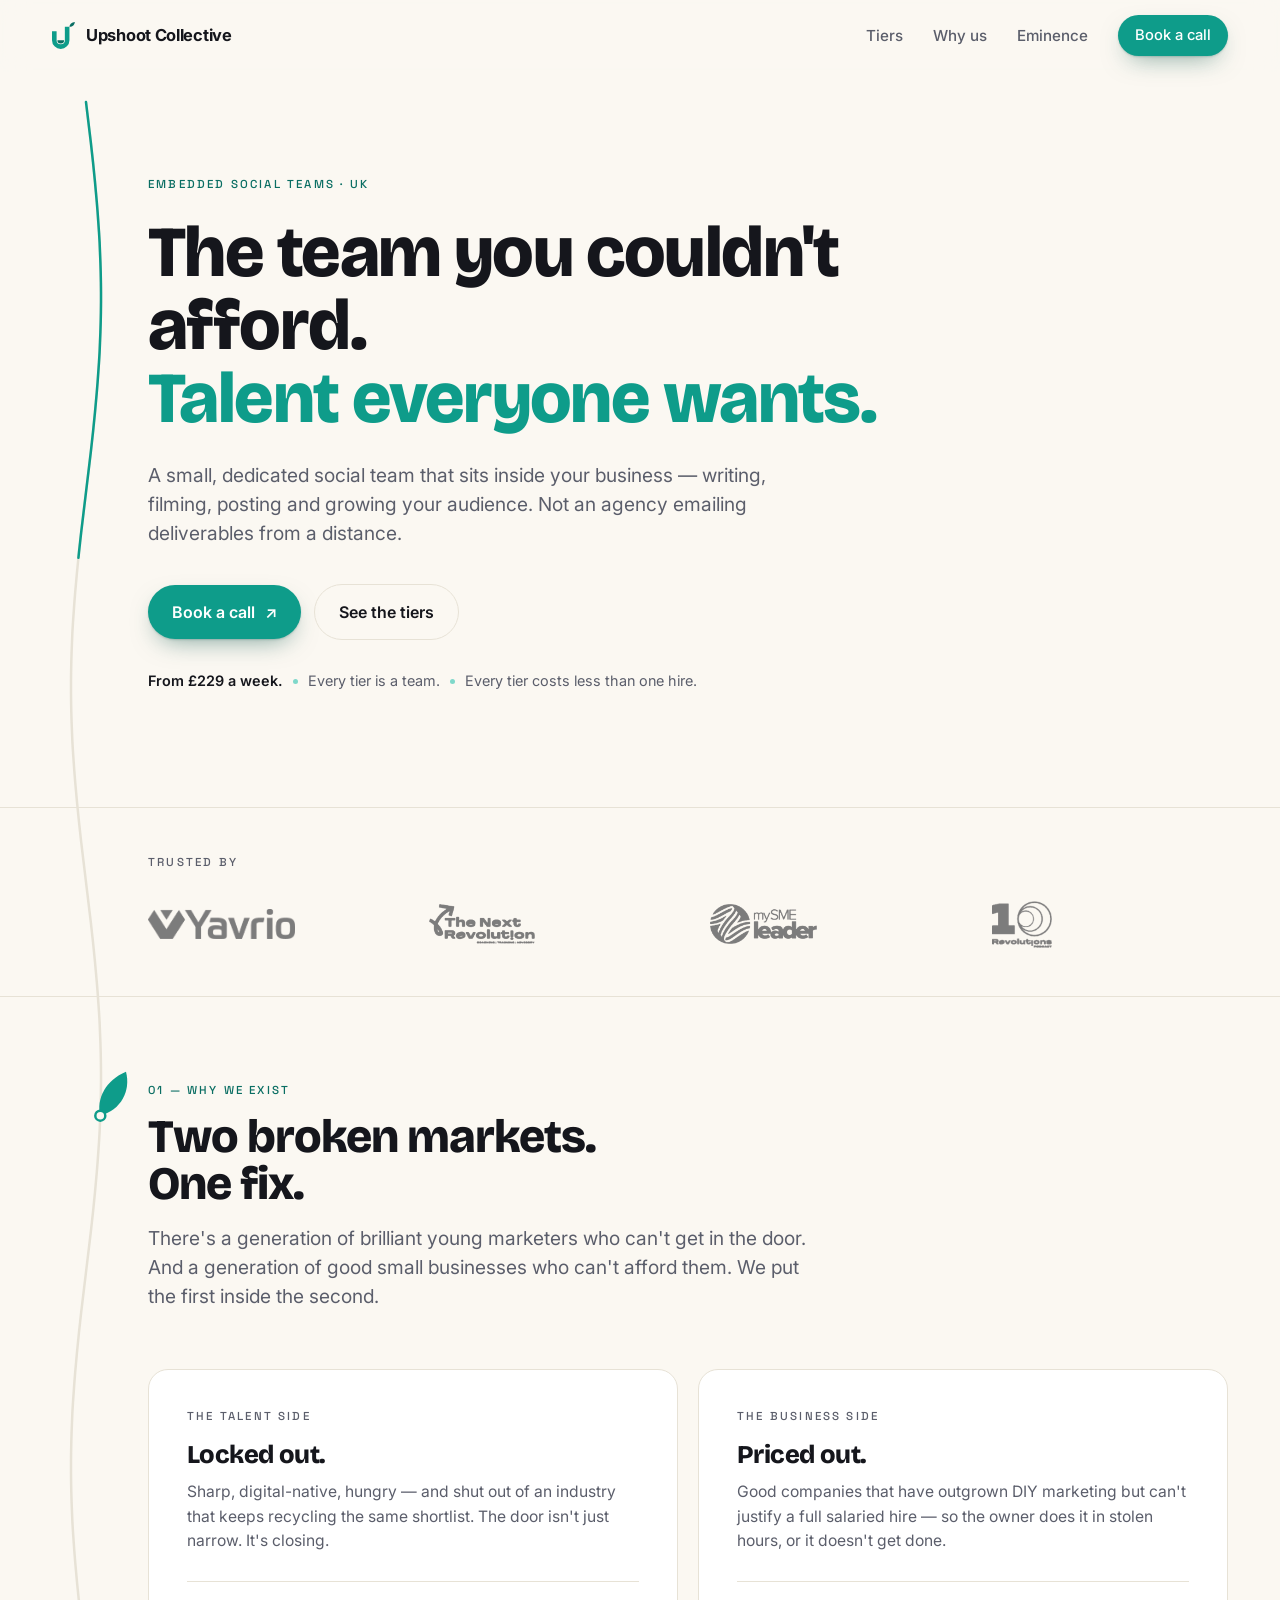
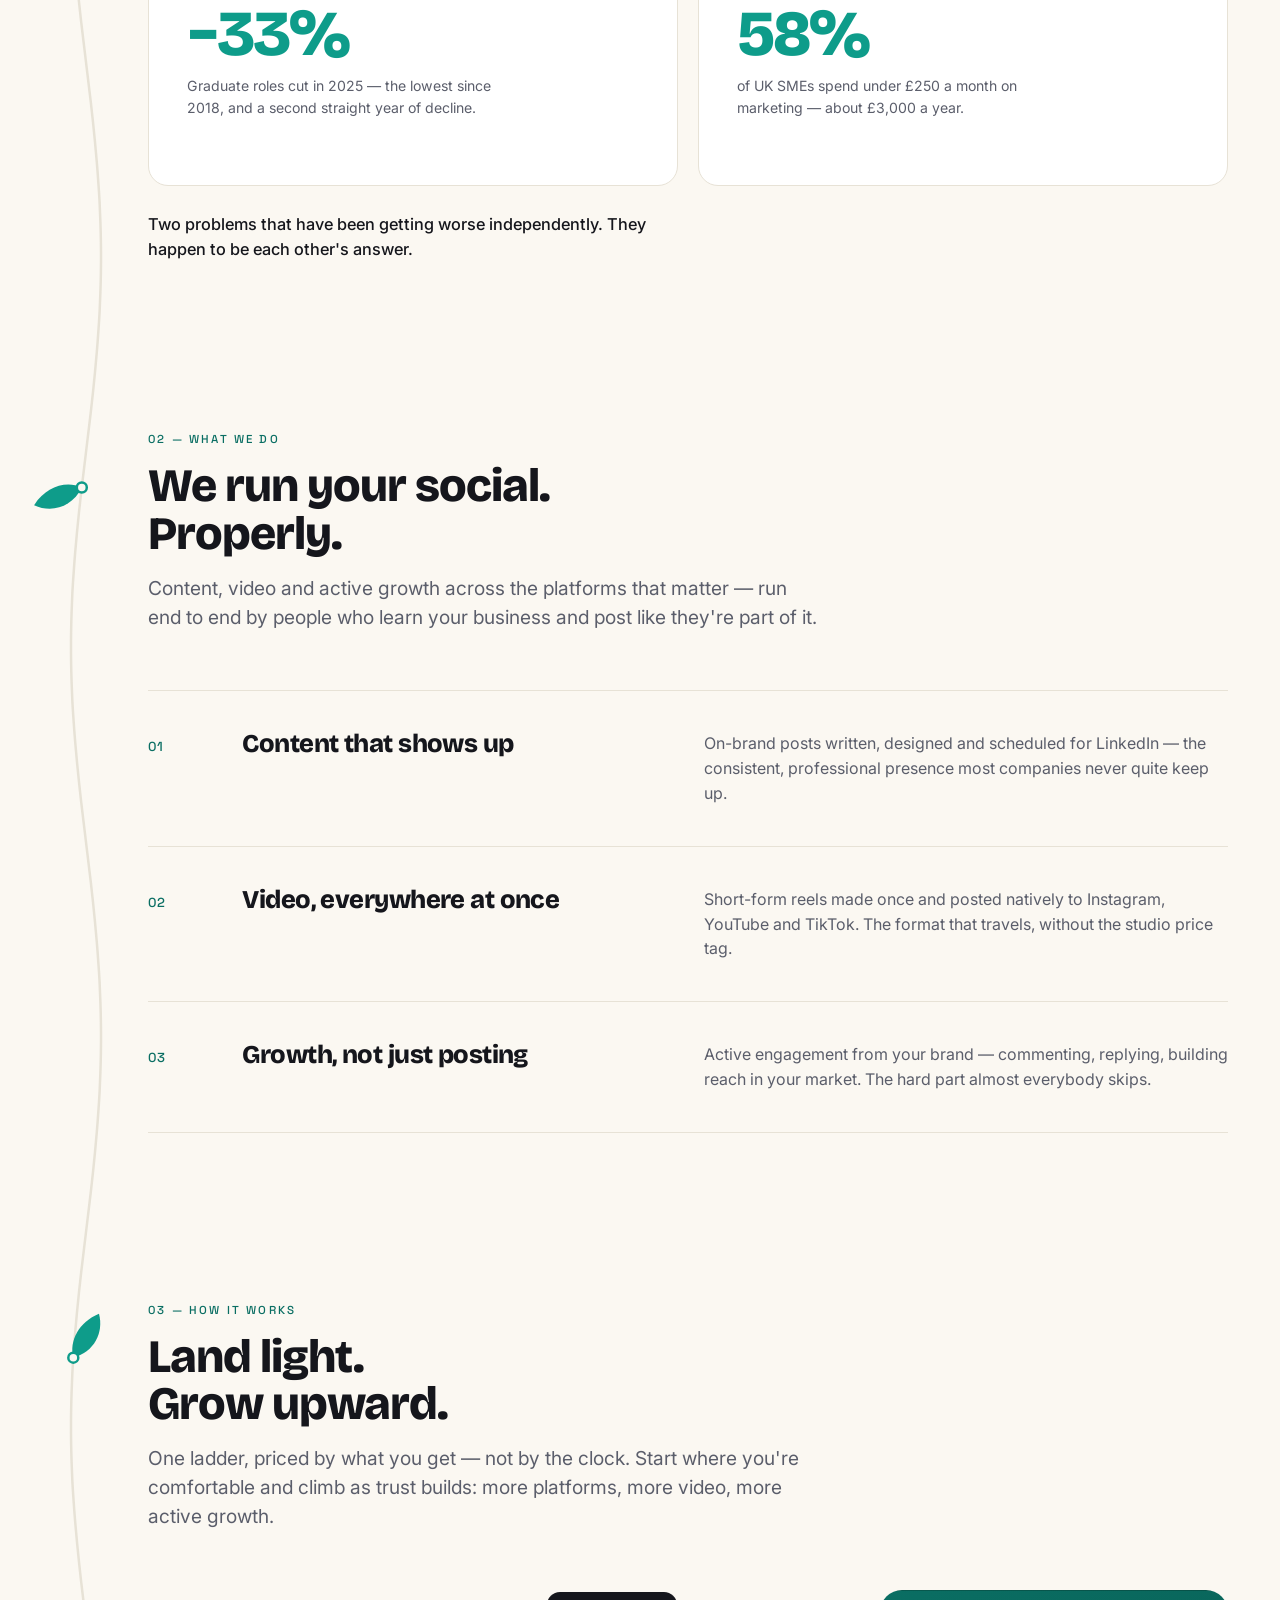
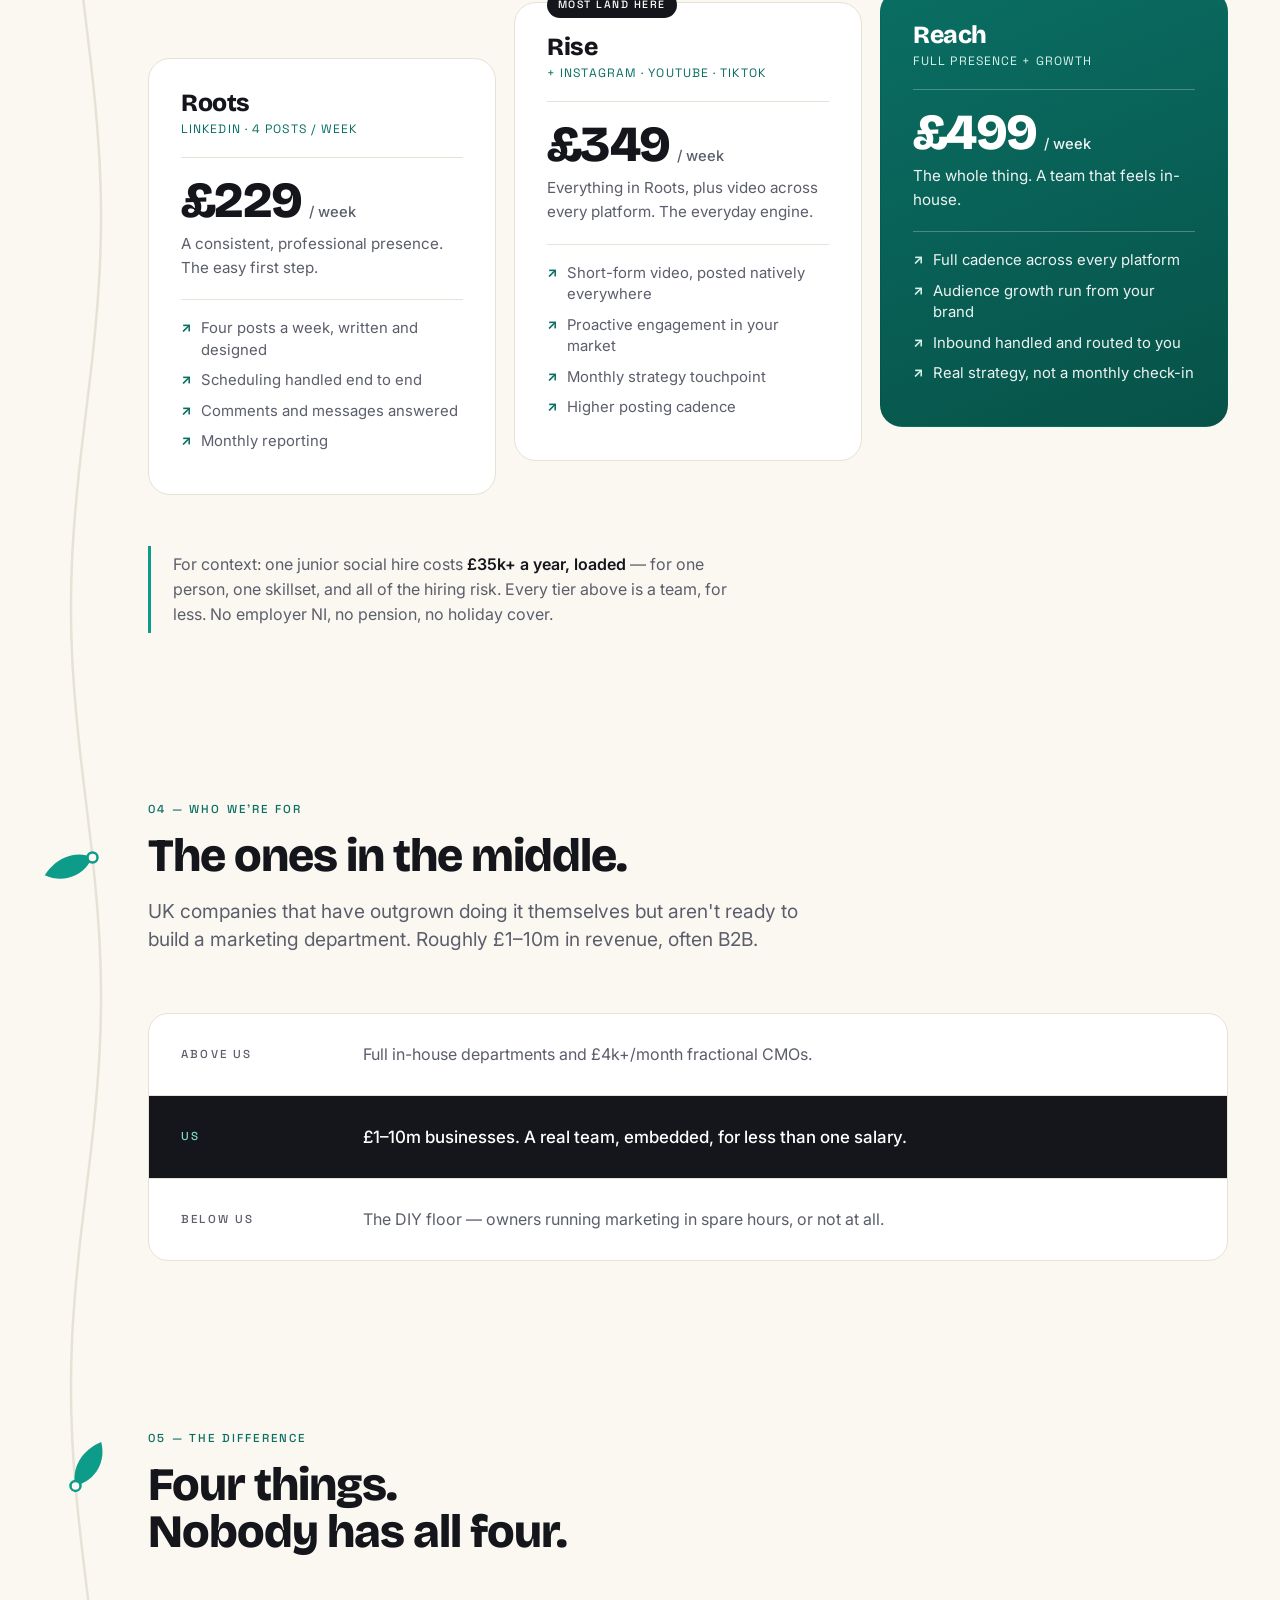
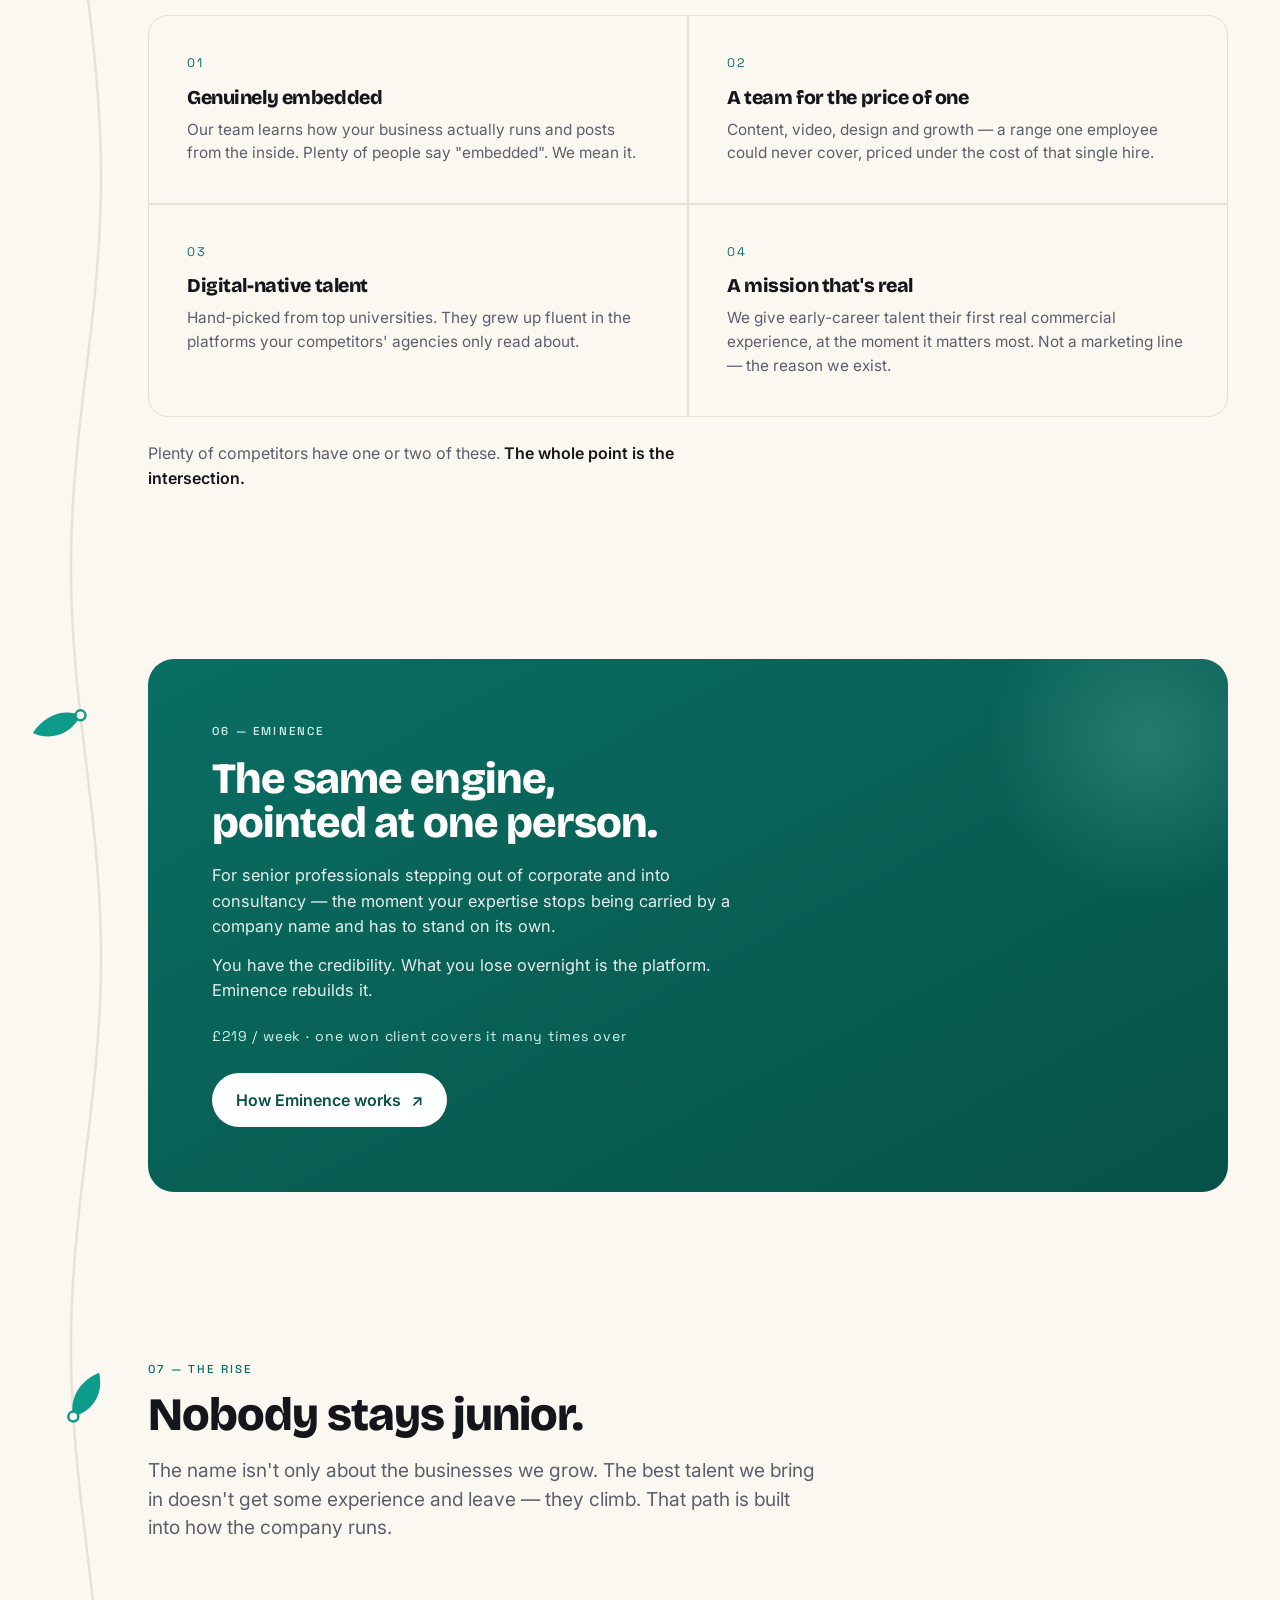
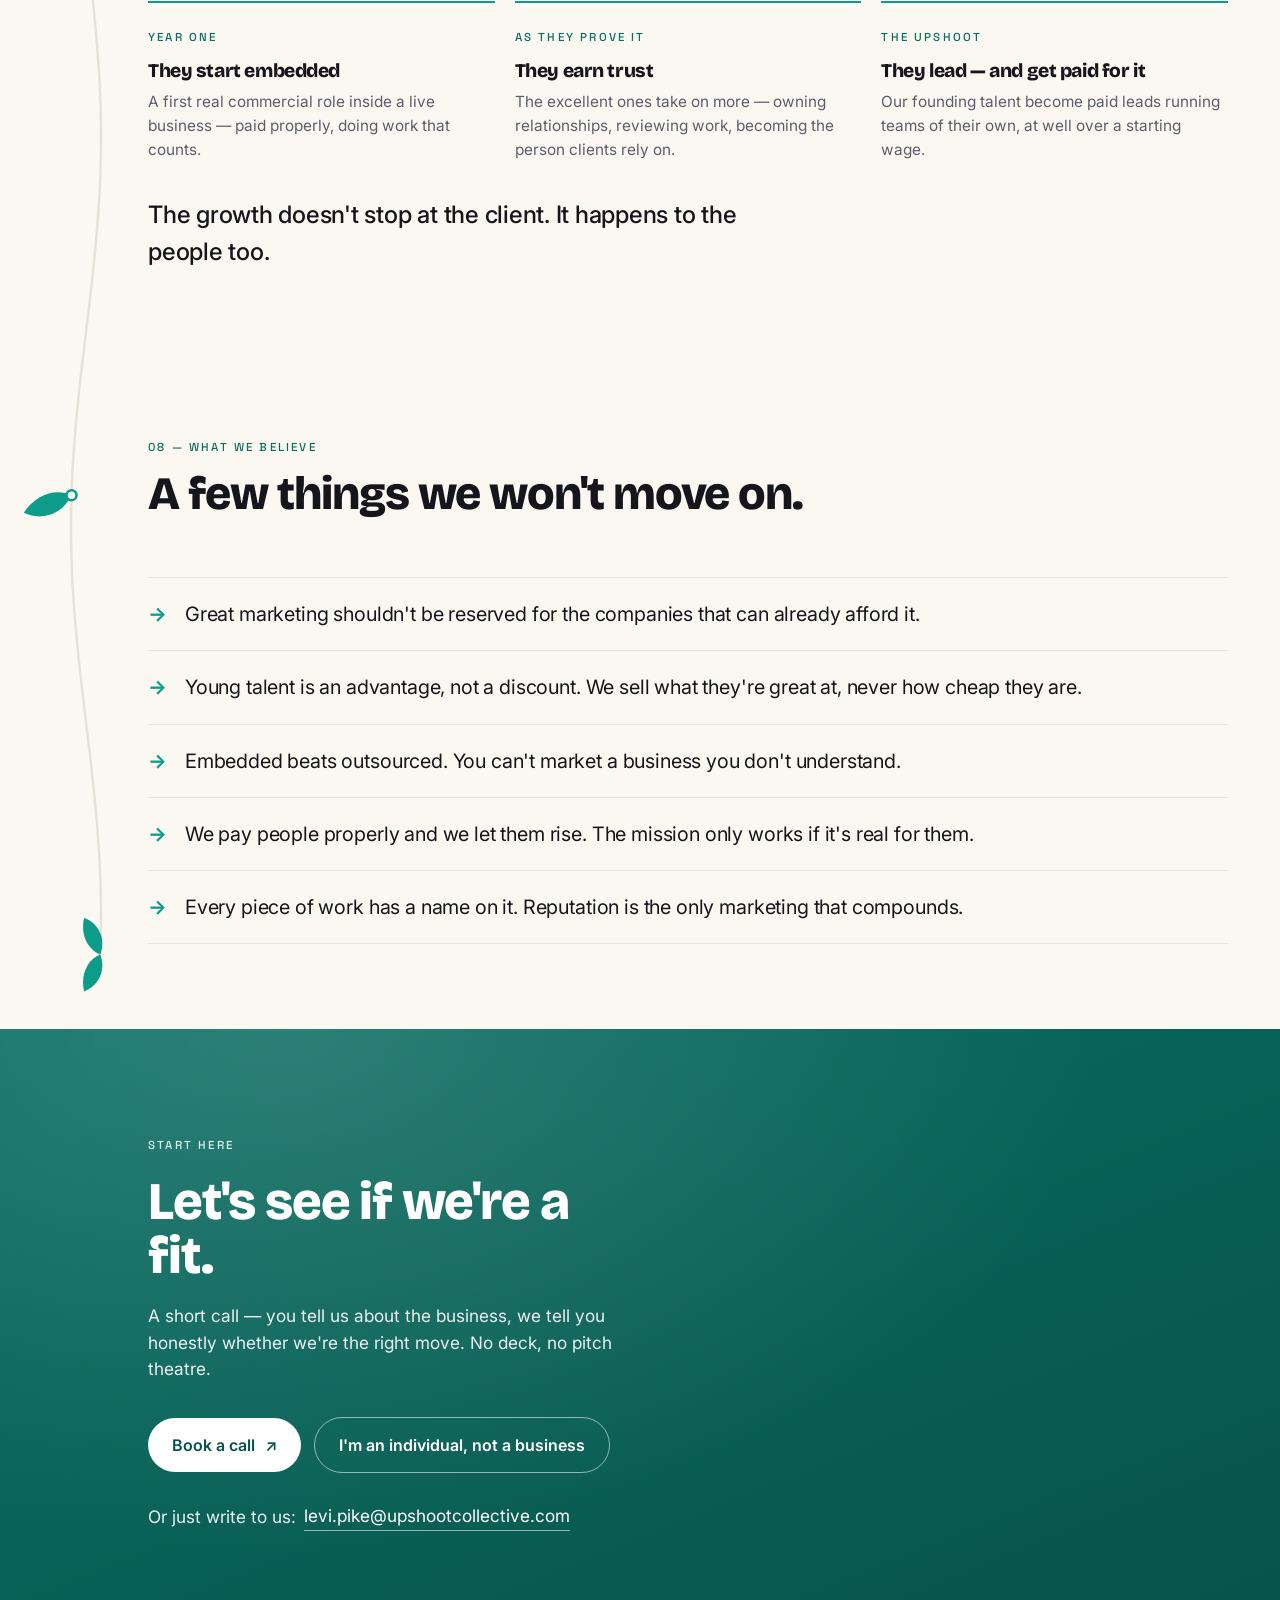
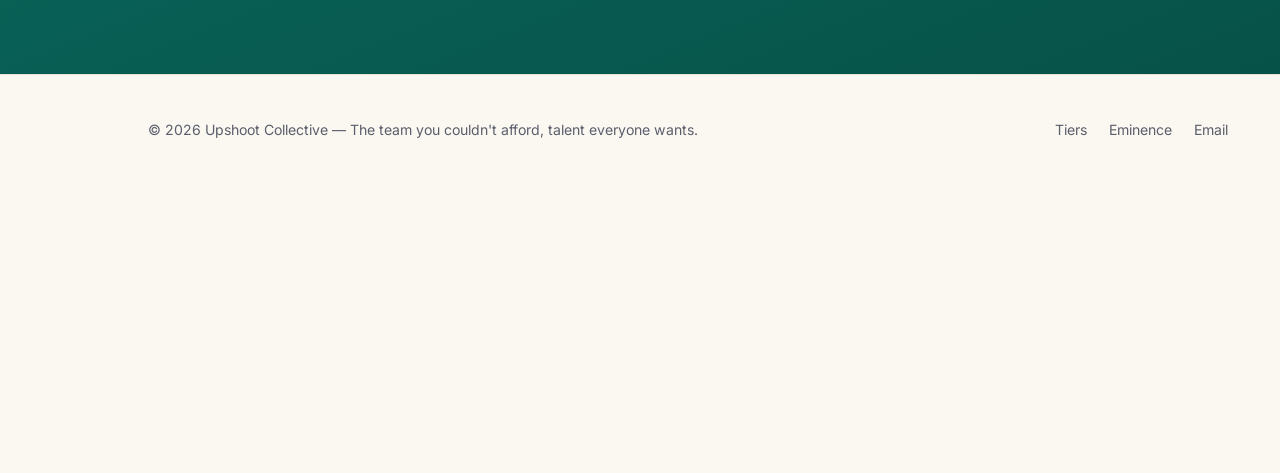
==== index.html @ 31a9d837 "Add files via upload" ====
<!DOCTYPE html>
<html lang="en-GB">
<head>
<meta charset="UTF-8">
<meta name="viewport" content="width=device-width, initial-scale=1">
<title>Upshoot Collective — The team you couldn't afford</title>
<meta name="description" content="We embed a small, dedicated social team inside growing UK businesses — content, video and real growth. From £229 a week. Less than the cost of one hire.">
<link rel="canonical" href="https://upshootcollective.com/">

<!-- Open Graph / social -->
<meta property="og:type" content="website">
<meta property="og:url" content="https://upshootcollective.com/">
<meta property="og:title" content="Upshoot Collective — The team you couldn't afford">
<meta property="og:description" content="A whole social team, embedded in your business, for less than the cost of one hire. From £229 a week.">
<meta property="og:image" content="https://upshootcollective.com/assets/img/og.png">
<meta property="og:site_name" content="Upshoot Collective">
<meta name="twitter:card" content="summary_large_image">
<meta name="theme-color" content="#0E9C8A">

<link rel="icon" href="assets/img/favicon.svg" type="image/svg+xml">
<link rel="apple-touch-icon" href="assets/img/apple-touch-icon.png">

<link rel="preconnect" href="https://fonts.googleapis.com">
<link rel="preconnect" href="https://fonts.gstatic.com" crossorigin>
<link href="https://fonts.googleapis.com/css2?family=Bricolage+Grotesque:opsz,wght@12..96,400;12..96,700;12..96,800&family=Inter:wght@400;500;600&family=Space+Grotesk:wght@500&display=swap" rel="stylesheet">
<link rel="stylesheet" href="assets/css/style.css">

<script type="application/ld+json">
{
  "@context":"https://schema.org",
  "@type":"Organization",
  "name":"Upshoot Collective",
  "url":"https://upshootcollective.com",
  "logo":"https://upshootcollective.com/assets/img/mark.svg",
  "email":"levi.pike@upshootcollective.com",
  "slogan":"The team you couldn't afford, talent everyone wants.",
  "areaServed":"GB",
  "description":"Upshoot Collective embeds small, dedicated social teams inside growing UK businesses — content, video and audience growth — for less than the cost of one hire."
}
</script>
</head>

<!--
  ┌──────────────────────────────────────────────────────────────────┐
  │  BOOKING LINK                                                    │
  │  Every "Book a call" button currently opens an email with the    │
  │  questions pre-filled. When you have a Cal.com / Calendly link,  │
  │  find & replace  BOOK_LINK_START  →  the whole href value.       │
  │  Search this file for: data-book                                 │
  └──────────────────────────────────────────────────────────────────┘
-->

<body>

<!-- The stem: drawn by assets/js/main.js -->
<svg class="stem" aria-hidden="true" focusable="false" xmlns="http://www.w3.org/2000/svg"></svg>

<header class="site-nav">
  <div class="nav-inner">
    <a class="brand" href="/">
      <img src="assets/img/mark.svg" alt="" width="23" height="27">
      <span>Upshoot Collective</span>
    </a>
    <nav class="nav-links">
      <a href="#tiers" class="hide-sm">Tiers</a>
      <a href="#difference" class="hide-sm">Why us</a>
      <a href="eminence.html">Eminence</a>
      <a class="btn btn-primary" data-book
         href="mailto:levi.pike@upshootcollective.com?subject=Upshoot%20—%20I'd%20like%20to%20book%20a%20call&amp;body=Business%3A%0D%0AWhat%20you%20do%3A%0D%0AWhere%20you're%20at%20with%20social%3A%0D%0ABest%20time%20to%20call%3A%0D%0A">Book a call</a>
    </nav>
  </div>
</header>

<main>

  <!-- ══════════════════════════════════════ HERO ═══════════════════════ -->
  <section class="band hero" data-stem-start>
    <div class="shell">
      <div data-stem-probe>
        <span class="label reveal">Embedded social teams · UK</span>
        <h1 class="reveal d1">The team you couldn't afford.<span class="rise">Talent everyone wants.</span></h1>
        <p class="lede reveal d2">A small, dedicated social team that sits inside your business — writing, filming, posting and growing your audience. Not an agency emailing deliverables from a distance.</p>
        <div class="hero-cta reveal d3">
          <a class="btn btn-primary" data-book
             href="mailto:levi.pike@upshootcollective.com?subject=Upshoot%20—%20I'd%20like%20to%20book%20a%20call&amp;body=Business%3A%0D%0AWhat%20you%20do%3A%0D%0AWhere%20you're%20at%20with%20social%3A%0D%0ABest%20time%20to%20call%3A%0D%0A">Book a call <span class="arr">↗</span></a>
          <a class="btn btn-ghost" href="#tiers">See the tiers</a>
        </div>
        <p class="hero-note reveal d3">
          <b>From £229 a week.</b> <span class="dot"></span> Every tier is a team.
          <span class="dot"></span> Every tier costs less than one hire.
        </p>
      </div>
    </div>
  </section>

  <!-- ══════════════════════════════════════ TRUSTED BY ═════════════════ -->
  <!--
    Client logos have been redrawn as single-colour Upshoot ink silhouettes so
    the row reads as one system instead of four clashing brand palettes.
    Sources live in assets/img/clients/. To add or swap one:
      1. Drop the file in assets/img/clients/
      2. Copy an <li> below, point the src at it, set alt + fallback name
      3. Set --h to optically balance it against the others (see the CSS note)
    If an image ever fails to load, the company name shows in type instead.
  -->
  <section class="clients">
    <div class="shell">
      <div class="reveal">
        <span class="label">Trusted by</span>
        <ul class="client-row">
          <li class="client" style="--h:30px">
            <img src="assets/img/clients/yavrio.png" alt="Yavrio" width="685" height="140" loading="lazy">
            <span class="name">Yavrio</span>
          </li>
          <li class="client" style="--h:40px">
            <img src="assets/img/clients/the-next-revolution.png" alt="The Next Revolution" width="370" height="140" loading="lazy">
            <span class="name">The Next Revolution</span>
          </li>
          <li class="client" style="--h:40px">
            <img src="assets/img/clients/mysme-leader.png" alt="mySME Leader" width="372" height="140" loading="lazy">
            <span class="name">mySME Leader</span>
          </li>
          <li class="client" style="--h:47px">
            <img src="assets/img/clients/10-revolutions.png" alt="10 Revolutions Podcast" width="180" height="140" loading="lazy">
            <span class="name">10 Revolutions</span>
          </li>
        </ul>
      </div>
    </div>
  </section>

  <!-- ══════════════════════════════════════ 01 THE GAP ═════════════════ -->
  <section class="band" id="gap">
    <div class="shell">
      <div class="sec-head reveal" data-stem>
        <span class="label">01 — Why we exist</span>
        <h2>Two broken markets.<br>One fix.</h2>
        <p class="lede">There's a generation of brilliant young marketers who can't get in the door. And a generation of good small businesses who can't afford them. We put the first inside the second.</p>
      </div>

      <div class="gap-grid">
        <article class="gapcard reveal">
          <span class="label">The talent side</span>
          <h3>Locked out.</h3>
          <p>Sharp, digital-native, hungry — and shut out of an industry that keeps recycling the same shortlist. The door isn't just narrow. It's closing.</p>
          <div class="stat">
            <div class="num" data-count="33" data-pre="−" data-post="%">−0%</div>
            <p class="cap">Graduate roles cut in 2025 — the lowest since 2018, and a second straight year of decline.</p>
          </div>
        </article>

        <article class="gapcard reveal d1">
          <span class="label">The business side</span>
          <h3>Priced out.</h3>
          <p>Good companies that have outgrown DIY marketing but can't justify a full salaried hire — so the owner does it in stolen hours, or it doesn't get done.</p>
          <div class="stat">
            <div class="num" data-count="58" data-post="%">0%</div>
            <p class="cap">of UK SMEs spend under £250 a month on marketing — about £3,000 a year.</p>
          </div>
        </article>
      </div>

      <p class="gap-close reveal">Two problems that have been getting worse independently. They happen to be each other's answer.</p>
    </div>
  </section>

  <!-- ══════════════════════════════════════ 02 WHAT WE DO ══════════════ -->
  <section class="band" id="what">
    <div class="shell">
      <div class="sec-head reveal" data-stem>
        <span class="label">02 — What we do</span>
        <h2>We run your social.<br>Properly.</h2>
        <p class="lede">Content, video and active growth across the platforms that matter — run end to end by people who learn your business and post like they're part of it.</p>
      </div>

      <div class="do-list">
        <div class="do-row reveal">
          <span class="n">01</span>
          <h3>Content that shows up</h3>
          <p>On-brand posts written, designed and scheduled for LinkedIn — the consistent, professional presence most companies never quite keep up.</p>
        </div>
        <div class="do-row reveal">
          <span class="n">02</span>
          <h3>Video, everywhere at once</h3>
          <p>Short-form reels made once and posted natively to Instagram, YouTube and TikTok. The format that travels, without the studio price tag.</p>
        </div>
        <div class="do-row reveal">
          <span class="n">03</span>
          <h3>Growth, not just posting</h3>
          <p>Active engagement from your brand — commenting, replying, building reach in your market. The hard part almost everybody skips.</p>
        </div>
      </div>
    </div>
  </section>

  <!-- ══════════════════════════════════════ 03 TIERS ═══════════════════ -->
  <section class="band" id="tiers">
    <div class="shell">
      <div class="sec-head reveal" data-stem>
        <span class="label">03 — How it works</span>
        <h2>Land light.<br>Grow upward.</h2>
        <p class="lede">One ladder, priced by what you get — not by the clock. Start where you're comfortable and climb as trust builds: more platforms, more video, more active growth.</p>
      </div>

      <div class="ladder">
        <article class="tier tier--1 reveal">
          <h3 class="tier-name">Roots</h3>
          <p class="tier-plats">LinkedIn · 4 posts / week</p>
          <p class="price"><span class="amt">£229</span><span class="per">/ week</span></p>
          <p class="tier-what">A consistent, professional presence. The easy first step.</p>
          <ul>
            <li>Four posts a week, written and designed</li>
            <li>Scheduling handled end to end</li>
            <li>Comments and messages answered</li>
            <li>Monthly reporting</li>
          </ul>
        </article>

        <article class="tier tier--2 reveal d1">
          <span class="tier-flag">Most land here</span>
          <h3 class="tier-name">Rise</h3>
          <p class="tier-plats">+ Instagram · YouTube · TikTok</p>
          <p class="price"><span class="amt">£349</span><span class="per">/ week</span></p>
          <p class="tier-what">Everything in Roots, plus video across every platform. The everyday engine.</p>
          <ul>
            <li>Short-form video, posted natively everywhere</li>
            <li>Proactive engagement in your market</li>
            <li>Monthly strategy touchpoint</li>
            <li>Higher posting cadence</li>
          </ul>
        </article>

        <article class="tier tier--3 reveal d2">
          <h3 class="tier-name">Reach</h3>
          <p class="tier-plats">Full presence + growth</p>
          <p class="price"><span class="amt">£499</span><span class="per">/ week</span></p>
          <p class="tier-what">The whole thing. A team that feels in-house.</p>
          <ul>
            <li>Full cadence across every platform</li>
            <li>Audience growth run from your brand</li>
            <li>Inbound handled and routed to you</li>
            <li>Real strategy, not a monthly check-in</li>
          </ul>
        </article>
      </div>

      <p class="price-note reveal">
        For context: one junior social hire costs <b>£35k+ a year, loaded</b> — for one person,
        one skillset, and all of the hiring risk. Every tier above is a team, for less.
        No employer NI, no pension, no holiday cover.
      </p>
    </div>
  </section>

  <!-- ══════════════════════════════════════ 04 WHERE WE SIT ════════════ -->
  <section class="band" id="fit">
    <div class="shell">
      <div class="sec-head reveal" data-stem>
        <span class="label">04 — Who we're for</span>
        <h2>The ones in the middle.</h2>
        <p class="lede">UK companies that have outgrown doing it themselves but aren't ready to build a marketing department. Roughly £1–10m in revenue, often B2B.</p>
      </div>

      <div class="sit reveal">
        <div class="sit-row">
          <span class="label">Above us</span>
          <p>Full in-house departments and £4k+/month fractional CMOs.</p>
        </div>
        <div class="sit-row is-us">
          <span class="label">Us</span>
          <p>£1–10m businesses. A real team, embedded, for less than one salary.</p>
        </div>
        <div class="sit-row">
          <span class="label">Below us</span>
          <p>The DIY floor — owners running marketing in spare hours, or not at all.</p>
        </div>
      </div>
    </div>
  </section>

  <!-- ══════════════════════════════════════ 05 THE DIFFERENCE ══════════ -->
  <section class="band" id="difference">
    <div class="shell">
      <div class="sec-head reveal" data-stem>
        <span class="label">05 — The difference</span>
        <h2>Four things.<br>Nobody has all four.</h2>
      </div>

      <div class="diff-grid reveal">
        <article class="diff">
          <span class="n">01</span>
          <h3>Genuinely embedded</h3>
          <p>Our team learns how your business actually runs and posts from the inside. Plenty of people say "embedded". We mean it.</p>
        </article>
        <article class="diff">
          <span class="n">02</span>
          <h3>A team for the price of one</h3>
          <p>Content, video, design and growth — a range one employee could never cover, priced under the cost of that single hire.</p>
        </article>
        <article class="diff">
          <span class="n">03</span>
          <h3>Digital-native talent</h3>
          <p>Hand-picked from top universities. They grew up fluent in the platforms your competitors' agencies only read about.</p>
        </article>
        <article class="diff">
          <span class="n">04</span>
          <h3>A mission that's real</h3>
          <p>We give early-career talent their first real commercial experience, at the moment it matters most. Not a marketing line — the reason we exist.</p>
        </article>
      </div>

      <p class="diff-close reveal">Plenty of competitors have one or two of these. <b>The whole point is the intersection.</b></p>
    </div>
  </section>

  <!-- ══════════════════════════════════════ 06 EMINENCE ════════════════ -->
  <section class="band" id="eminence">
    <div class="shell">
      <div class="emin reveal" data-stem>
        <span class="label">06 — Eminence</span>
        <h2>The same engine, pointed at one person.</h2>
        <p>For senior professionals stepping out of corporate and into consultancy — the moment your expertise stops being carried by a company name and has to stand on its own.</p>
        <p>You have the credibility. What you lose overnight is the platform. Eminence rebuilds it.</p>
        <p class="emin-price">£219 / week · one won client covers it many times over</p>
        <a class="btn btn-light" href="eminence.html">How Eminence works <span class="arr">↗</span></a>
      </div>
    </div>
  </section>

  <!-- ══════════════════════════════════════ 07 THE RISE ════════════════ -->
  <section class="band" id="rise">
    <div class="shell">
      <div class="sec-head reveal" data-stem>
        <span class="label">07 — The rise</span>
        <h2>Nobody stays junior.</h2>
        <p class="lede">The name isn't only about the businesses we grow. The best talent we bring in doesn't get some experience and leave — they climb. That path is built into how the company runs.</p>
      </div>

      <div class="rise-grid">
        <div class="rise-step reveal">
          <span class="label">Year one</span>
          <h3>They start embedded</h3>
          <p>A first real commercial role inside a live business — paid properly, doing work that counts.</p>
        </div>
        <div class="rise-step reveal d1">
          <span class="label">As they prove it</span>
          <h3>They earn trust</h3>
          <p>The excellent ones take on more — owning relationships, reviewing work, becoming the person clients rely on.</p>
        </div>
        <div class="rise-step reveal d2">
          <span class="label">The upshoot</span>
          <h3>They lead — and get paid for it</h3>
          <p>Our founding talent become paid leads running teams of their own, at well over a starting wage.</p>
        </div>
      </div>

      <p class="rise-close reveal">The growth doesn't stop at the client. It happens to the people too.</p>
    </div>
  </section>

  <!-- ══════════════════════════════════════ 08 BELIEFS ═════════════════ -->
  <section class="band" id="beliefs">
    <div class="shell">
      <div class="sec-head reveal" data-stem>
        <span class="label">08 — What we believe</span>
        <h2>A few things we won't move on.</h2>
      </div>

      <ul class="beliefs">
        <li class="reveal"><span class="mk">→</span><span>Great marketing shouldn't be reserved for the companies that can already afford it.</span></li>
        <li class="reveal"><span class="mk">→</span><span>Young talent is an advantage, not a discount. We sell what they're great at, never how cheap they are.</span></li>
        <li class="reveal"><span class="mk">→</span><span>Embedded beats outsourced. You can't market a business you don't understand.</span></li>
        <li class="reveal"><span class="mk">→</span><span>We pay people properly and we let them rise. The mission only works if it's real for them.</span></li>
        <li class="reveal"><span class="mk">→</span><span>Every piece of work has a name on it. Reputation is the only marketing that compounds.</span></li>
      </ul>
    </div>
  </section>

  <!-- ══════════════════════════════════════ CTA ════════════════════════ -->
  <section class="cta" id="contact" data-stem-end>
    <div class="shell">
      <div>
        <span class="label">Start here</span>
        <h2>Let's see if we're a fit.</h2>
        <p>A short call — you tell us about the business, we tell you honestly whether we're the right move. No deck, no pitch theatre.</p>
        <div class="cta-actions">
          <a class="btn btn-light" data-book
             href="mailto:levi.pike@upshootcollective.com?subject=Upshoot%20—%20I'd%20like%20to%20book%20a%20call&amp;body=Business%3A%0D%0AWhat%20you%20do%3A%0D%0AWhere%20you're%20at%20with%20social%3A%0D%0ABest%20time%20to%20call%3A%0D%0A">Book a call <span class="arr">↗</span></a>
          <a class="btn btn-outline-light" href="eminence.html">I'm an individual, not a business</a>
        </div>
        <p class="cta-mail">
          Or just write to us:
          <a href="mailto:levi.pike@upshootcollective.com">levi.pike@upshootcollective.com</a>
        </p>
      </div>
    </div>
  </section>

</main>

<footer class="site-footer">
  <div class="shell">
    <div class="foot-inner">
      <span>© <span id="yr">2026</span> Upshoot Collective — The team you couldn't afford, talent everyone wants.</span>
      <span class="foot-links">
        <a href="#tiers">Tiers</a>
        <a href="eminence.html">Eminence</a>
        <a href="mailto:levi.pike@upshootcollective.com">Email</a>
      </span>
    </div>
  </div>
</footer>

<script>document.getElementById('yr').textContent = new Date().getFullYear();</script>
<script src="assets/js/main.js" defer></script>
</body>
</html>
---- assets/css/style.css ----
/* ==========================================================================
   Upshoot Collective
   Concept: "The Stem" — a single line of growth runs the length of the page,
   sprouting a leaf at every section. Content climbs as you scroll.
   ========================================================================== */

:root{
  /* Brand palette — from the brand pack. Change here, changes everywhere. */
  --mint:        #0E9C8A;
  --shadow:      #0A6E63;
  --deepshadow:  #075248;
  --lightmint:   #7FD8CA;
  --tint:        #D5F2EC;
  --tintbg:      #EAF7F4;
  --ink:         #15161C;
  --slate:       #5B5E6B;
  --paper:       #FBF8F2;
  --line:        #E7E2D6;

  /* Layout */
  --col:      1080px;   /* content column */
  --gutter:   28px;
  --rail:     96px;     /* space reserved for the stem on desktop */

  /* Type scale */
  --display:  clamp(2.6rem, 5.6vw, 4.5rem);
  --h2:       clamp(1.85rem, 3.7vw, 2.9rem);
  --h3:       clamp(1.28rem, 2vw, 1.6rem);
  --body:     clamp(1.02rem, 1.15vw, 1.14rem);

  --ease:     cubic-bezier(.22,.68,.2,1);
}

/* ---------- Reset ---------- */
*,*::before,*::after{ margin:0; padding:0; box-sizing:border-box; }
html{ -webkit-text-size-adjust:100%; scroll-behavior:smooth; }
body{
  font-family:'Inter',system-ui,-apple-system,sans-serif;
  font-size:var(--body);
  line-height:1.55;
  color:var(--ink);
  background:var(--paper);
  -webkit-font-smoothing:antialiased;
  overflow-x:hidden;
}
img,svg{ display:block; max-width:100%; }
a{ color:inherit; }
button{ font:inherit; cursor:pointer; border:0; background:none; color:inherit; }

h1,h2,h3,.display{
  font-family:'Bricolage Grotesque','Archivo','Helvetica Neue',Arial,sans-serif;
  font-weight:800;
  line-height:1.02;
  letter-spacing:-0.022em;
}

::selection{ background:var(--mint); color:#fff; }

/* Focus — visible, on brand, never removed */
:focus-visible{ outline:2.5px solid var(--mint); outline-offset:3px; border-radius:3px; }

/* ---------- Shared bits ---------- */
.label{
  font-family:'Space Grotesk','Inter',sans-serif;
  font-weight:500;
  text-transform:uppercase;
  letter-spacing:.19em;
  font-size:.72rem;
  color:var(--shadow);
}
.lede{
  font-size:clamp(1.06rem,1.5vw,1.28rem);
  color:var(--slate);
  max-width:56ch;
  line-height:1.5;
}
.mono{ font-family:'Space Grotesk','Inter',sans-serif; }

.shell{
  max-width:calc(var(--col) + var(--rail) + var(--gutter) * 2);
  margin-inline:auto;
  padding-inline:var(--gutter);
}
.shell > *{ max-width:var(--col); margin-left:var(--rail); }
@media (max-width:900px){
  :root{ --rail:34px; --gutter:20px; }
}
@media (max-width:560px){
  :root{ --rail:26px; --gutter:16px; }
}

section{ position:relative; }
section[id]{ scroll-margin-top:86px; }
.band{ padding-block:clamp(58px,6.6vw,94px); }

/* ==========================================================================
   TRUSTED BY — client logo row
   ==========================================================================
   Logos are pre-rendered as single-colour Upshoot-ink silhouettes on
   transparency, so the row reads as one system rather than four brand
   palettes fighting each other.

   Each <li> carries an inline --h (its display height). Logos are NOT all
   the same height on purpose: a wide wordmark set to the same height as a
   square mark looks twice as heavy. --h optically balances them. Wide
   wordmark ≈ 30px, standard lockup ≈ 40px, near-square mark ≈ 47px.
   ========================================================================== */
.clients{
  padding-block:clamp(30px,4vw,46px);
  border-top:1px solid var(--line);
  border-bottom:1px solid var(--line);
}
.clients .label{ display:block; margin-bottom:26px; color:var(--slate); }
.client-row{
  list-style:none;
  display:grid;
  grid-template-columns:repeat(4,1fr);
  gap:clamp(18px,3.5vw,52px);
  align-items:center;
}
.client{
  --h:38px;
  display:flex; align-items:center; justify-content:flex-start;
  min-height:52px;
  opacity:.55;
  transition:opacity .3s var(--ease);
}
.client:hover{ opacity:.9; }
.client img{
  height:var(--h); width:auto; max-width:100%;
  object-fit:contain; object-position:left center;
}
.client .name{
  font-family:'Bricolage Grotesque','Archivo',sans-serif;
  font-weight:700; font-size:clamp(1rem,1.6vw,1.2rem);
  letter-spacing:-.018em; color:var(--ink);
  line-height:1.15;
}
.client .what{
  display:block;
  font-family:'Space Grotesk',sans-serif; font-weight:500;
  font-size:.68rem; letter-spacing:.12em; text-transform:uppercase;
  color:var(--slate); margin-top:5px;
}
@media (max-width:720px){
  .client-row{ grid-template-columns:1fr 1fr; gap:26px 20px; }
}

.sec-head{ margin-bottom:clamp(34px,4.6vw,60px); }
.sec-head .label{ display:block; margin-bottom:14px; }
.sec-head h2{ font-size:var(--h2); margin-bottom:16px; }

/* ---------- Buttons ---------- */
.btn{
  display:inline-flex; align-items:center; gap:.6em;
  font-weight:600; font-size:1rem;
  padding:.92em 1.5em;
  border-radius:100px;
  text-decoration:none;
  transition:transform .25s var(--ease), background .25s var(--ease),
             box-shadow .25s var(--ease), color .25s var(--ease);
  will-change:transform;
}
.btn .arr{ transition:transform .3s var(--ease); }
.btn:hover .arr{ transform:translate(2px,-3px); }

.btn-primary{
  background:var(--mint); color:#fff;
  box-shadow:0 1px 2px rgba(7,82,72,.2), 0 10px 26px -10px rgba(7,82,72,.55);
}
.btn-primary:hover{ background:var(--shadow); transform:translateY(-2px);
  box-shadow:0 2px 4px rgba(7,82,72,.22), 0 18px 34px -12px rgba(7,82,72,.6); }

.btn-ghost{ border:1.5px solid var(--line); color:var(--ink); background:transparent; }
.btn-ghost:hover{ border-color:var(--mint); color:var(--shadow); transform:translateY(-2px); }

.btn-light{ background:#fff; color:var(--deepshadow); }
.btn-light:hover{ transform:translateY(-2px); box-shadow:0 16px 30px -14px rgba(0,0,0,.5); }

.btn-outline-light{ border:1.5px solid rgba(255,255,255,.55); color:#fff; }
.btn-outline-light:hover{ border-color:#fff; background:rgba(255,255,255,.09); transform:translateY(-2px); }

.textlink{
  display:inline-flex; align-items:center; gap:.45em;
  font-weight:600; text-decoration:none; color:var(--shadow);
  border-bottom:1.5px solid var(--tint);
  padding-bottom:2px;
  transition:border-color .25s var(--ease), color .25s var(--ease);
}
.textlink:hover{ border-color:var(--mint); color:var(--mint); }
.textlink .arr{ transition:transform .3s var(--ease); }
.textlink:hover .arr{ transform:translate(2px,-3px); }

/* ==========================================================================
   THE STEM
   ========================================================================== */
.stem{
  position:absolute;
  top:0; left:0;
  width:100%; height:100%;
  pointer-events:none;
  z-index:0;
  overflow:visible;
}
.stem-line{
  fill:none;
  stroke:var(--mint);
  stroke-width:2.5;
  stroke-linecap:round;
}
.stem-ghost{
  fill:none;
  stroke:var(--line);
  stroke-width:2.5;
  stroke-linecap:round;
}
.stem-node{
  fill:var(--paper);
  stroke:var(--mint);
  stroke-width:2.5;
  opacity:0;
  transform-box:fill-box;
  transform-origin:center;
  transform:scale(0);
  transition:opacity .45s var(--ease), transform .55s var(--ease);
}
.stem-node.sprouted{ opacity:1; transform:scale(1); }

.stem-leaf{
  fill:var(--mint);
  opacity:0;
  transform-box:fill-box;
  transform-origin:0% 100%;
  transition:opacity .5s var(--ease), transform .75s var(--ease);
}
.stem-leaf.sprouted{ opacity:1; }

.stem-tip{
  fill:var(--mint);
  opacity:0;
  transition:opacity .4s var(--ease);
}
.stem-tip.lit{ opacity:1; }

/* Everything above the stem */
main, .site-nav, .site-footer{ position:relative; z-index:1; }

/* ==========================================================================
   NAV
   ========================================================================== */
.site-nav{
  position:sticky; top:0; z-index:60;
  background:rgba(251,248,242,.82);
  backdrop-filter:blur(14px) saturate(1.4);
  -webkit-backdrop-filter:blur(14px) saturate(1.4);
  border-bottom:1px solid transparent;
  transition:border-color .3s var(--ease), background .3s var(--ease);
}
.site-nav.stuck{ border-bottom-color:var(--line); }
.nav-inner{
  max-width:calc(var(--col) + var(--rail) + var(--gutter) * 2);
  margin-inline:auto;
  padding:15px var(--gutter);
  display:flex; align-items:center; justify-content:space-between; gap:20px;
}
.brand{
  display:inline-flex; align-items:center; gap:11px;
  text-decoration:none; font-weight:700; letter-spacing:-.018em;
  font-size:1.03rem;
}
.brand img{ width:23px; height:auto; }
.brand span{ white-space:nowrap; }
.nav-links{ display:flex; align-items:center; gap:clamp(16px,2.4vw,30px); }
.nav-links a{
  text-decoration:none; font-size:.95rem; font-weight:500; color:var(--slate);
  transition:color .2s var(--ease);
}
.nav-links a:hover{ color:var(--ink); }
.nav-links .btn{ padding:.62em 1.15em; font-size:.92rem; color:#fff; }
.nav-links .btn:hover{ color:#fff; }
@media (max-width:680px){
  .nav-links a.hide-sm{ display:none; }
  .brand span{ display:none; }
}

/* ==========================================================================
   HERO
   ========================================================================== */
.hero{ padding-top:clamp(58px,9vw,104px); padding-bottom:clamp(64px,9vw,116px); }
.hero .label{ display:block; margin-bottom:22px; }
.hero h1{
  font-size:var(--display);
  max-width:17ch;
  margin-bottom:26px;
}
.hero h1 .rise{
  display:block;
  color:var(--mint);
}
.hero .lede{ margin-bottom:36px; }
.hero-cta{ display:flex; flex-wrap:wrap; gap:13px; align-items:center; }
.hero-note{
  margin-top:30px;
  font-size:.9rem; color:var(--slate);
  display:flex; align-items:center; gap:10px; flex-wrap:wrap;
}
.hero-note b{ color:var(--ink); font-weight:600; }
.dot{ width:5px; height:5px; border-radius:50%; background:var(--lightmint); flex:none; }

/* ==========================================================================
   THE GAP — two stat cards
   ========================================================================== */
.gap-grid{ display:grid; grid-template-columns:1fr 1fr; gap:20px; }
@media (max-width:760px){ .gap-grid{ grid-template-columns:1fr; } }

.gapcard{
  border:1px solid var(--line);
  border-radius:20px;
  padding:clamp(26px,3.2vw,38px);
  background:#fff;
  position:relative;
  overflow:hidden;
  transition:border-color .35s var(--ease), transform .45s var(--ease);
}
.gapcard:hover{ border-color:var(--tint); transform:translateY(-3px); }
.gapcard .label{ display:block; margin-bottom:16px; color:var(--slate); }
.gapcard h3{ font-size:var(--h3); margin-bottom:12px; }
.gapcard p{ color:var(--slate); font-size:.98rem; margin-bottom:28px; }
.gapcard{ display:flex; flex-direction:column; }
.stat{
  border-top:1px solid var(--line);
  padding-top:20px;
  margin-top:auto;
}
.stat .num{
  font-family:'Bricolage Grotesque',sans-serif; font-weight:800;
  font-size:clamp(2.9rem,6vw,4rem);
  line-height:1; color:var(--mint);
  letter-spacing:-.03em;
  font-variant-numeric:tabular-nums;
}
.stat .cap{ font-size:.88rem; color:var(--slate); margin-top:9px; max-width:34ch; }

.gap-close{
  margin-top:26px;
  font-size:1.02rem;
  color:var(--ink);
  font-weight:500;
  max-width:52ch;
}

/* ==========================================================================
   WHAT WE DO
   ========================================================================== */
.do-list{ border-top:1px solid var(--line); }
.do-row{
  display:grid;
  grid-template-columns:56px 1.05fr 1.3fr;
  gap:clamp(16px,3vw,44px);
  align-items:start;
  padding:clamp(26px,3.4vw,40px) 0;
  border-bottom:1px solid var(--line);
  transition:background .3s var(--ease);
}
.do-row .n{
  font-family:'Space Grotesk',sans-serif; font-weight:500;
  font-size:.82rem; color:var(--shadow); padding-top:.45em;
  letter-spacing:.06em;
}
.do-row h3{ font-size:var(--h3); }
.do-row p{ color:var(--slate); font-size:1rem; }
@media (max-width:720px){
  .do-row{ grid-template-columns:1fr; gap:10px; }
  .do-row .n{ padding-top:0; }
}

/* ==========================================================================
   PRICING — the ladder that climbs
   ========================================================================== */
.ladder{
  display:grid;
  grid-template-columns:repeat(3,1fr);
  gap:18px;
  align-items:end;
}
.tier{
  border:1px solid var(--line);
  border-radius:22px;
  background:#fff;
  padding:clamp(24px,2.6vw,32px);
  display:flex; flex-direction:column;
  position:relative;
  transition:transform .45s var(--ease), box-shadow .45s var(--ease), border-color .3s var(--ease);
}
/* the climb */
.tier--1{ margin-bottom:0; }
.tier--2{ margin-bottom:34px; }
.tier--3{ margin-bottom:68px; }
.tier:hover{ transform:translateY(-6px); box-shadow:0 22px 44px -26px rgba(7,82,72,.42); border-color:var(--tint); }

.tier-flag{
  position:absolute; top:-11px; left:clamp(24px,2.6vw,32px);
  background:var(--ink); color:#fff;
  font-family:'Space Grotesk',sans-serif; font-weight:500;
  font-size:.66rem; letter-spacing:.14em; text-transform:uppercase;
  padding:5px 11px; border-radius:100px;
}
.tier-name{ font-family:'Bricolage Grotesque',sans-serif; font-weight:800;
  font-size:1.55rem; letter-spacing:-.02em; margin-bottom:4px; }
.tier-plats{
  font-family:'Space Grotesk',sans-serif; font-size:.76rem; letter-spacing:.09em;
  text-transform:uppercase; color:var(--shadow);
  padding-bottom:18px; margin-bottom:18px; border-bottom:1px solid var(--line);
}
.price{ display:flex; align-items:baseline; gap:7px; margin-bottom:6px; }
.price .amt{
  font-family:'Bricolage Grotesque',sans-serif; font-weight:800;
  font-size:clamp(2.5rem,4.4vw,3.15rem); line-height:1;
  letter-spacing:-.03em; color:var(--ink);
}
.price .per{ font-size:.92rem; color:var(--slate); font-weight:500; }
.tier-what{ font-size:.95rem; color:var(--slate); margin-bottom:20px; }
.tier ul{ list-style:none; margin-top:auto; padding-top:18px; border-top:1px solid var(--line); }
.tier li{
  font-size:.93rem; color:var(--slate); padding-left:20px; position:relative;
  margin-bottom:9px; line-height:1.45;
}
.tier li::before{
  content:"↗"; position:absolute; left:0; top:0;
  color:var(--shadow); font-weight:700; font-size:.85rem;
}

/* Reach — the dark card. These come AFTER the base .tier rules on purpose:
   .tier--3 li and .tier li have equal specificity, so source order decides.
   Move this block above them and the list text goes grey-on-green. */
.tier.tier--3{
  background:linear-gradient(158deg,var(--shadow),var(--deepshadow));
  border-color:transparent; color:#fff;
}
.tier.tier--3:hover{ border-color:transparent;
  box-shadow:0 26px 50px -26px rgba(7,82,72,.6); }
.tier.tier--3 .tier-name,
.tier.tier--3 .price .amt{ color:#fff; }
.tier.tier--3 .tier-what,
.tier.tier--3 .price .per,
.tier.tier--3 li{ color:rgba(255,255,255,.93); }
.tier.tier--3 .tier-plats{ color:var(--tint); border-bottom-color:rgba(255,255,255,.26); }
.tier.tier--3 ul{ border-top-color:rgba(255,255,255,.26); }
.tier.tier--3 li::before{ color:var(--tint); }
@media (max-width:860px){
  .ladder{ grid-template-columns:1fr; }
  .tier--1,.tier--2,.tier--3{ margin-bottom:0; }
}

.price-note{
  margin-top:clamp(34px,4vw,52px);
  border-left:3px solid var(--mint);
  padding:6px 0 6px 22px;
  max-width:60ch;
  color:var(--slate);
  font-size:1rem;
}
.price-note b{ color:var(--ink); font-weight:600; }

/* ==========================================================================
   WHERE WE SIT
   ========================================================================== */
.sit{ border:1px solid var(--line); border-radius:20px; overflow:hidden; background:#fff; }
.sit-row{
  display:grid; grid-template-columns:150px 1fr; gap:clamp(14px,3vw,32px);
  padding:clamp(20px,2.4vw,28px) clamp(22px,2.6vw,32px);
  border-bottom:1px solid var(--line);
  align-items:center;
}
.sit-row:last-child{ border-bottom:0; }
.sit-row .label{ color:var(--slate); }
.sit-row p{ color:var(--slate); font-size:1rem; }
.sit-row.is-us{ background:var(--ink); color:#fff; }
.sit-row.is-us .label{ color:var(--lightmint); }
.sit-row.is-us p{ color:#fff; font-weight:500; font-size:1.06rem; }
@media (max-width:640px){
  .sit-row{ grid-template-columns:1fr; gap:8px; }
}

/* ==========================================================================
   THE DIFFERENCE
   ========================================================================== */
.diff-grid{ display:grid; grid-template-columns:1fr 1fr; gap:2px; background:var(--line);
  border:1px solid var(--line); border-radius:20px; overflow:hidden; }
.diff{ background:var(--paper); padding:clamp(26px,3vw,38px); transition:background .3s var(--ease); }
.diff:hover{ background:#fff; }
.diff .n{ font-family:'Space Grotesk',sans-serif; font-size:.78rem; color:var(--shadow);
  letter-spacing:.14em; display:block; margin-bottom:14px; }
.diff h3{ font-size:1.22rem; margin-bottom:10px; }
.diff p{ color:var(--slate); font-size:.96rem; }
@media (max-width:720px){ .diff-grid{ grid-template-columns:1fr; } }
.diff-close{ margin-top:24px; color:var(--slate); font-size:1rem; max-width:54ch; }
.diff-close b{ color:var(--ink); font-weight:600; }

/* ==========================================================================
   EMINENCE teaser
   ========================================================================== */
.emin{
  background:linear-gradient(152deg,var(--shadow),var(--deepshadow));
  border-radius:26px;
  padding:clamp(34px,5vw,66px);
  color:#fff;
  position:relative;
  overflow:hidden;
}
.emin::after{
  content:""; position:absolute; right:-90px; top:-90px;
  width:340px; height:340px; border-radius:50%;
  background:radial-gradient(circle,rgba(127,216,202,.24),transparent 68%);
  pointer-events:none;
}
.emin .label{ color:var(--tint); display:block; margin-bottom:16px; }
.emin h2{ font-size:clamp(1.9rem,3.6vw,2.7rem); margin-bottom:18px; max-width:17ch; }
.emin p{ color:rgba(255,255,255,.9); max-width:52ch; margin-bottom:14px; }
.emin .emin-price{
  font-family:'Space Grotesk',sans-serif; color:var(--tint);
  font-size:.88rem; letter-spacing:.06em; margin:22px 0 26px;
}
.emin .btn-light{ position:relative; z-index:1; }

/* ==========================================================================
   THE RISE
   ========================================================================== */
.rise-grid{ display:grid; grid-template-columns:repeat(3,1fr); gap:20px; align-items:start; }
.rise-step{ padding-top:26px; border-top:2px solid var(--line); transition:border-color .4s var(--ease); }
.rise-step.in{ border-top-color:var(--mint); }
.rise-step .label{ display:block; margin-bottom:14px; }
.rise-step h3{ font-size:1.2rem; margin-bottom:10px; }
.rise-step p{ color:var(--slate); font-size:.96rem; }
@media (max-width:760px){ .rise-grid{ grid-template-columns:1fr; gap:26px; } }
.rise-close{ margin-top:34px; font-size:clamp(1.15rem,2.1vw,1.5rem); font-weight:500;
  max-width:40ch; letter-spacing:-.01em; }

/* ==========================================================================
   BELIEFS
   ========================================================================== */
.beliefs{ list-style:none; }
.beliefs li{
  display:grid; grid-template-columns:auto 1fr; gap:18px;
  padding:22px 0; border-bottom:1px solid var(--line);
  font-size:clamp(1.04rem,1.7vw,1.24rem);
  line-height:1.42; letter-spacing:-.008em;
}
.beliefs li:first-child{ border-top:1px solid var(--line); }
.beliefs .mk{ color:var(--mint); font-weight:700; }

/* ==========================================================================
   CTA + FOOTER
   ========================================================================== */
.cta{
  background:linear-gradient(158deg,var(--shadow) 0%,var(--deepshadow) 100%);
  color:#fff;
  padding-block:clamp(70px,8.5vw,112px);
  position:relative; overflow:hidden;
}
.cta::before{
  content:""; position:absolute; inset:0;
  background:radial-gradient(ellipse at 22% 0%,rgba(255,255,255,.14),transparent 58%);
  pointer-events:none;
}
.cta .label{ color:var(--tint); display:block; margin-bottom:20px; }
.cta h2{ font-size:clamp(2.1rem,4.4vw,3.3rem); max-width:13ch; margin-bottom:20px; }
.cta p{ color:rgba(255,255,255,.92); max-width:48ch; margin-bottom:34px; font-size:1.08rem; }
.cta-actions{ display:flex; flex-wrap:wrap; gap:13px; align-items:center; }
.cta-mail{
  margin-top:30px; font-size:.95rem; color:rgba(255,255,255,.85);
  display:flex; flex-wrap:wrap; gap:8px; align-items:center;
}
.cta-mail a{ color:#fff; text-decoration:none; border-bottom:1px solid rgba(255,255,255,.55); }
.cta-mail a:hover{ border-color:#fff; }

.site-footer{ padding-block:44px; border-top:1px solid var(--line); }
.foot-inner{
  display:flex; flex-wrap:wrap; gap:18px 30px;
  align-items:center; justify-content:space-between;
  font-size:.88rem; color:var(--slate);
}
.foot-inner a{ color:var(--slate); text-decoration:none; }
.foot-inner a:hover{ color:var(--ink); }
.foot-links{ display:flex; gap:22px; flex-wrap:wrap; }

/* ==========================================================================
   EMINENCE PAGE
   ========================================================================== */
.emin-hero{ padding-top:clamp(52px,7vw,88px); padding-bottom:clamp(52px,7vw,88px); }
.emin-hero h1{ font-size:clamp(2.3rem,4.9vw,3.9rem); max-width:16ch; margin-bottom:24px; }
.emin-hero .label{ display:block; margin-bottom:20px; }
.back-link{
  display:inline-flex; align-items:center; gap:.5em; text-decoration:none;
  color:var(--slate); font-size:.92rem; font-weight:500; margin-bottom:28px;
}
.back-link:hover{ color:var(--ink); }

.split{ display:grid; grid-template-columns:1fr 1fr; gap:clamp(24px,4vw,56px); align-items:start; }
@media (max-width:800px){ .split{ grid-template-columns:1fr; } }
.split h3{ font-size:var(--h3); margin-bottom:12px; }
.split p{ color:var(--slate); margin-bottom:14px; }

.pricecard{
  border:1px solid var(--line); border-radius:22px; background:#fff;
  padding:clamp(28px,3.4vw,42px);
}
.pricecard .price{ margin-bottom:10px; }
.pricecard ul{ list-style:none; margin-top:22px; padding-top:22px; border-top:1px solid var(--line); }
.pricecard li{ font-size:.96rem; color:var(--slate); padding-left:22px; position:relative; margin-bottom:11px; }
.pricecard li::before{ content:"↗"; position:absolute; left:0; color:var(--shadow); font-weight:700; font-size:.85rem; }
.pricecard .btn{ margin-top:26px; width:100%; justify-content:center; }

.forwho{ list-style:none; }
.forwho li{
  padding:18px 0; border-bottom:1px solid var(--line);
  display:grid; grid-template-columns:auto 1fr; gap:16px;
  color:var(--slate); font-size:1.02rem;
}
.forwho li:first-child{ border-top:1px solid var(--line); }
.forwho .mk{ color:var(--mint); font-weight:700; }
.forwho b{ color:var(--ink); font-weight:600; }

/* ==========================================================================
   REVEAL ANIMATION
   ========================================================================== */
.reveal{ opacity:0; transform:translateY(22px); }
.reveal.in{
  opacity:1; transform:none;
  transition:opacity .75s var(--ease), transform .85s var(--ease);
}
.reveal.d1.in{ transition-delay:.07s; }
.reveal.d2.in{ transition-delay:.14s; }
.reveal.d3.in{ transition-delay:.21s; }

/* ==========================================================================
   MOTION / PRINT
   ========================================================================== */
@media (prefers-reduced-motion:reduce){
  html{ scroll-behavior:auto; }
  *,*::before,*::after{
    animation-duration:.01ms !important;
    transition-duration:.01ms !important;
  }
  .reveal{ opacity:1; transform:none; }
  .stem-leaf,.stem-node,.stem-tip{ opacity:1; transform:none; }
}

@media print{
  .stem,.site-nav{ display:none; }
  body{ background:#fff; }
}
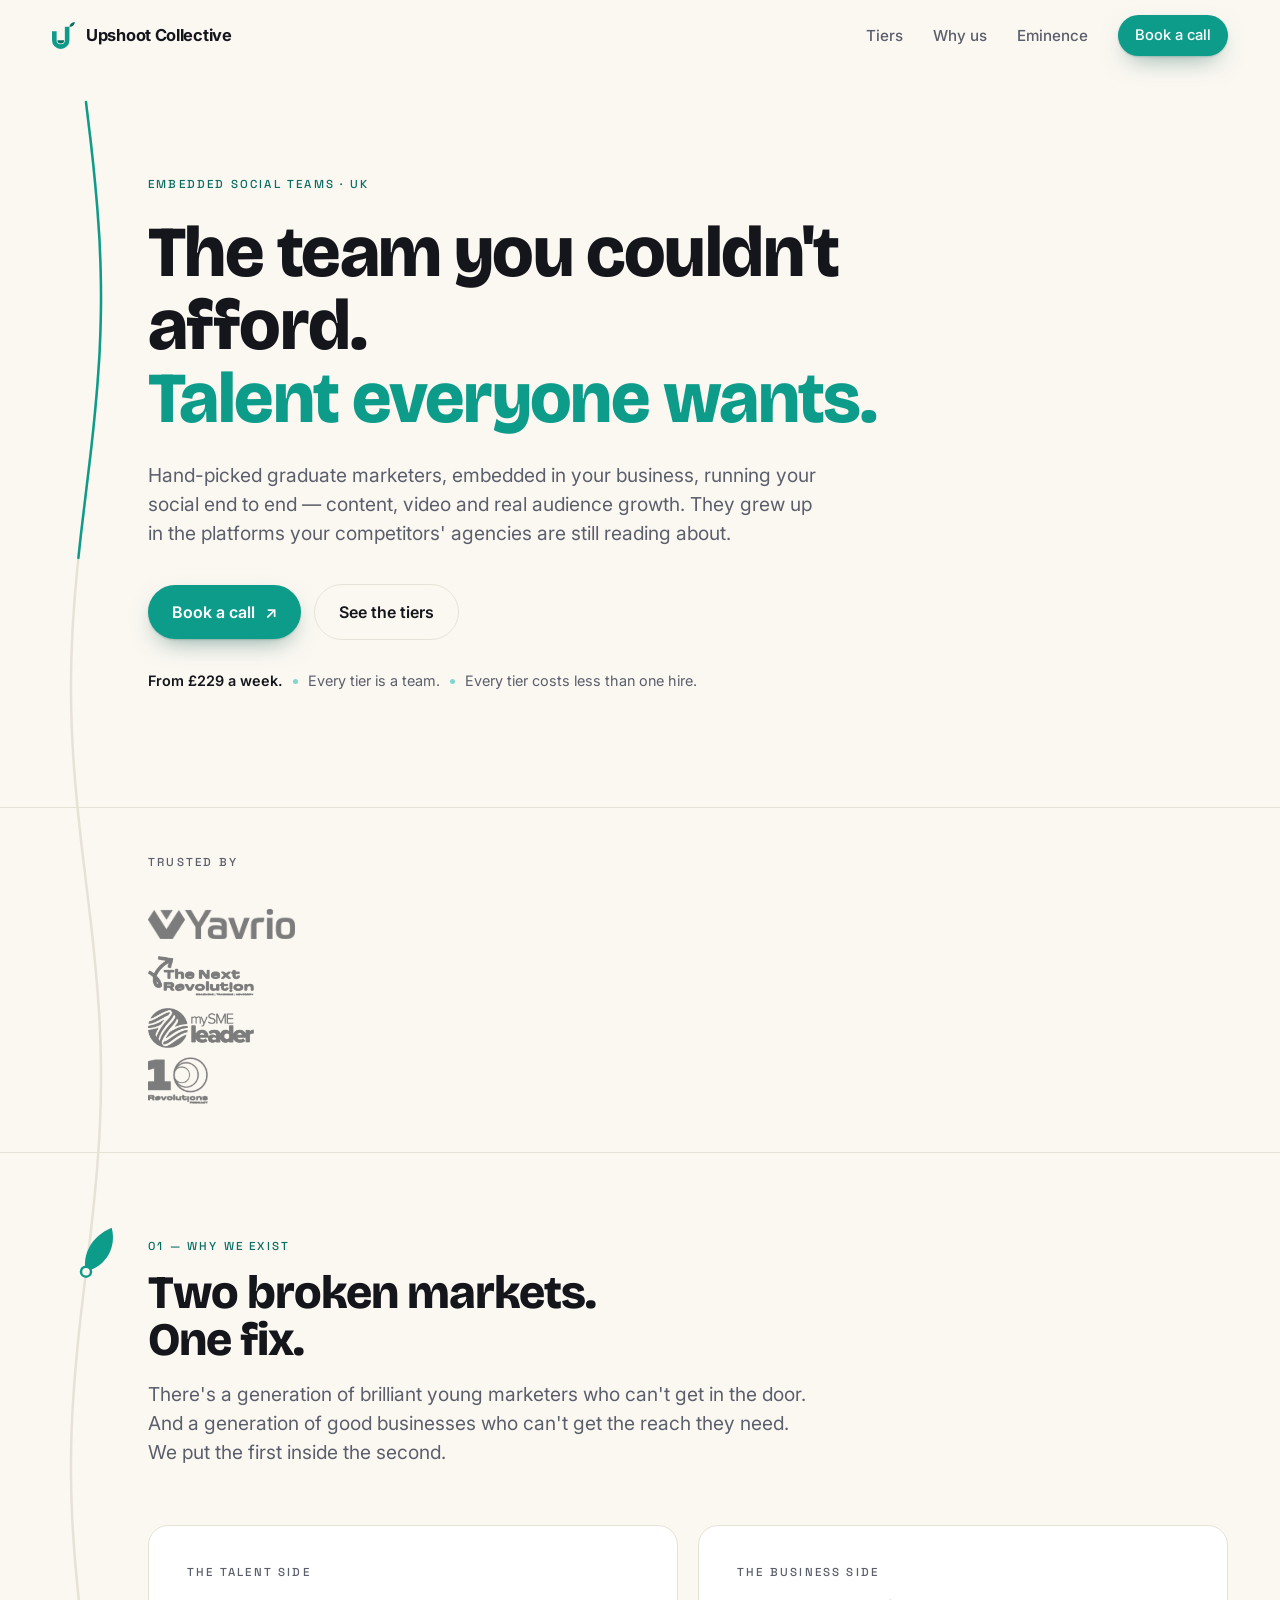
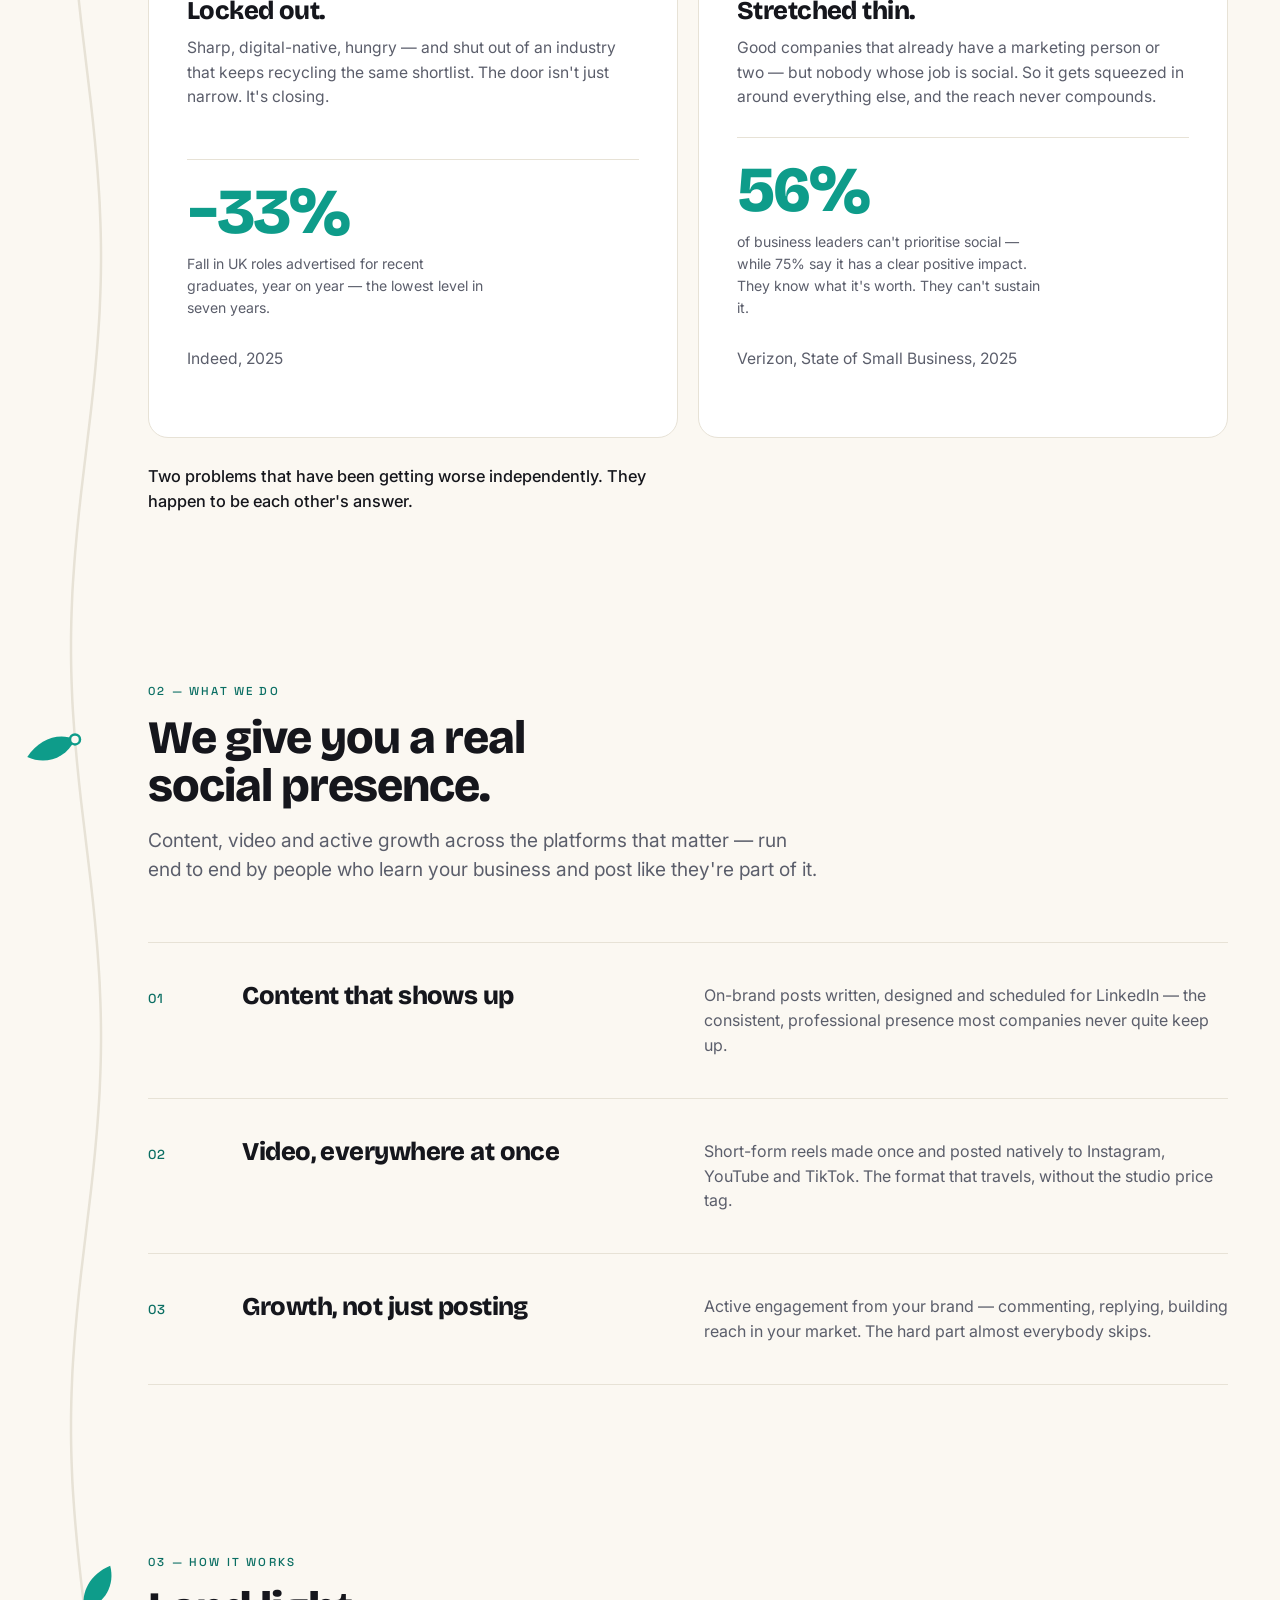
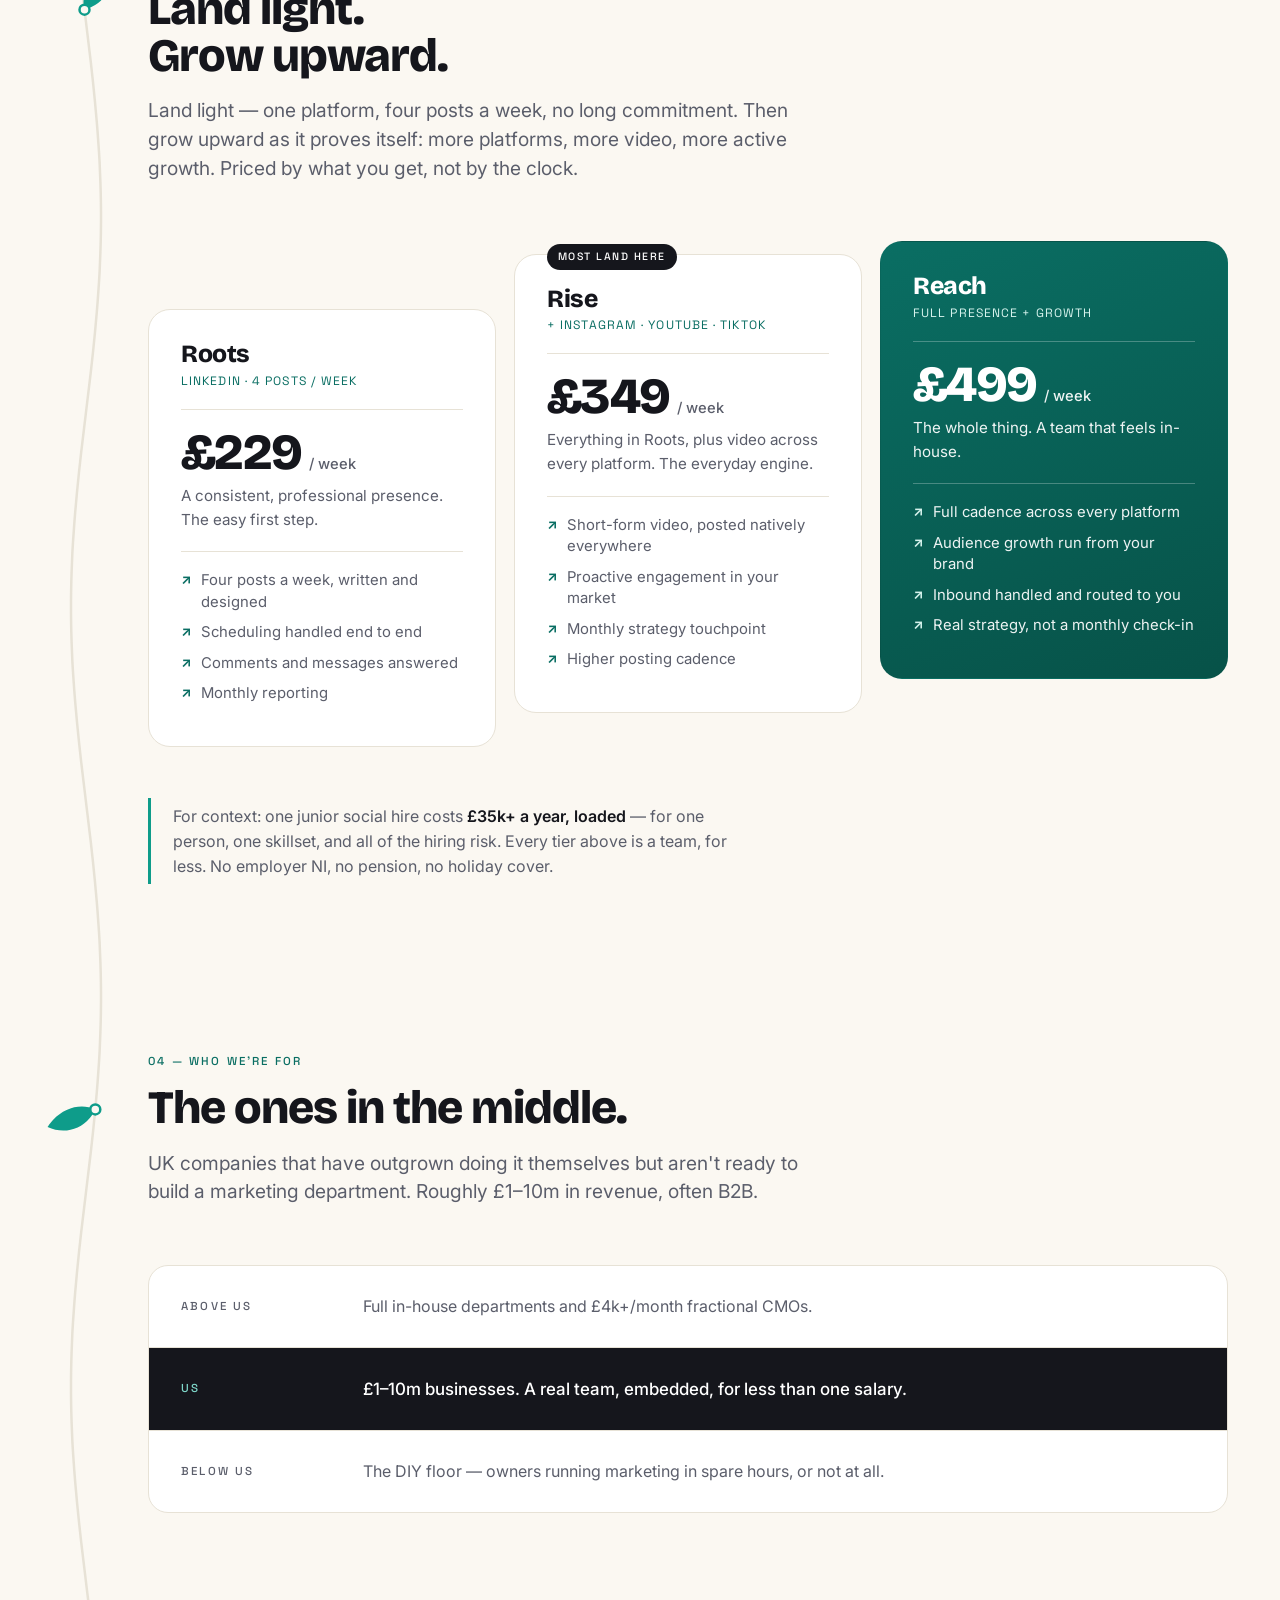
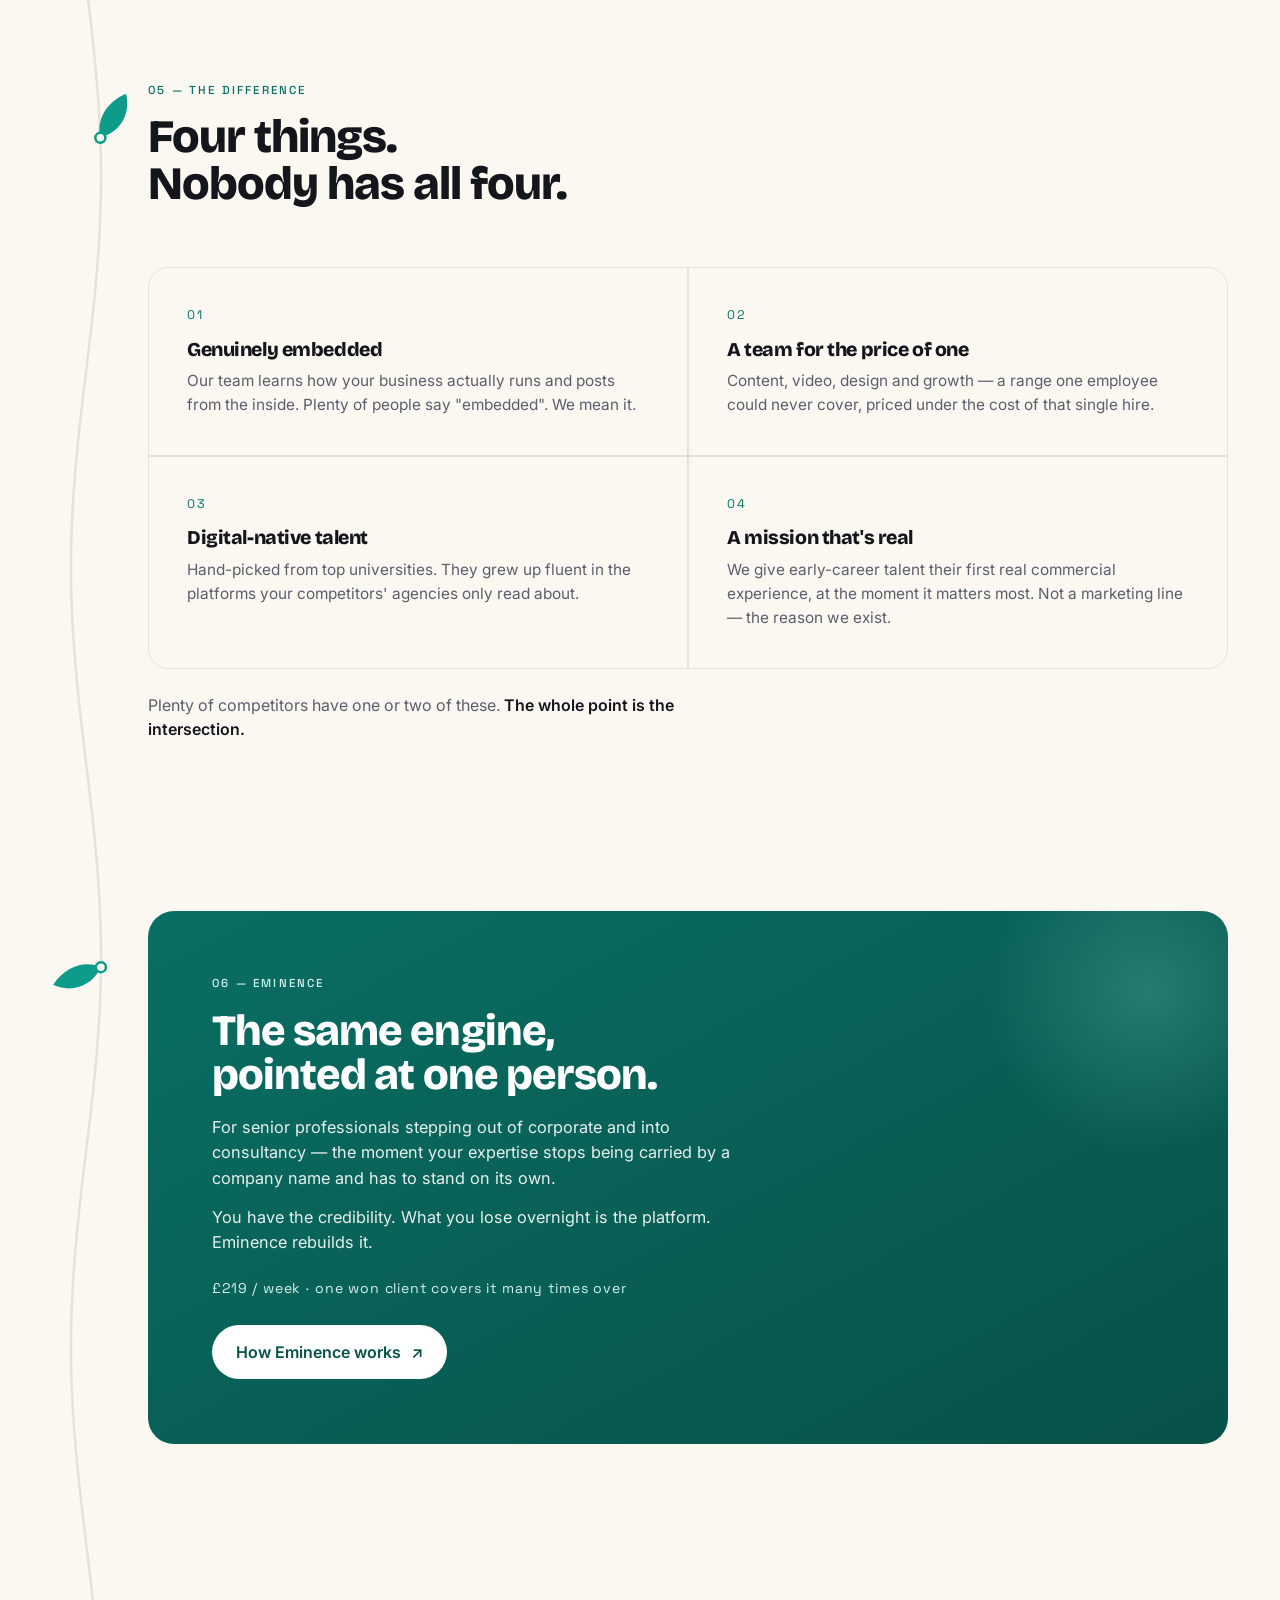
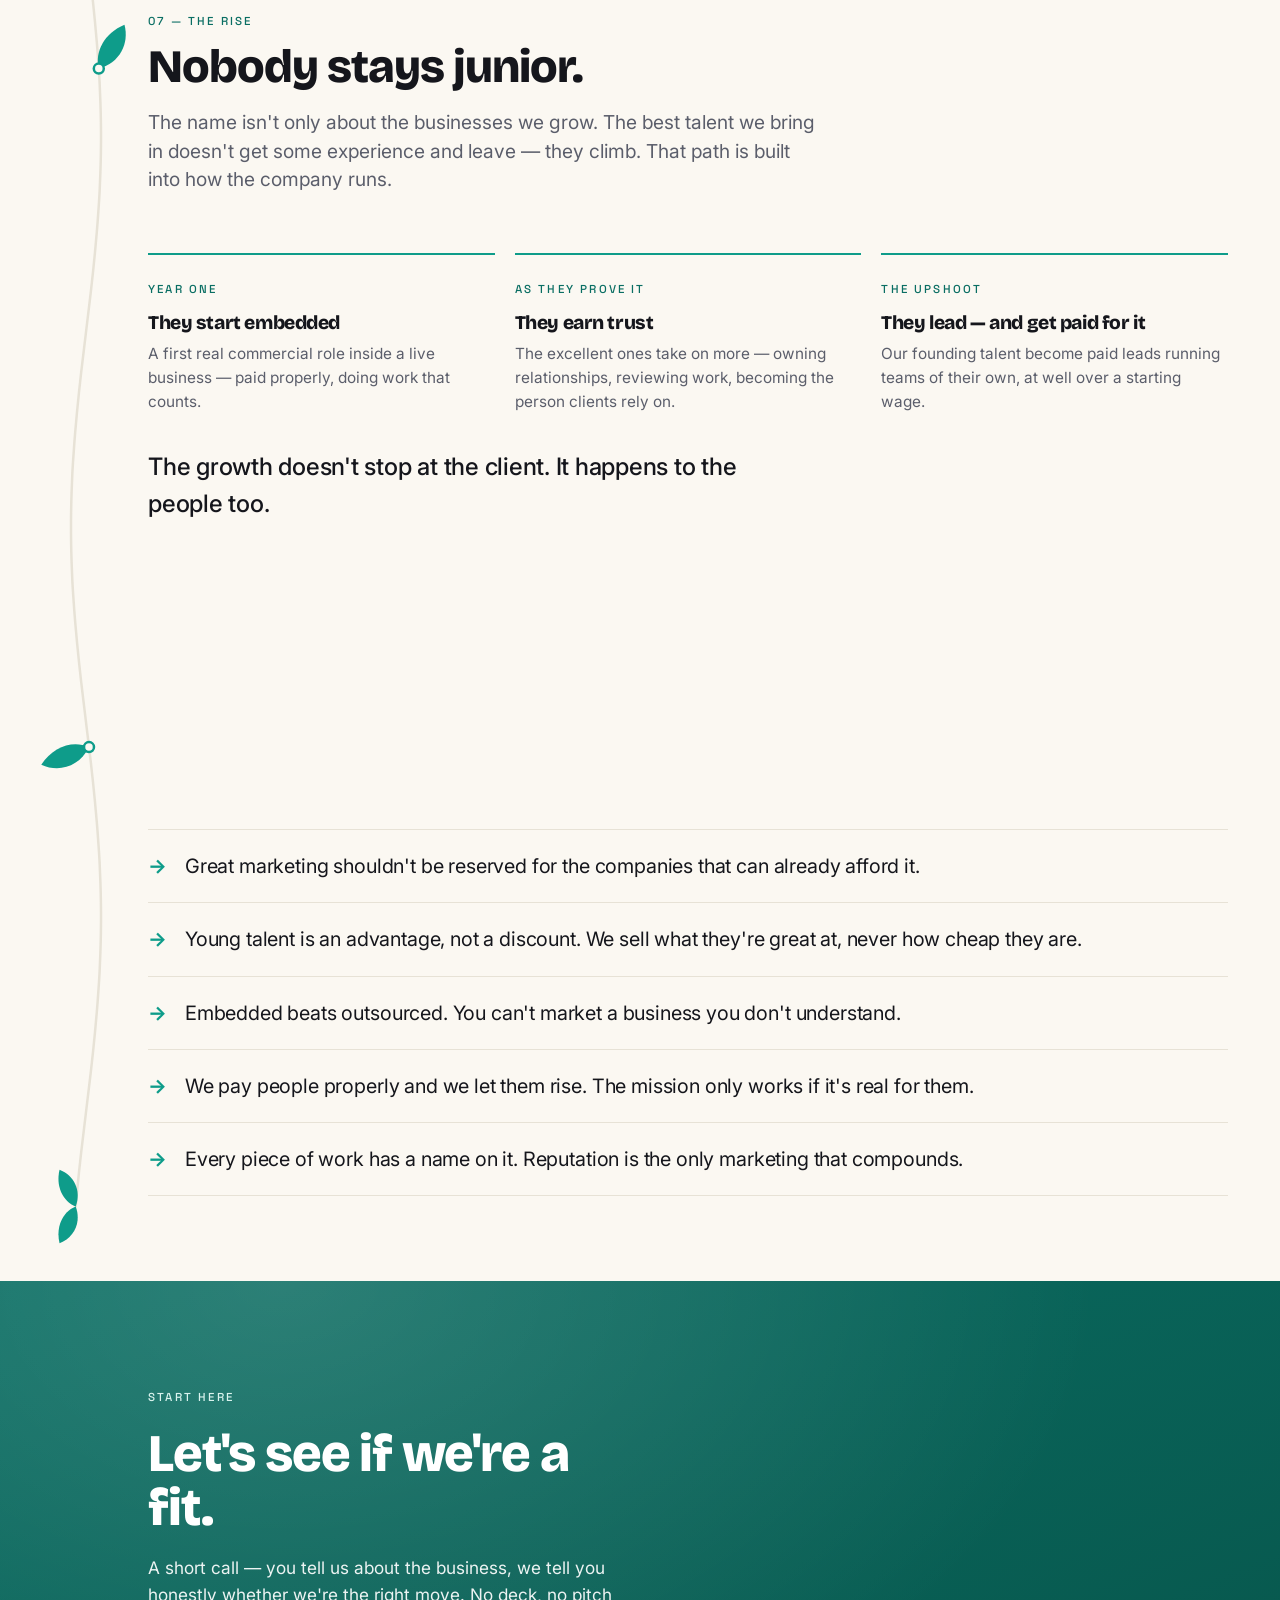
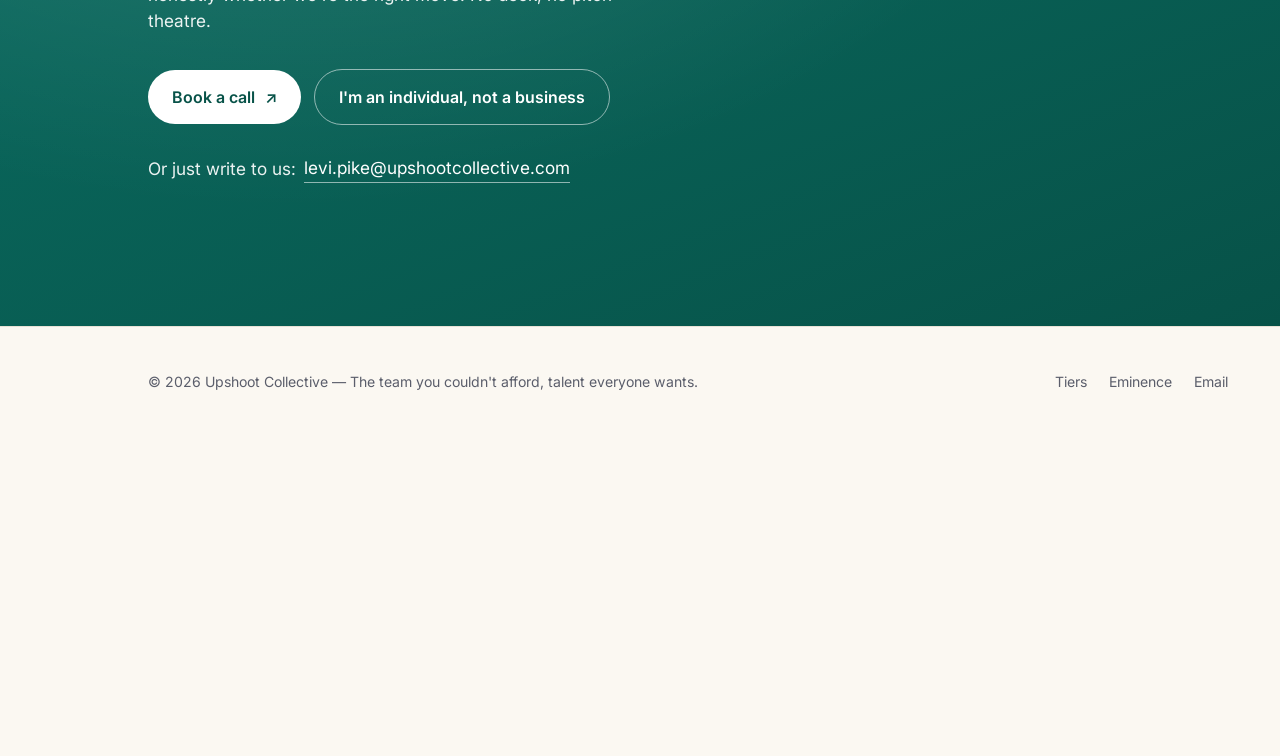
==== commit 32a3e26f: "Add files via upload" ====
--- a/index.html
+++ b/index.html
@@ -79,7 +79,7 @@
       <div data-stem-probe>
         <span class="label reveal">Embedded social teams · UK</span>
         <h1 class="reveal d1">The team you couldn't afford.<span class="rise">Talent everyone wants.</span></h1>
-        <p class="lede reveal d2">A small, dedicated social team that sits inside your business — writing, filming, posting and growing your audience. Not an agency emailing deliverables from a distance.</p>
+        <p class="lede reveal d2">Hand-picked graduate marketers, embedded in your business, running your social end to end — content, video and real audience growth. They grew up in the platforms your competitors' agencies are still reading about.</p>
         <div class="hero-cta reveal d3">
           <a class="btn btn-primary" data-book
              href="mailto:levi.pike@upshootcollective.com?subject=Upshoot%20—%20I'd%20like%20to%20book%20a%20call&amp;body=Business%3A%0D%0AWhat%20you%20do%3A%0D%0AWhere%20you're%20at%20with%20social%3A%0D%0ABest%20time%20to%20call%3A%0D%0A">Book a call <span class="arr">↗</span></a>
@@ -95,36 +95,41 @@
 
   <!-- ══════════════════════════════════════ TRUSTED BY ═════════════════ -->
   <!--
-    Client logos have been redrawn as single-colour Upshoot ink silhouettes so
-    the row reads as one system instead of four clashing brand palettes.
-    Sources live in assets/img/clients/. To add or swap one:
-      1. Drop the file in assets/img/clients/
-      2. Copy an <li> below, point the src at it, set alt + fallback name
-      3. Set --h to optically balance it against the others (see the CSS note)
-    If an image ever fails to load, the company name shows in type instead.
+    Client logos are redrawn as single-colour Upshoot ink silhouettes so the row
+    reads as one system instead of four clashing brand palettes.
+
+    THE ROW IS A MARQUEE. List each client ONCE below. main.js measures the row,
+    works out how many copies are needed to fill the screen, clones them
+    (marked aria-hidden so screen readers don't repeat them) and sets the scroll
+    distance so the loop is seamless at any window size.
+
+    TO ADD A CLIENT: add one <li> here. Nothing else. Set --h to optically
+    balance it against the others (see the note in style.css).
   -->
   <section class="clients">
     <div class="shell">
       <div class="reveal">
         <span class="label">Trusted by</span>
-        <ul class="client-row">
-          <li class="client" style="--h:30px">
-            <img src="assets/img/clients/yavrio.png" alt="Yavrio" width="685" height="140" loading="lazy">
-            <span class="name">Yavrio</span>
-          </li>
-          <li class="client" style="--h:40px">
-            <img src="assets/img/clients/the-next-revolution.png" alt="The Next Revolution" width="370" height="140" loading="lazy">
-            <span class="name">The Next Revolution</span>
-          </li>
-          <li class="client" style="--h:40px">
-            <img src="assets/img/clients/mysme-leader.png" alt="mySME Leader" width="372" height="140" loading="lazy">
-            <span class="name">mySME Leader</span>
-          </li>
-          <li class="client" style="--h:47px">
-            <img src="assets/img/clients/10-revolutions.png" alt="10 Revolutions Podcast" width="180" height="140" loading="lazy">
-            <span class="name">10 Revolutions</span>
-          </li>
-        </ul>
+        <div class="marquee">
+          <ul class="marquee-track">
+            <li class="client" style="--h:30px">
+              <img src="assets/img/clients/yavrio.png" alt="Yavrio" width="685" height="140">
+              <span class="name">Yavrio</span>
+            </li>
+            <li class="client" style="--h:40px">
+              <img src="assets/img/clients/the-next-revolution.png" alt="The Next Revolution" width="370" height="140">
+              <span class="name">The Next Revolution</span>
+            </li>
+            <li class="client" style="--h:40px">
+              <img src="assets/img/clients/mysme-leader.png" alt="mySME Leader" width="372" height="140">
+              <span class="name">mySME Leader</span>
+            </li>
+            <li class="client" style="--h:47px">
+              <img src="assets/img/clients/10-revolutions.png" alt="10 Revolutions Podcast" width="180" height="140">
+              <span class="name">10 Revolutions</span>
+            </li>
+          </ul>
+        </div>
       </div>
     </div>
   </section>
@@ -135,7 +140,7 @@
       <div class="sec-head reveal" data-stem>
         <span class="label">01 — Why we exist</span>
         <h2>Two broken markets.<br>One fix.</h2>
-        <p class="lede">There's a generation of brilliant young marketers who can't get in the door. And a generation of good small businesses who can't afford them. We put the first inside the second.</p>
+        <p class="lede">There's a generation of brilliant young marketers who can't get in the door. And a generation of good businesses who can't get the reach they need. We put the first inside the second.</p>
       </div>
 
       <div class="gap-grid">
@@ -145,17 +150,19 @@
           <p>Sharp, digital-native, hungry — and shut out of an industry that keeps recycling the same shortlist. The door isn't just narrow. It's closing.</p>
           <div class="stat">
             <div class="num" data-count="33" data-pre="−" data-post="%">−0%</div>
-            <p class="cap">Graduate roles cut in 2025 — the lowest since 2018, and a second straight year of decline.</p>
+            <p class="cap">Fall in UK roles advertised for recent graduates, year on year — the lowest level in seven years.</p>
+            <p class="src">Indeed, 2025</p>
           </div>
         </article>
 
         <article class="gapcard reveal d1">
           <span class="label">The business side</span>
-          <h3>Priced out.</h3>
-          <p>Good companies that have outgrown DIY marketing but can't justify a full salaried hire — so the owner does it in stolen hours, or it doesn't get done.</p>
+          <h3>Stretched thin.</h3>
+          <p>Good companies that already have a marketing person or two — but nobody whose job is social. So it gets squeezed in around everything else, and the reach never compounds.</p>
           <div class="stat">
-            <div class="num" data-count="58" data-post="%">0%</div>
-            <p class="cap">of UK SMEs spend under £250 a month on marketing — about £3,000 a year.</p>
+            <div class="num" data-count="56" data-post="%">0%</div>
+            <p class="cap">of business leaders can't prioritise social — while 75% say it has a clear positive impact. They know what it's worth. They can't sustain it.</p>
+            <p class="src">Verizon, State of Small Business, 2025</p>
           </div>
         </article>
       </div>
@@ -169,7 +176,7 @@
     <div class="shell">
       <div class="sec-head reveal" data-stem>
         <span class="label">02 — What we do</span>
-        <h2>We run your social.<br>Properly.</h2>
+        <h2>We give you a real<br>social presence.</h2>
         <p class="lede">Content, video and active growth across the platforms that matter — run end to end by people who learn your business and post like they're part of it.</p>
       </div>
 
@@ -199,7 +206,7 @@
       <div class="sec-head reveal" data-stem>
         <span class="label">03 — How it works</span>
         <h2>Land light.<br>Grow upward.</h2>
-        <p class="lede">One ladder, priced by what you get — not by the clock. Start where you're comfortable and climb as trust builds: more platforms, more video, more active growth.</p>
+        <p class="lede">Land light — one platform, four posts a week, no long commitment. Then grow upward as it proves itself: more platforms, more video, more active growth. Priced by what you get, not by the clock.</p>
       </div>
 
       <div class="ladder">
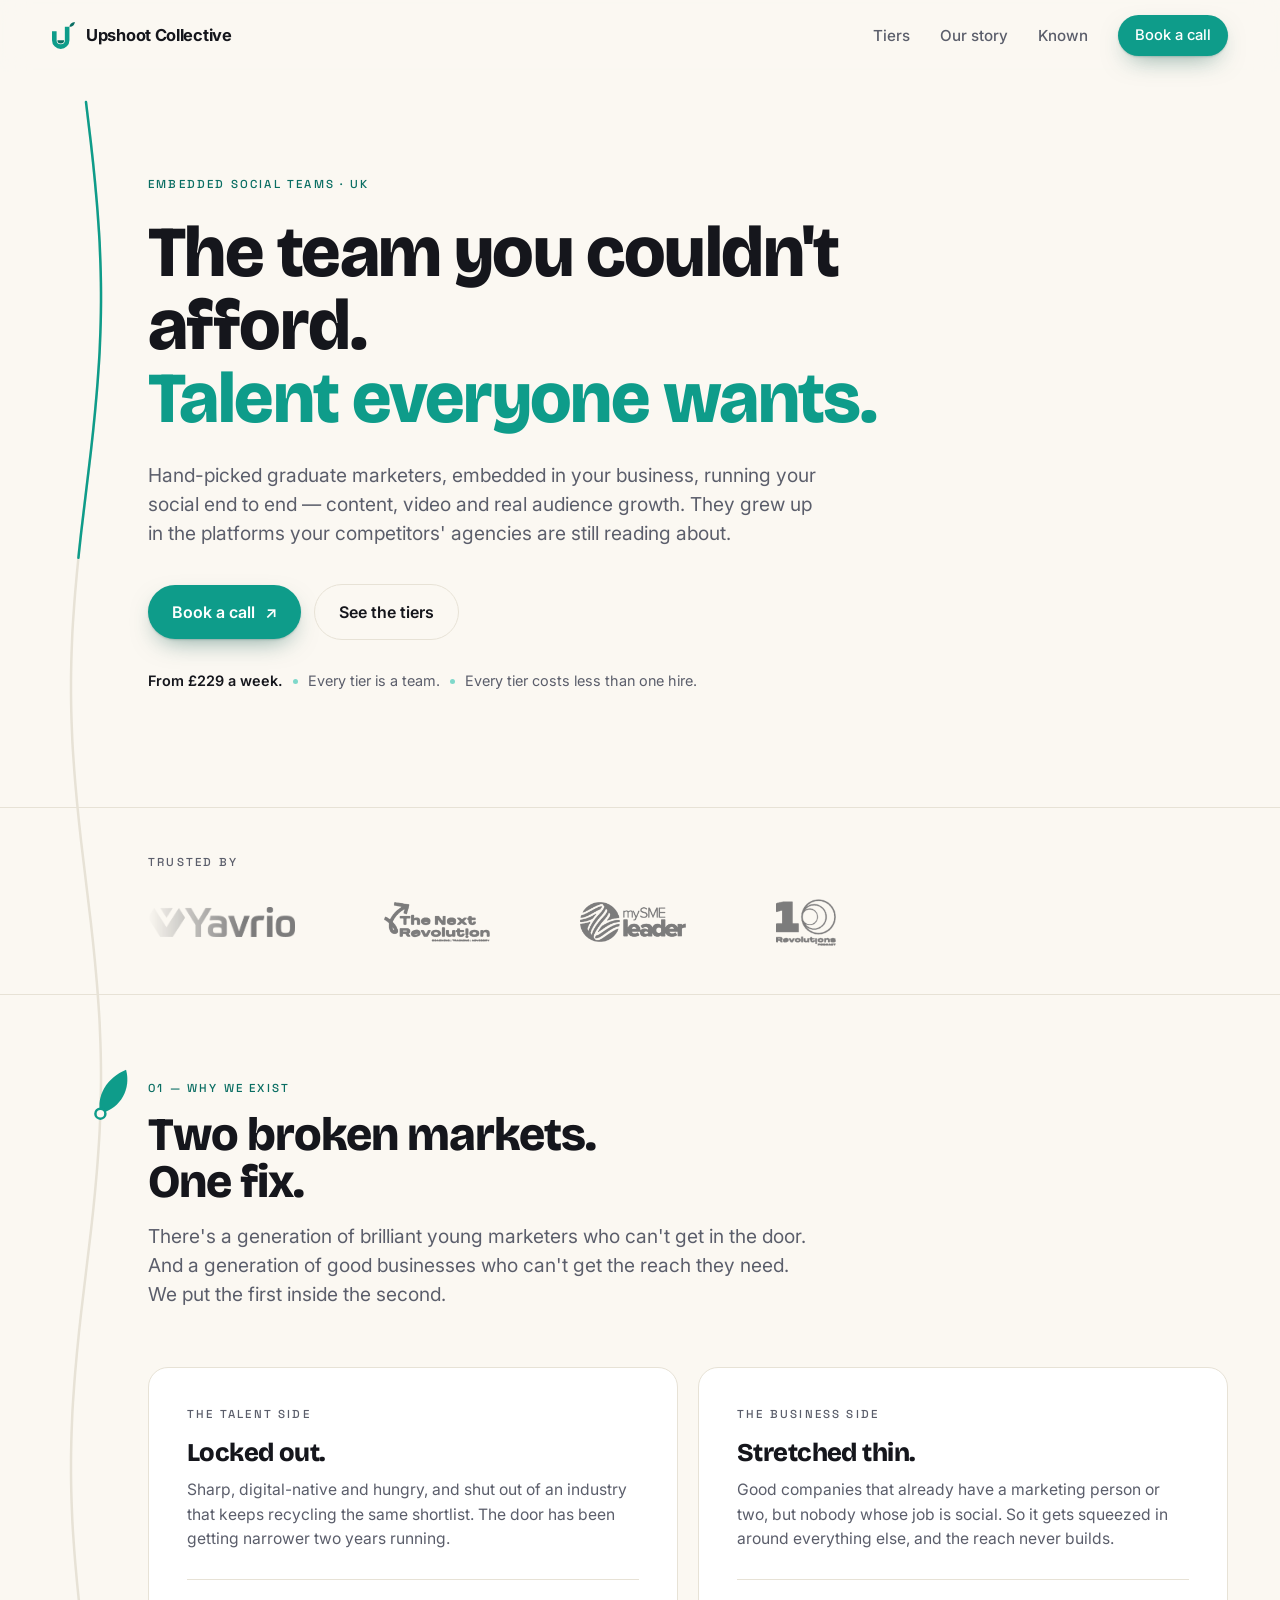
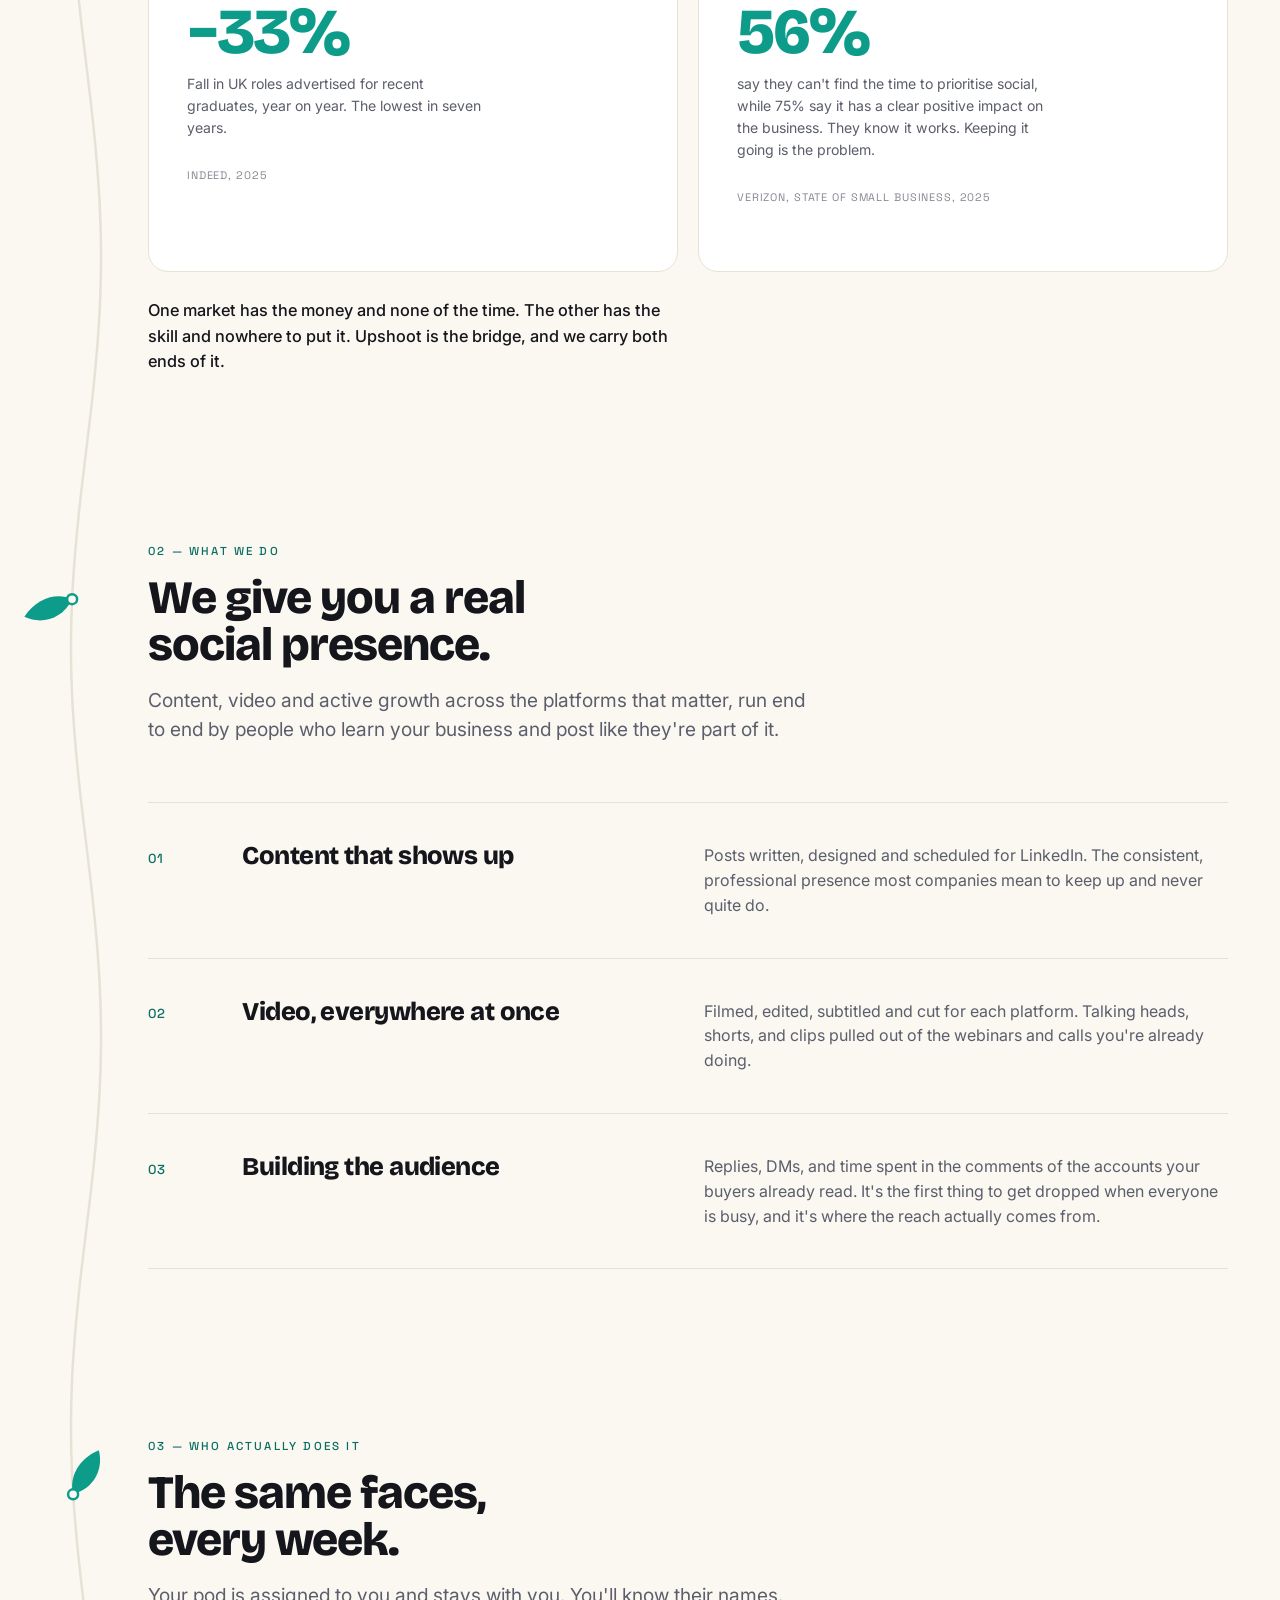
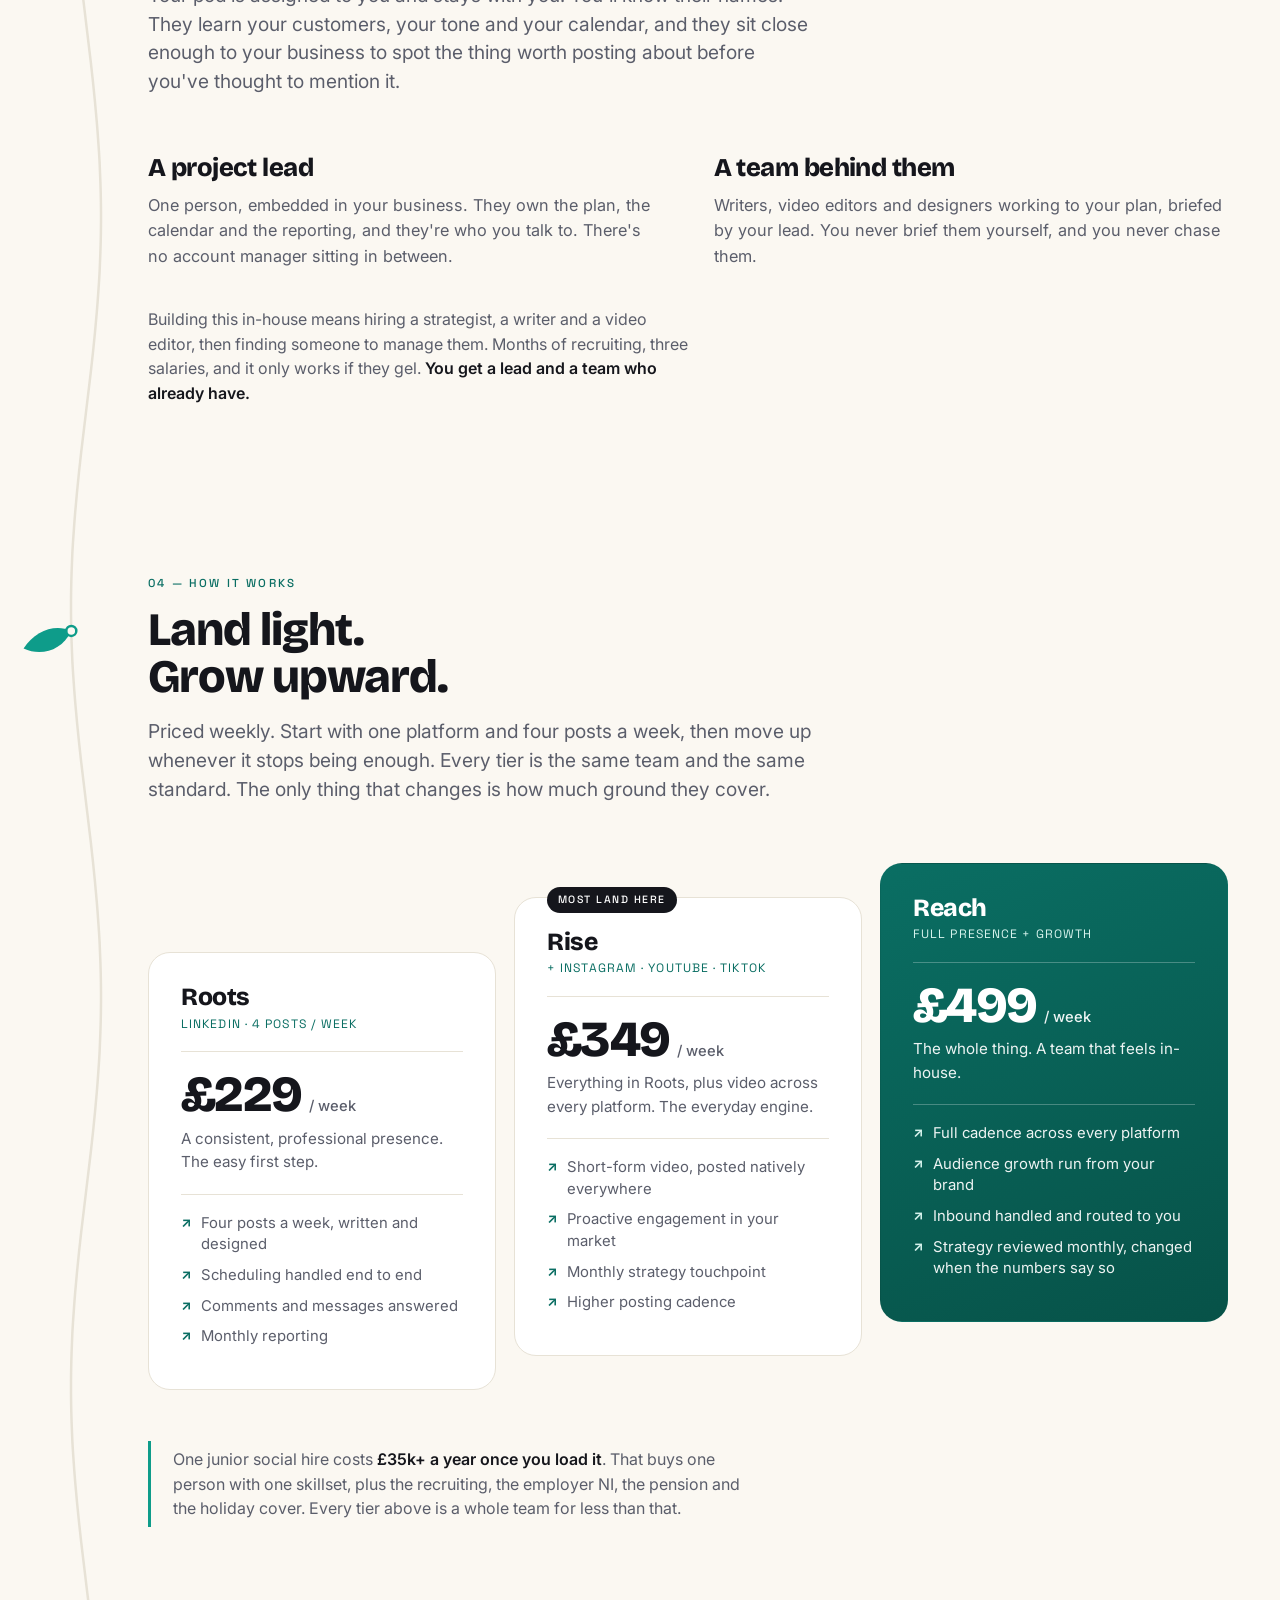
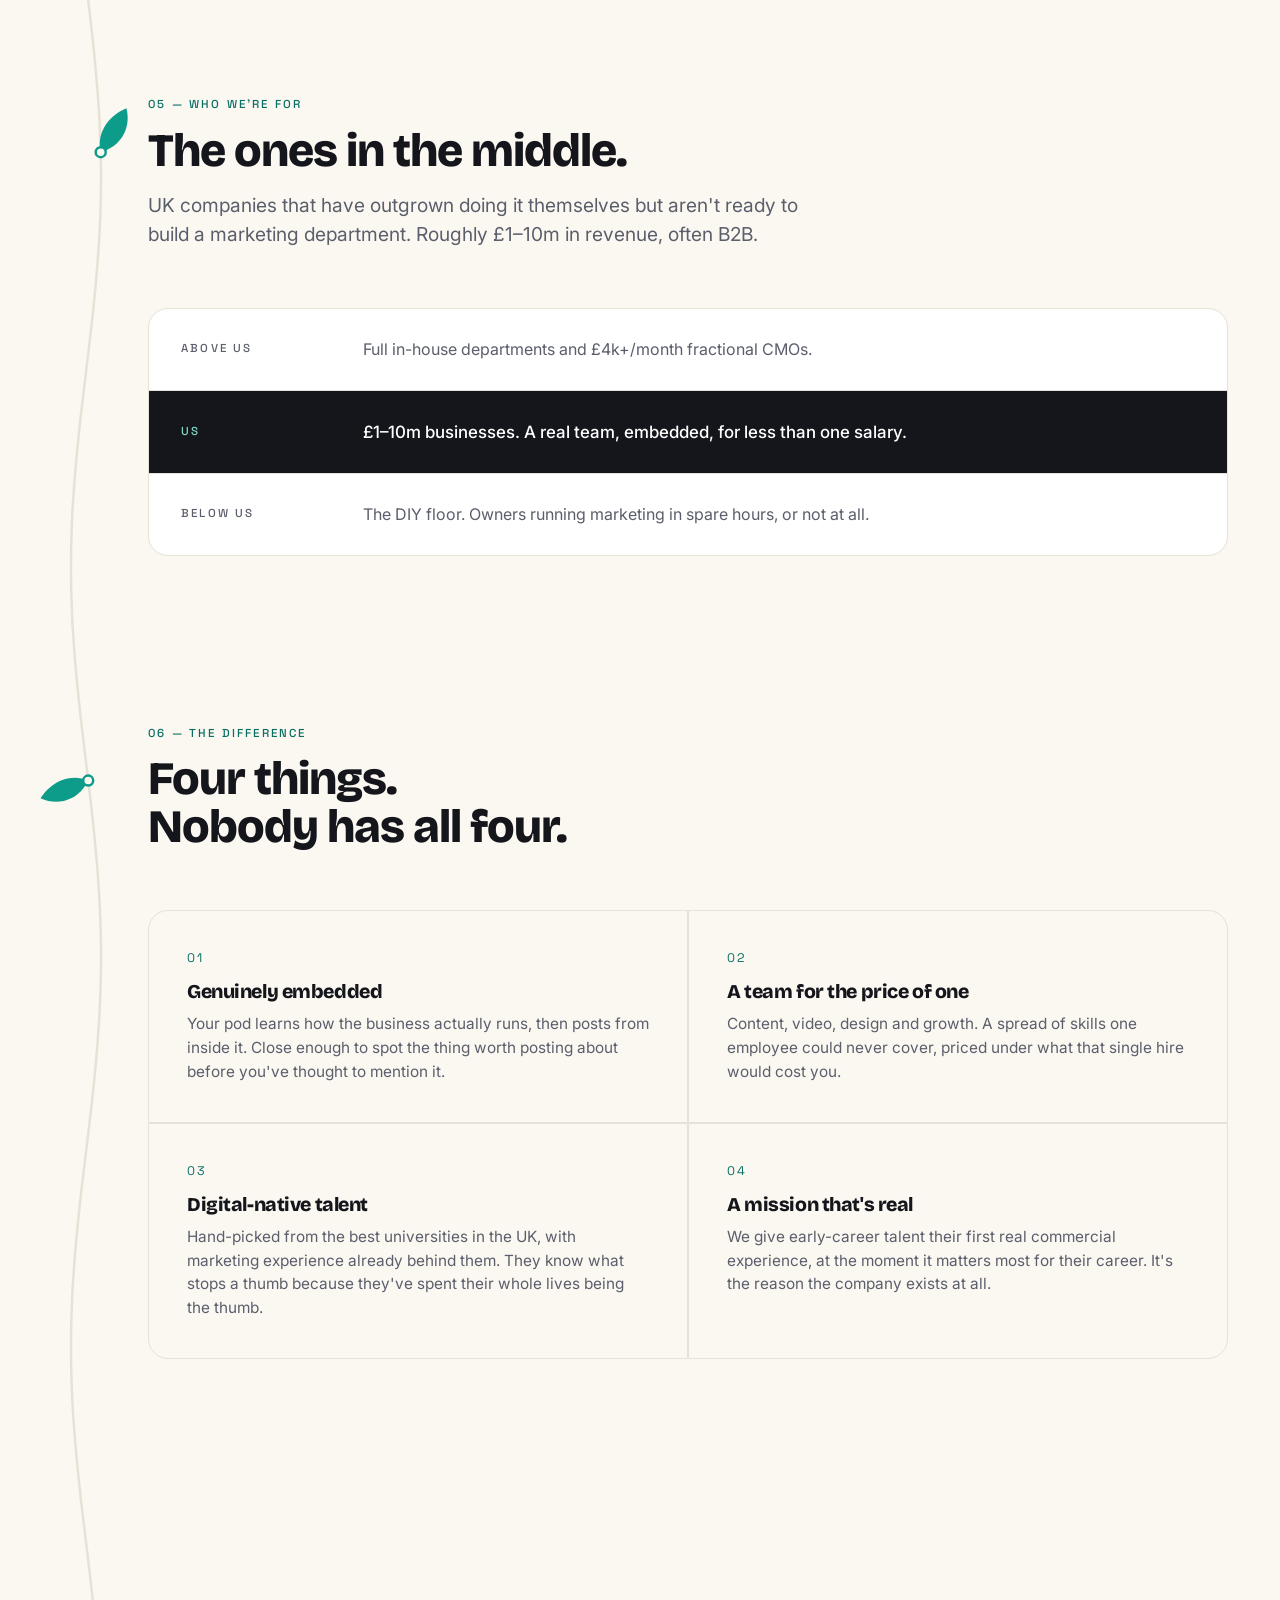
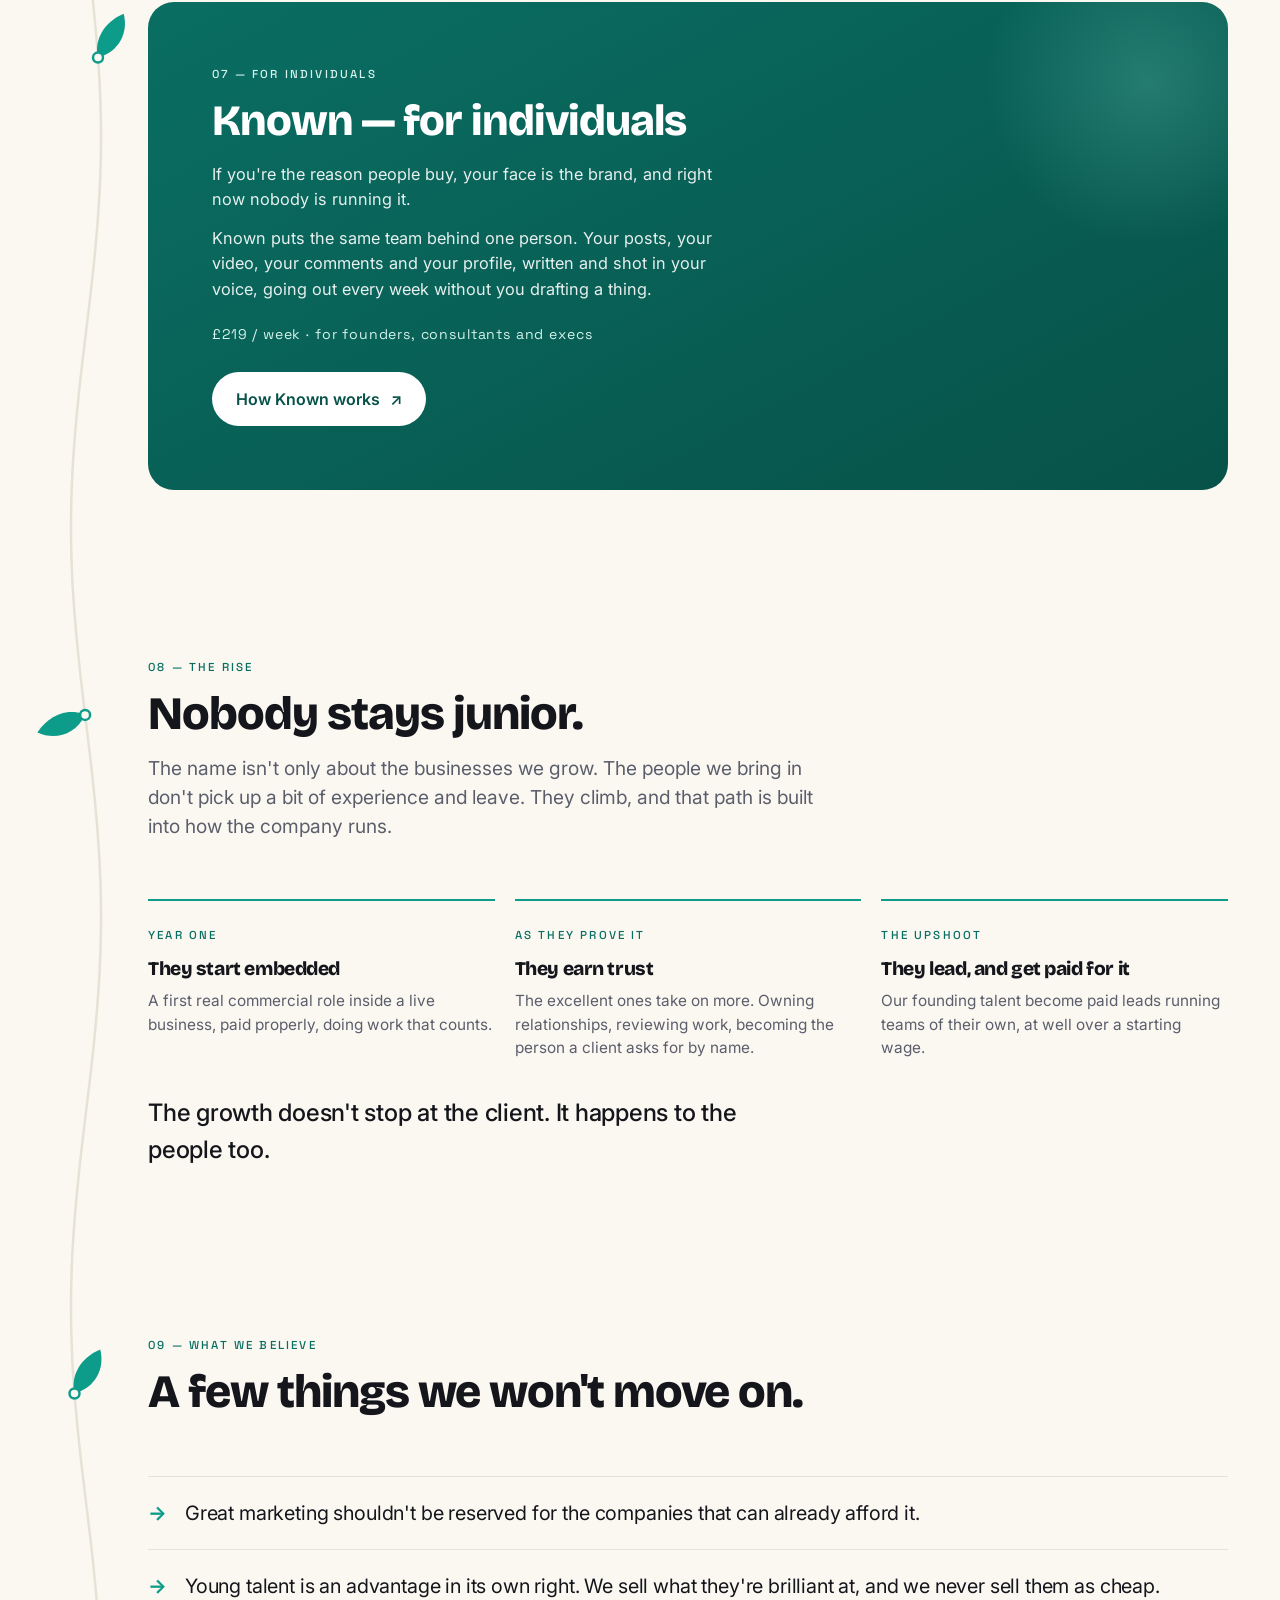
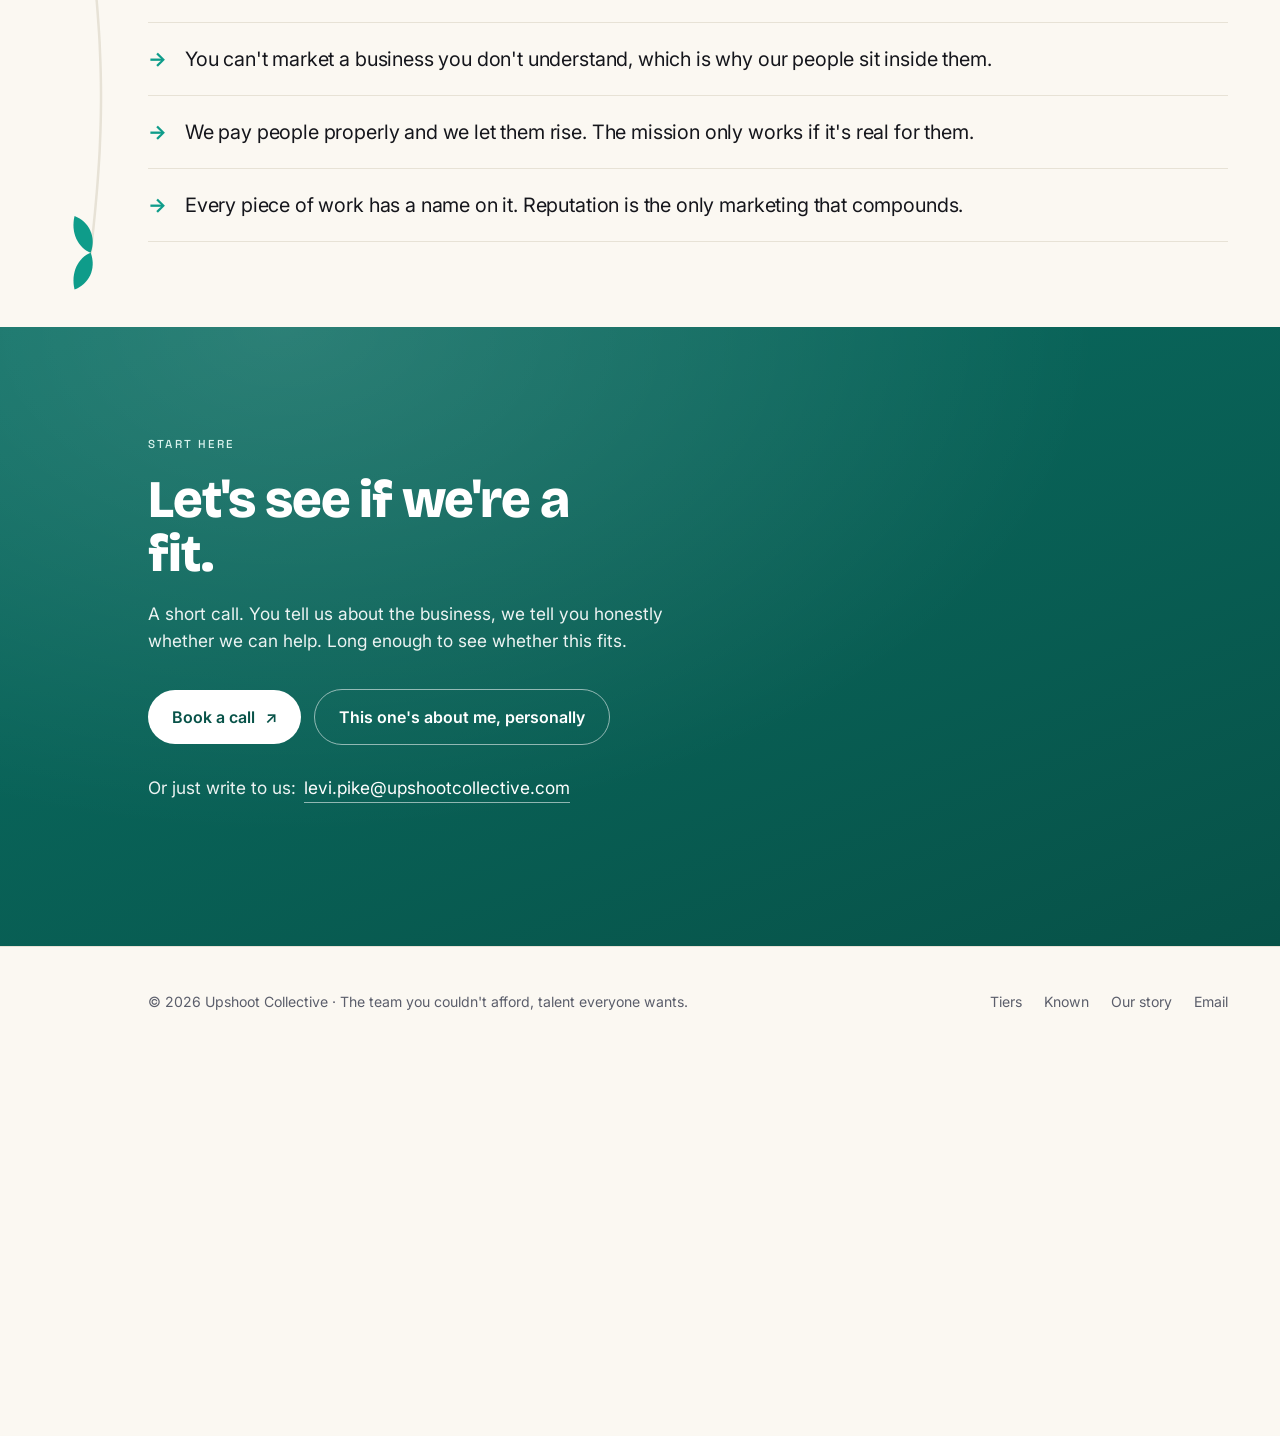
==== commit 4645b9b0: "Add files via upload" ====
--- a/index.html
+++ b/index.html
@@ -4,14 +4,14 @@
 <meta charset="UTF-8">
 <meta name="viewport" content="width=device-width, initial-scale=1">
 <title>Upshoot Collective — The team you couldn't afford</title>
-<meta name="description" content="We embed a small, dedicated social team inside growing UK businesses — content, video and real growth. From £229 a week. Less than the cost of one hire.">
+<meta name="description" content="Hand-picked graduate marketers, embedded in your business, running your social end to end. Content, video and real audience growth, from £229 a week.">
 <link rel="canonical" href="https://upshootcollective.com/">
 
 <!-- Open Graph / social -->
 <meta property="og:type" content="website">
 <meta property="og:url" content="https://upshootcollective.com/">
 <meta property="og:title" content="Upshoot Collective — The team you couldn't afford">
-<meta property="og:description" content="A whole social team, embedded in your business, for less than the cost of one hire. From £229 a week.">
+<meta property="og:description" content="A whole social team embedded in your business, for less than the cost of one hire. From £229 a week.">
 <meta property="og:image" content="https://upshootcollective.com/assets/img/og.png">
 <meta property="og:site_name" content="Upshoot Collective">
 <meta name="twitter:card" content="summary_large_image">
@@ -35,7 +35,7 @@
   "email":"levi.pike@upshootcollective.com",
   "slogan":"The team you couldn't afford, talent everyone wants.",
   "areaServed":"GB",
-  "description":"Upshoot Collective embeds small, dedicated social teams inside growing UK businesses — content, video and audience growth — for less than the cost of one hire."
+  "description":"Upshoot Collective embeds hand-picked graduate marketers inside growing UK businesses to run their social end to end: content, video and audience growth, for less than the cost of one hire."
 }
 </script>
 </head>
@@ -63,8 +63,8 @@
     </a>
     <nav class="nav-links">
       <a href="#tiers" class="hide-sm">Tiers</a>
-      <a href="#difference" class="hide-sm">Why us</a>
-      <a href="eminence.html">Eminence</a>
+      <a href="story.html" class="hide-sm">Our story</a>
+      <a href="known.html">Known</a>
       <a class="btn btn-primary" data-book
          href="mailto:levi.pike@upshootcollective.com?subject=Upshoot%20—%20I'd%20like%20to%20book%20a%20call&amp;body=Business%3A%0D%0AWhat%20you%20do%3A%0D%0AWhere%20you're%20at%20with%20social%3A%0D%0ABest%20time%20to%20call%3A%0D%0A">Book a call</a>
     </nav>
@@ -147,10 +147,10 @@
         <article class="gapcard reveal">
           <span class="label">The talent side</span>
           <h3>Locked out.</h3>
-          <p>Sharp, digital-native, hungry — and shut out of an industry that keeps recycling the same shortlist. The door isn't just narrow. It's closing.</p>
+          <p>Sharp, digital-native and hungry, and shut out of an industry that keeps recycling the same shortlist. The door has been getting narrower two years running.</p>
           <div class="stat">
             <div class="num" data-count="33" data-pre="−" data-post="%">−0%</div>
-            <p class="cap">Fall in UK roles advertised for recent graduates, year on year — the lowest level in seven years.</p>
+            <p class="cap">Fall in UK roles advertised for recent graduates, year on year. The lowest in seven years.</p>
             <p class="src">Indeed, 2025</p>
           </div>
         </article>
@@ -158,16 +158,16 @@
         <article class="gapcard reveal d1">
           <span class="label">The business side</span>
           <h3>Stretched thin.</h3>
-          <p>Good companies that already have a marketing person or two — but nobody whose job is social. So it gets squeezed in around everything else, and the reach never compounds.</p>
+          <p>Good companies that already have a marketing person or two, but nobody whose job is social. So it gets squeezed in around everything else, and the reach never builds.</p>
           <div class="stat">
             <div class="num" data-count="56" data-post="%">0%</div>
-            <p class="cap">of business leaders can't prioritise social — while 75% say it has a clear positive impact. They know what it's worth. They can't sustain it.</p>
+            <p class="cap">say they can't find the time to prioritise social, while 75% say it has a clear positive impact on the business. They know it works. Keeping it going is the problem.</p>
             <p class="src">Verizon, State of Small Business, 2025</p>
           </div>
         </article>
       </div>
 
-      <p class="gap-close reveal">Two problems that have been getting worse independently. They happen to be each other's answer.</p>
+      <p class="gap-close reveal">One market has the money and none of the time. The other has the skill and nowhere to put it. Upshoot is the bridge, and we carry both ends of it.</p>
     </div>
   </section>
 
@@ -177,36 +177,60 @@
       <div class="sec-head reveal" data-stem>
         <span class="label">02 — What we do</span>
         <h2>We give you a real<br>social presence.</h2>
-        <p class="lede">Content, video and active growth across the platforms that matter — run end to end by people who learn your business and post like they're part of it.</p>
+        <p class="lede">Content, video and active growth across the platforms that matter, run end to end by people who learn your business and post like they're part of it.</p>
       </div>
 
       <div class="do-list">
         <div class="do-row reveal">
           <span class="n">01</span>
           <h3>Content that shows up</h3>
-          <p>On-brand posts written, designed and scheduled for LinkedIn — the consistent, professional presence most companies never quite keep up.</p>
+          <p>Posts written, designed and scheduled for LinkedIn. The consistent, professional presence most companies mean to keep up and never quite do.</p>
         </div>
         <div class="do-row reveal">
           <span class="n">02</span>
           <h3>Video, everywhere at once</h3>
-          <p>Short-form reels made once and posted natively to Instagram, YouTube and TikTok. The format that travels, without the studio price tag.</p>
+          <p>Filmed, edited, subtitled and cut for each platform. Talking heads, shorts, and clips pulled out of the webinars and calls you're already doing.</p>
         </div>
         <div class="do-row reveal">
           <span class="n">03</span>
-          <h3>Growth, not just posting</h3>
-          <p>Active engagement from your brand — commenting, replying, building reach in your market. The hard part almost everybody skips.</p>
-        </div>
-      </div>
-    </div>
-  </section>
-
-  <!-- ══════════════════════════════════════ 03 TIERS ═══════════════════ -->
+          <h3>Building the audience</h3>
+          <p>Replies, DMs, and time spent in the comments of the accounts your buyers already read. It's the first thing to get dropped when everyone is busy, and it's where the reach actually comes from.</p>
+        </div>
+      </div>
+    </div>
+  </section>
+
+  <!-- ══════════════════════════════════════ 03 THE POD ═════════════════ -->
+  <section class="band" id="pod">
+    <div class="shell">
+      <div class="sec-head reveal" data-stem>
+        <span class="label">03 — Who actually does it</span>
+        <h2>The same faces,<br>every week.</h2>
+        <p class="lede">Your pod is assigned to you and stays with you. You'll know their names. They learn your customers, your tone and your calendar, and they sit close enough to your business to spot the thing worth posting about before you've thought to mention it.</p>
+      </div>
+
+      <div class="split">
+        <div class="reveal">
+          <h3>A project lead</h3>
+          <p>One person, embedded in your business. They own the plan, the calendar and the reporting, and they're who you talk to. There's no account manager sitting in between.</p>
+        </div>
+        <div class="reveal d1">
+          <h3>A team behind them</h3>
+          <p>Writers, video editors and designers working to your plan, briefed by your lead. You never brief them yourself, and you never chase them.</p>
+        </div>
+      </div>
+
+      <p class="diff-close reveal">Building this in-house means hiring a strategist, a writer and a video editor, then finding someone to manage them. Months of recruiting, three salaries, and it only works if they gel. <b>You get a lead and a team who already have.</b></p>
+    </div>
+  </section>
+
+  <!-- ══════════════════════════════════════ 04 TIERS ═══════════════════ -->
   <section class="band" id="tiers">
     <div class="shell">
       <div class="sec-head reveal" data-stem>
-        <span class="label">03 — How it works</span>
+        <span class="label">04 — How it works</span>
         <h2>Land light.<br>Grow upward.</h2>
-        <p class="lede">Land light — one platform, four posts a week, no long commitment. Then grow upward as it proves itself: more platforms, more video, more active growth. Priced by what you get, not by the clock.</p>
+        <p class="lede">Priced weekly. Start with one platform and four posts a week, then move up whenever it stops being enough. Every tier is the same team and the same standard. The only thing that changes is how much ground they cover.</p>
       </div>
 
       <div class="ladder">
@@ -246,15 +270,15 @@
             <li>Full cadence across every platform</li>
             <li>Audience growth run from your brand</li>
             <li>Inbound handled and routed to you</li>
-            <li>Real strategy, not a monthly check-in</li>
+            <li>Strategy reviewed monthly, changed when the numbers say so</li>
           </ul>
         </article>
       </div>
 
       <p class="price-note reveal">
-        For context: one junior social hire costs <b>£35k+ a year, loaded</b> — for one person,
-        one skillset, and all of the hiring risk. Every tier above is a team, for less.
-        No employer NI, no pension, no holiday cover.
+        One junior social hire costs <b>£35k+ a year once you load it</b>. That buys one person
+        with one skillset, plus the recruiting, the employer NI, the pension and the holiday cover.
+        Every tier above is a whole team for less than that.
       </p>
     </div>
   </section>
@@ -263,7 +287,7 @@
   <section class="band" id="fit">
     <div class="shell">
       <div class="sec-head reveal" data-stem>
-        <span class="label">04 — Who we're for</span>
+        <span class="label">05 — Who we're for</span>
         <h2>The ones in the middle.</h2>
         <p class="lede">UK companies that have outgrown doing it themselves but aren't ready to build a marketing department. Roughly £1–10m in revenue, often B2B.</p>
       </div>
@@ -279,7 +303,7 @@
         </div>
         <div class="sit-row">
           <span class="label">Below us</span>
-          <p>The DIY floor — owners running marketing in spare hours, or not at all.</p>
+          <p>The DIY floor. Owners running marketing in spare hours, or not at all.</p>
         </div>
       </div>
     </div>
@@ -289,7 +313,7 @@
   <section class="band" id="difference">
     <div class="shell">
       <div class="sec-head reveal" data-stem>
-        <span class="label">05 — The difference</span>
+        <span class="label">06 — The difference</span>
         <h2>Four things.<br>Nobody has all four.</h2>
       </div>
 
@@ -297,22 +321,22 @@
         <article class="diff">
           <span class="n">01</span>
           <h3>Genuinely embedded</h3>
-          <p>Our team learns how your business actually runs and posts from the inside. Plenty of people say "embedded". We mean it.</p>
+          <p>Your pod learns how the business actually runs, then posts from inside it. Close enough to spot the thing worth posting about before you've thought to mention it.</p>
         </article>
         <article class="diff">
           <span class="n">02</span>
           <h3>A team for the price of one</h3>
-          <p>Content, video, design and growth — a range one employee could never cover, priced under the cost of that single hire.</p>
+          <p>Content, video, design and growth. A spread of skills one employee could never cover, priced under what that single hire would cost you.</p>
         </article>
         <article class="diff">
           <span class="n">03</span>
           <h3>Digital-native talent</h3>
-          <p>Hand-picked from top universities. They grew up fluent in the platforms your competitors' agencies only read about.</p>
+          <p>Hand-picked from the best universities in the UK, with marketing experience already behind them. They know what stops a thumb because they've spent their whole lives being the thumb.</p>
         </article>
         <article class="diff">
           <span class="n">04</span>
           <h3>A mission that's real</h3>
-          <p>We give early-career talent their first real commercial experience, at the moment it matters most. Not a marketing line — the reason we exist.</p>
+          <p>We give early-career talent their first real commercial experience, at the moment it matters most for their career. It's the reason the company exists at all.</p>
         </article>
       </div>
 
@@ -320,16 +344,16 @@
     </div>
   </section>
 
-  <!-- ══════════════════════════════════════ 06 EMINENCE ════════════════ -->
-  <section class="band" id="eminence">
+  <!-- ══════════════════════════════════════ 07 KNOWN ══════════════════ -->
+  <section class="band" id="known">
     <div class="shell">
       <div class="emin reveal" data-stem>
-        <span class="label">06 — Eminence</span>
-        <h2>The same engine, pointed at one person.</h2>
-        <p>For senior professionals stepping out of corporate and into consultancy — the moment your expertise stops being carried by a company name and has to stand on its own.</p>
-        <p>You have the credibility. What you lose overnight is the platform. Eminence rebuilds it.</p>
-        <p class="emin-price">£219 / week · one won client covers it many times over</p>
-        <a class="btn btn-light" href="eminence.html">How Eminence works <span class="arr">↗</span></a>
+        <span class="label">07 — For individuals</span>
+        <h2>Known — for individuals</h2>
+        <p>If you're the reason people buy, your face is the brand, and right now nobody is running it.</p>
+        <p>Known puts the same team behind one person. Your posts, your video, your comments and your profile, written and shot in your voice, going out every week without you drafting a thing.</p>
+        <p class="emin-price">£219 / week · for founders, consultants and execs</p>
+        <a class="btn btn-light" href="known.html">How Known works <span class="arr">↗</span></a>
       </div>
     </div>
   </section>
@@ -338,25 +362,25 @@
   <section class="band" id="rise">
     <div class="shell">
       <div class="sec-head reveal" data-stem>
-        <span class="label">07 — The rise</span>
+        <span class="label">08 — The rise</span>
         <h2>Nobody stays junior.</h2>
-        <p class="lede">The name isn't only about the businesses we grow. The best talent we bring in doesn't get some experience and leave — they climb. That path is built into how the company runs.</p>
+        <p class="lede">The name isn't only about the businesses we grow. The people we bring in don't pick up a bit of experience and leave. They climb, and that path is built into how the company runs.</p>
       </div>
 
       <div class="rise-grid">
         <div class="rise-step reveal">
           <span class="label">Year one</span>
           <h3>They start embedded</h3>
-          <p>A first real commercial role inside a live business — paid properly, doing work that counts.</p>
+          <p>A first real commercial role inside a live business, paid properly, doing work that counts.</p>
         </div>
         <div class="rise-step reveal d1">
           <span class="label">As they prove it</span>
           <h3>They earn trust</h3>
-          <p>The excellent ones take on more — owning relationships, reviewing work, becoming the person clients rely on.</p>
+          <p>The excellent ones take on more. Owning relationships, reviewing work, becoming the person a client asks for by name.</p>
         </div>
         <div class="rise-step reveal d2">
           <span class="label">The upshoot</span>
-          <h3>They lead — and get paid for it</h3>
+          <h3>They lead, and get paid for it</h3>
           <p>Our founding talent become paid leads running teams of their own, at well over a starting wage.</p>
         </div>
       </div>
@@ -369,14 +393,14 @@
   <section class="band" id="beliefs">
     <div class="shell">
       <div class="sec-head reveal" data-stem>
-        <span class="label">08 — What we believe</span>
+        <span class="label">09 — What we believe</span>
         <h2>A few things we won't move on.</h2>
       </div>
 
       <ul class="beliefs">
         <li class="reveal"><span class="mk">→</span><span>Great marketing shouldn't be reserved for the companies that can already afford it.</span></li>
-        <li class="reveal"><span class="mk">→</span><span>Young talent is an advantage, not a discount. We sell what they're great at, never how cheap they are.</span></li>
-        <li class="reveal"><span class="mk">→</span><span>Embedded beats outsourced. You can't market a business you don't understand.</span></li>
+        <li class="reveal"><span class="mk">→</span><span>Young talent is an advantage in its own right. We sell what they're brilliant at, and we never sell them as cheap.</span></li>
+        <li class="reveal"><span class="mk">→</span><span>You can't market a business you don't understand, which is why our people sit inside them.</span></li>
         <li class="reveal"><span class="mk">→</span><span>We pay people properly and we let them rise. The mission only works if it's real for them.</span></li>
         <li class="reveal"><span class="mk">→</span><span>Every piece of work has a name on it. Reputation is the only marketing that compounds.</span></li>
       </ul>
@@ -389,11 +413,11 @@
       <div>
         <span class="label">Start here</span>
         <h2>Let's see if we're a fit.</h2>
-        <p>A short call — you tell us about the business, we tell you honestly whether we're the right move. No deck, no pitch theatre.</p>
+        <p>A short call. You tell us about the business, we tell you honestly whether we can help. Long enough to see whether this fits.</p>
         <div class="cta-actions">
           <a class="btn btn-light" data-book
              href="mailto:levi.pike@upshootcollective.com?subject=Upshoot%20—%20I'd%20like%20to%20book%20a%20call&amp;body=Business%3A%0D%0AWhat%20you%20do%3A%0D%0AWhere%20you're%20at%20with%20social%3A%0D%0ABest%20time%20to%20call%3A%0D%0A">Book a call <span class="arr">↗</span></a>
-          <a class="btn btn-outline-light" href="eminence.html">I'm an individual, not a business</a>
+          <a class="btn btn-outline-light" href="known.html">This one's about me, personally</a>
         </div>
         <p class="cta-mail">
           Or just write to us:
@@ -408,10 +432,11 @@
 <footer class="site-footer">
   <div class="shell">
     <div class="foot-inner">
-      <span>© <span id="yr">2026</span> Upshoot Collective — The team you couldn't afford, talent everyone wants.</span>
+      <span>© <span id="yr">2026</span> Upshoot Collective · The team you couldn't afford, talent everyone wants.</span>
       <span class="foot-links">
         <a href="#tiers">Tiers</a>
-        <a href="eminence.html">Eminence</a>
+        <a href="known.html">Known</a>
+        <a href="story.html">Our story</a>
         <a href="mailto:levi.pike@upshootcollective.com">Email</a>
       </span>
     </div>
--- a/assets/css/style.css
+++ b/assets/css/style.css
@@ -110,18 +110,43 @@
   border-top:1px solid var(--line);
   border-bottom:1px solid var(--line);
 }
-.clients .label{ display:block; margin-bottom:26px; color:var(--slate); }
-.client-row{
+.clients .label{ display:block; margin-bottom:24px; color:var(--slate); }
+
+/* The marquee. Two identical copies of the logo set sit side by side and the
+   track slides exactly half its own width, so the loop is seamless. The gap
+   lives on each item's margin-right (not flex `gap`) — with flex gap there is
+   no trailing gap after the last item, the halves don't match, and the loop
+   visibly jumps. */
+.marquee{
+  position:relative;
+  overflow:hidden;
+  /* fade out at both edges */
+  -webkit-mask-image:linear-gradient(90deg,transparent 0,#000 9%,#000 91%,transparent 100%);
+          mask-image:linear-gradient(90deg,transparent 0,#000 9%,#000 91%,transparent 100%);
+}
+.marquee-track{
   list-style:none;
-  display:grid;
-  grid-template-columns:repeat(4,1fr);
-  gap:clamp(18px,3.5vw,52px);
+  display:flex;
   align-items:center;
-}
+  width:max-content;
+}
+/* --shift and --dur are written by main.js once it has measured one set */
+.marquee-track.running{
+  animation:marquee var(--dur,26s) linear infinite;
+  will-change:transform;
+}
+.marquee:hover .marquee-track{ animation-play-state:paused; }
+@keyframes marquee{
+  from{ transform:translateX(0); }
+  to  { transform:translateX(calc(-1 * var(--shift,50%))); }
+}
+
 .client{
   --h:38px;
+  flex:none;
   display:flex; align-items:center; justify-content:flex-start;
   min-height:52px;
+  margin-right:clamp(46px,7vw,96px);
   opacity:.55;
   transition:opacity .3s var(--ease);
 }
@@ -143,7 +168,14 @@
   color:var(--slate); margin-top:5px;
 }
 @media (max-width:720px){
-  .client-row{ grid-template-columns:1fr 1fr; gap:26px 20px; }
+  .client{ margin-right:44px; }
+}
+/* The marquee is decorative motion. Anyone who has asked their OS for less
+   movement gets the logos still, scrollable by hand. main.js also skips the
+   cloning entirely in that case. */
+@media (prefers-reduced-motion:reduce){
+  .marquee{ -webkit-mask-image:none; mask-image:none; overflow-x:auto; }
+  .marquee-track{ animation:none !important; }
 }
 
 .sec-head{ margin-bottom:clamp(34px,4.6vw,60px); }
@@ -330,7 +362,6 @@
 .stat{
   border-top:1px solid var(--line);
   padding-top:20px;
-  margin-top:auto;
 }
 .stat .num{
   font-family:'Bricolage Grotesque',sans-serif; font-weight:800;
@@ -340,6 +371,11 @@
   font-variant-numeric:tabular-nums;
 }
 .stat .cap{ font-size:.88rem; color:var(--slate); margin-top:9px; max-width:34ch; }
+.stat .src{
+  font-family:'Space Grotesk','Inter',sans-serif;
+  font-size:.68rem; letter-spacing:.08em; text-transform:uppercase;
+  color:var(--slate); opacity:.75; margin-top:14px;
+}
 
 .gap-close{
   margin-top:26px;
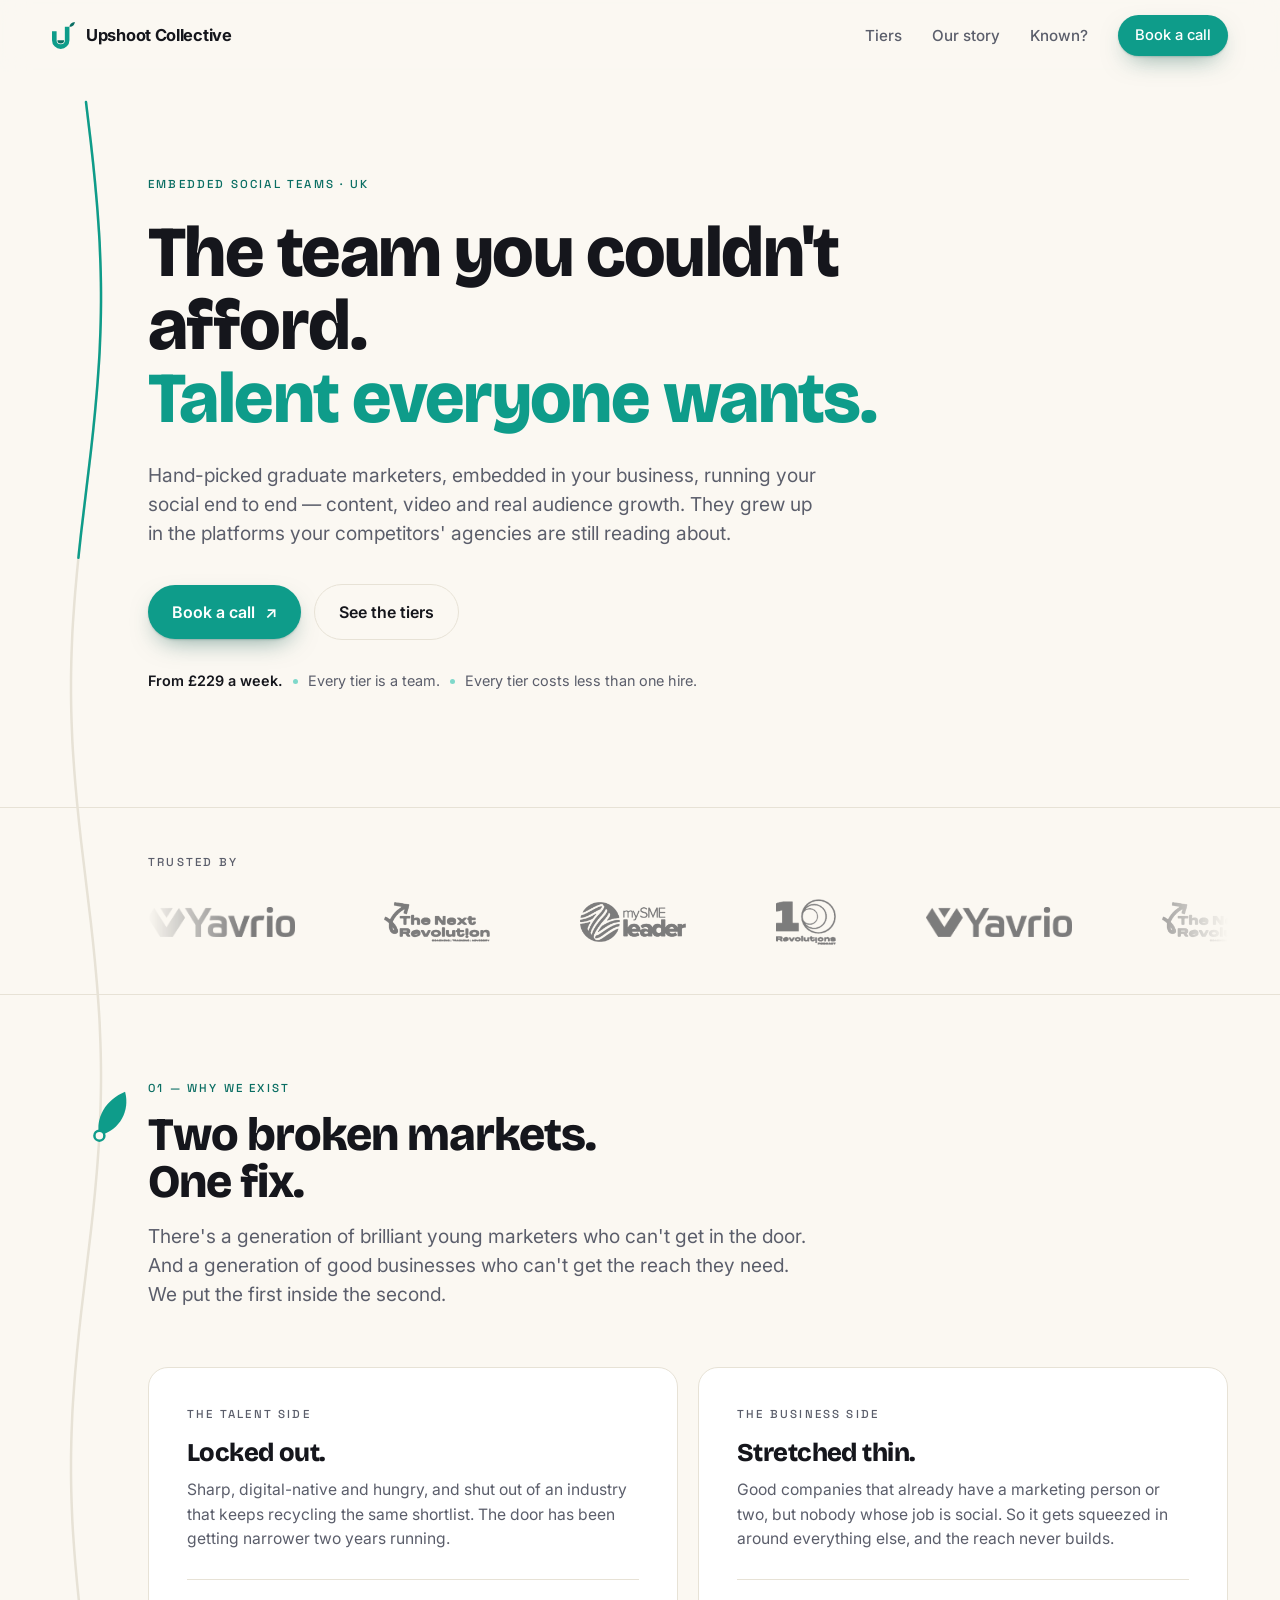
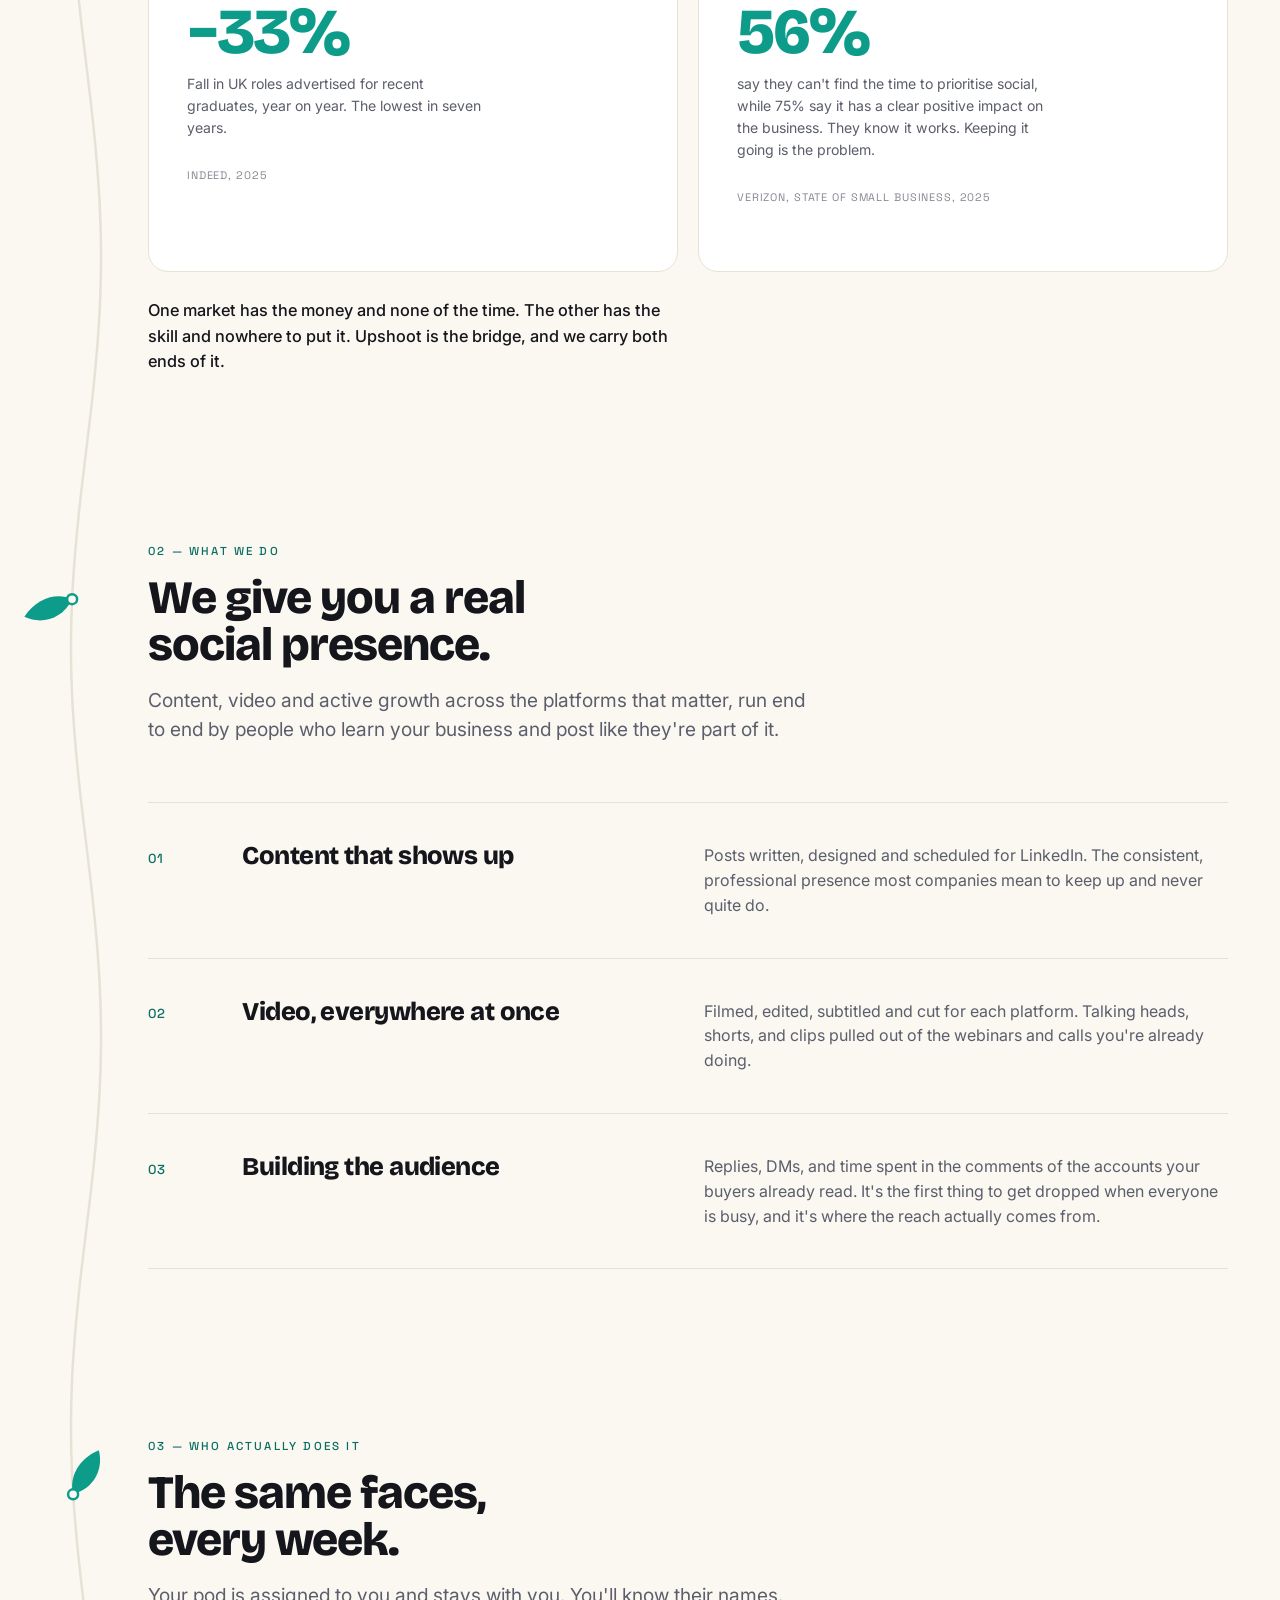
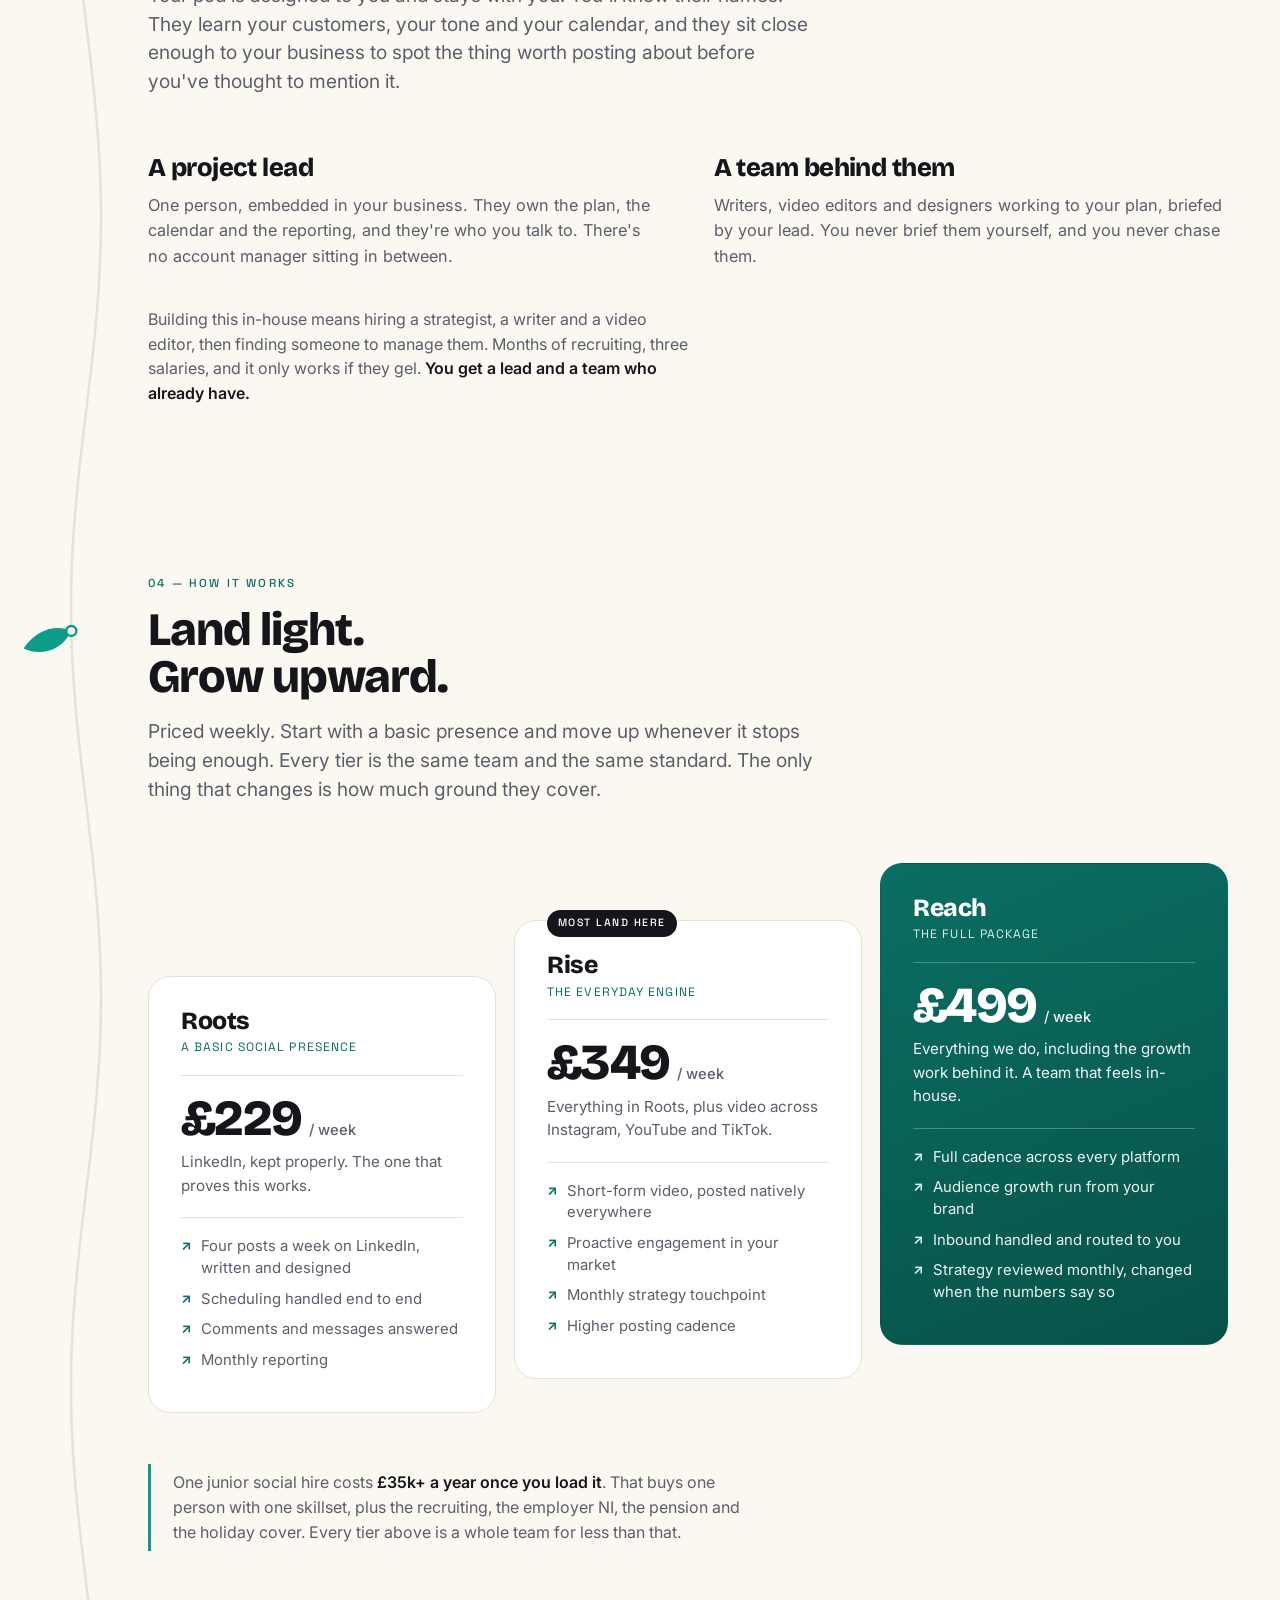
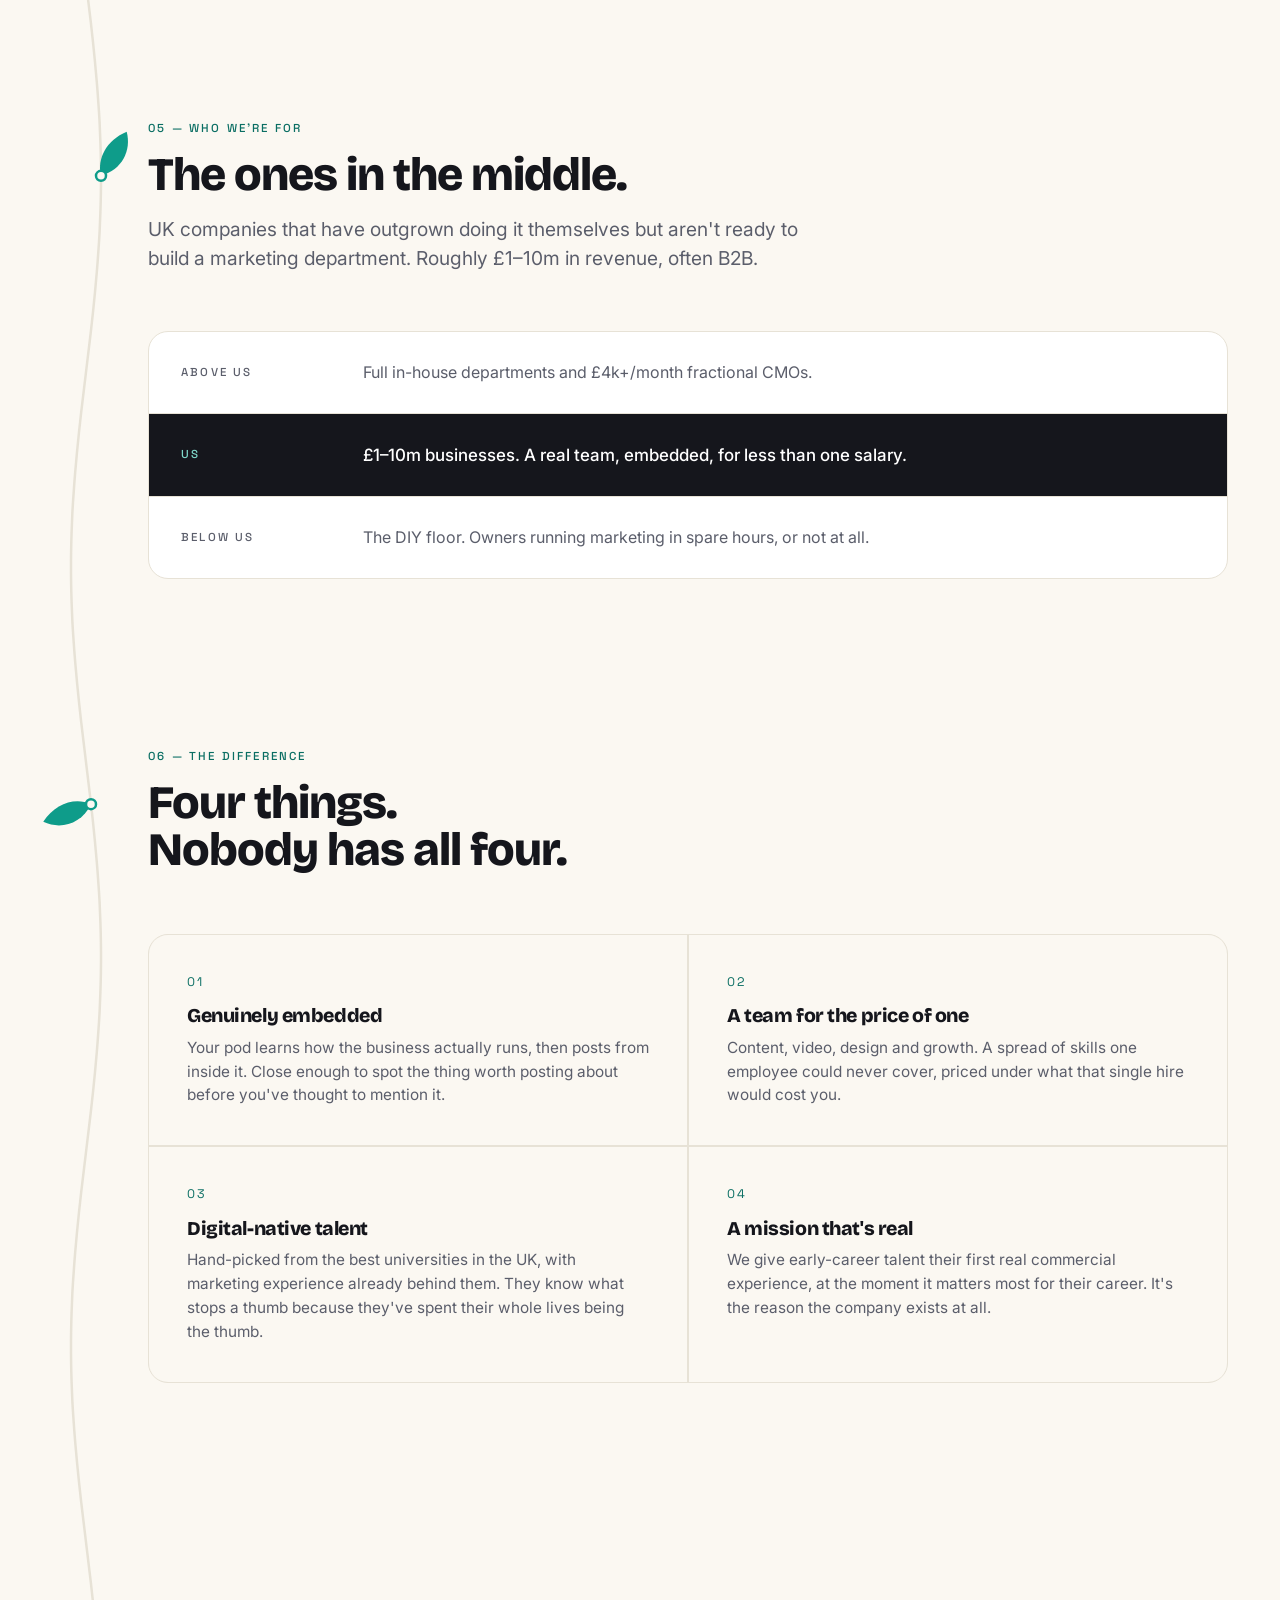
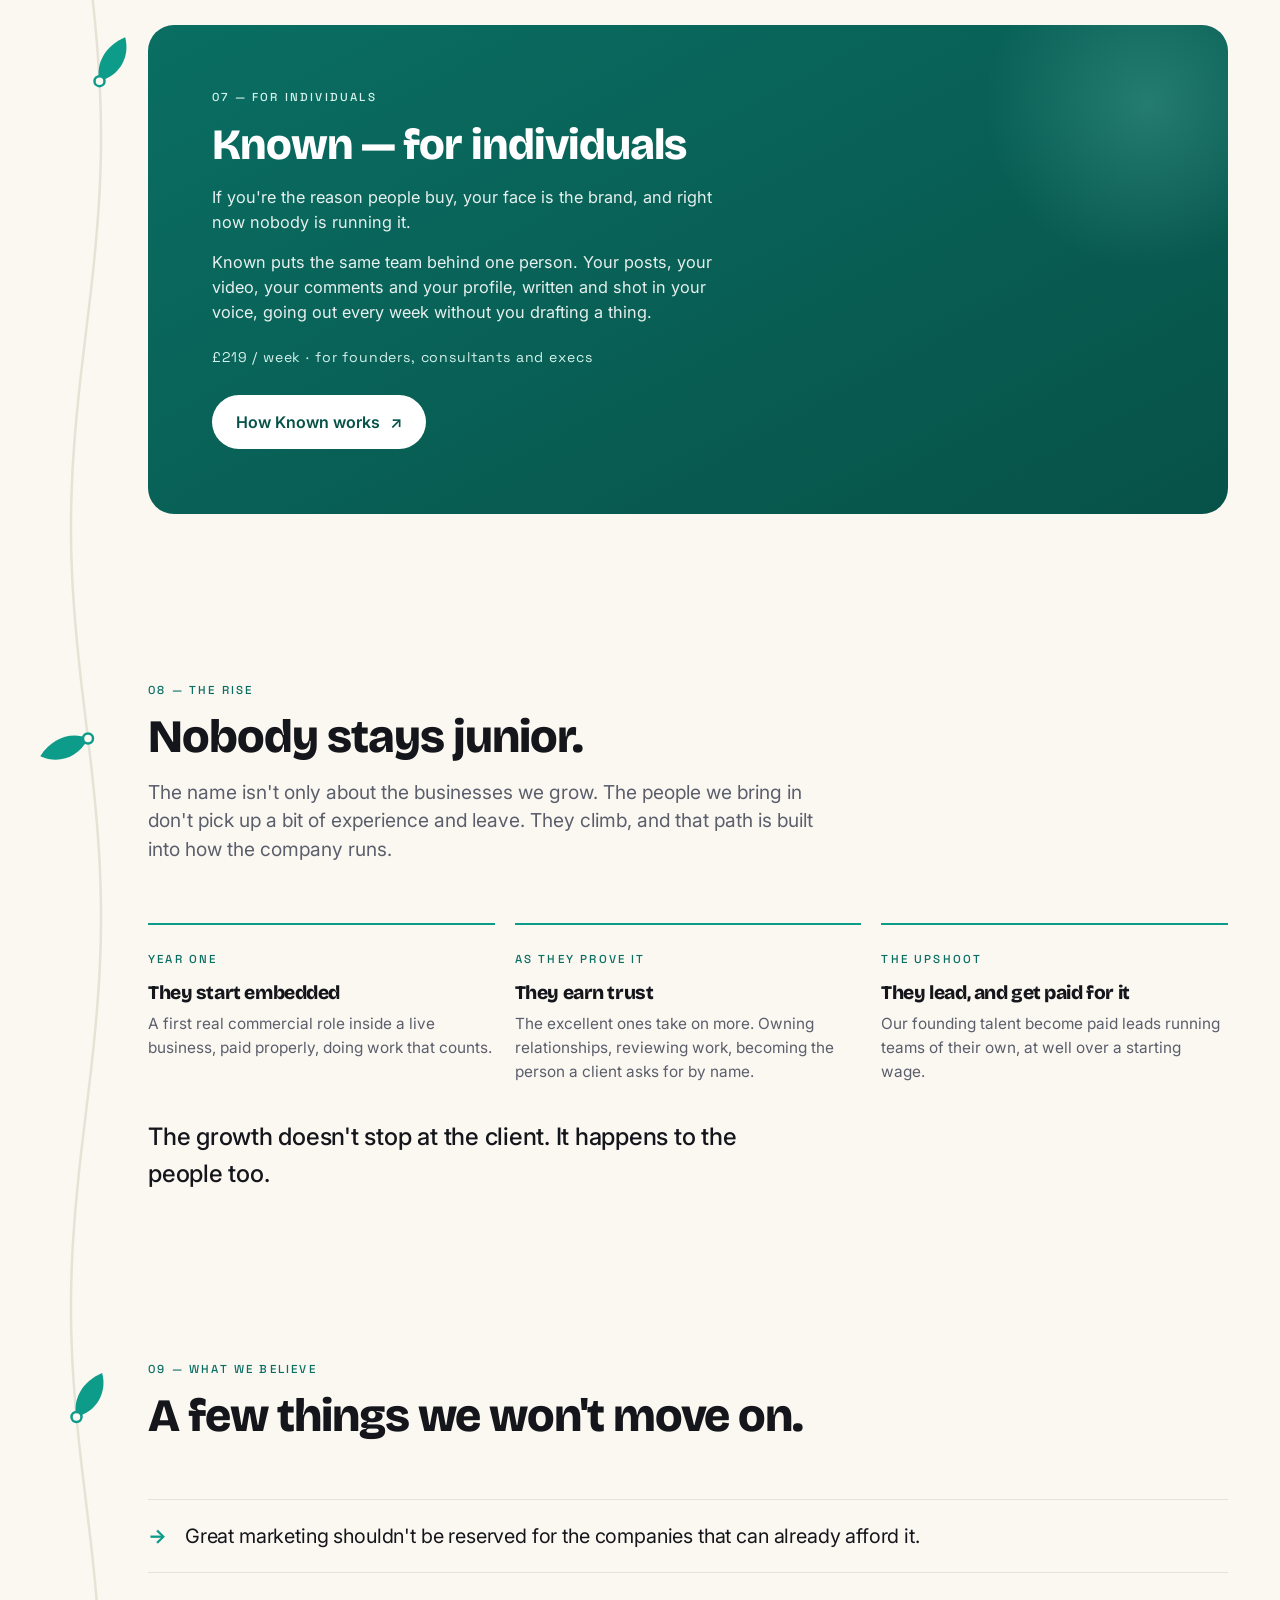
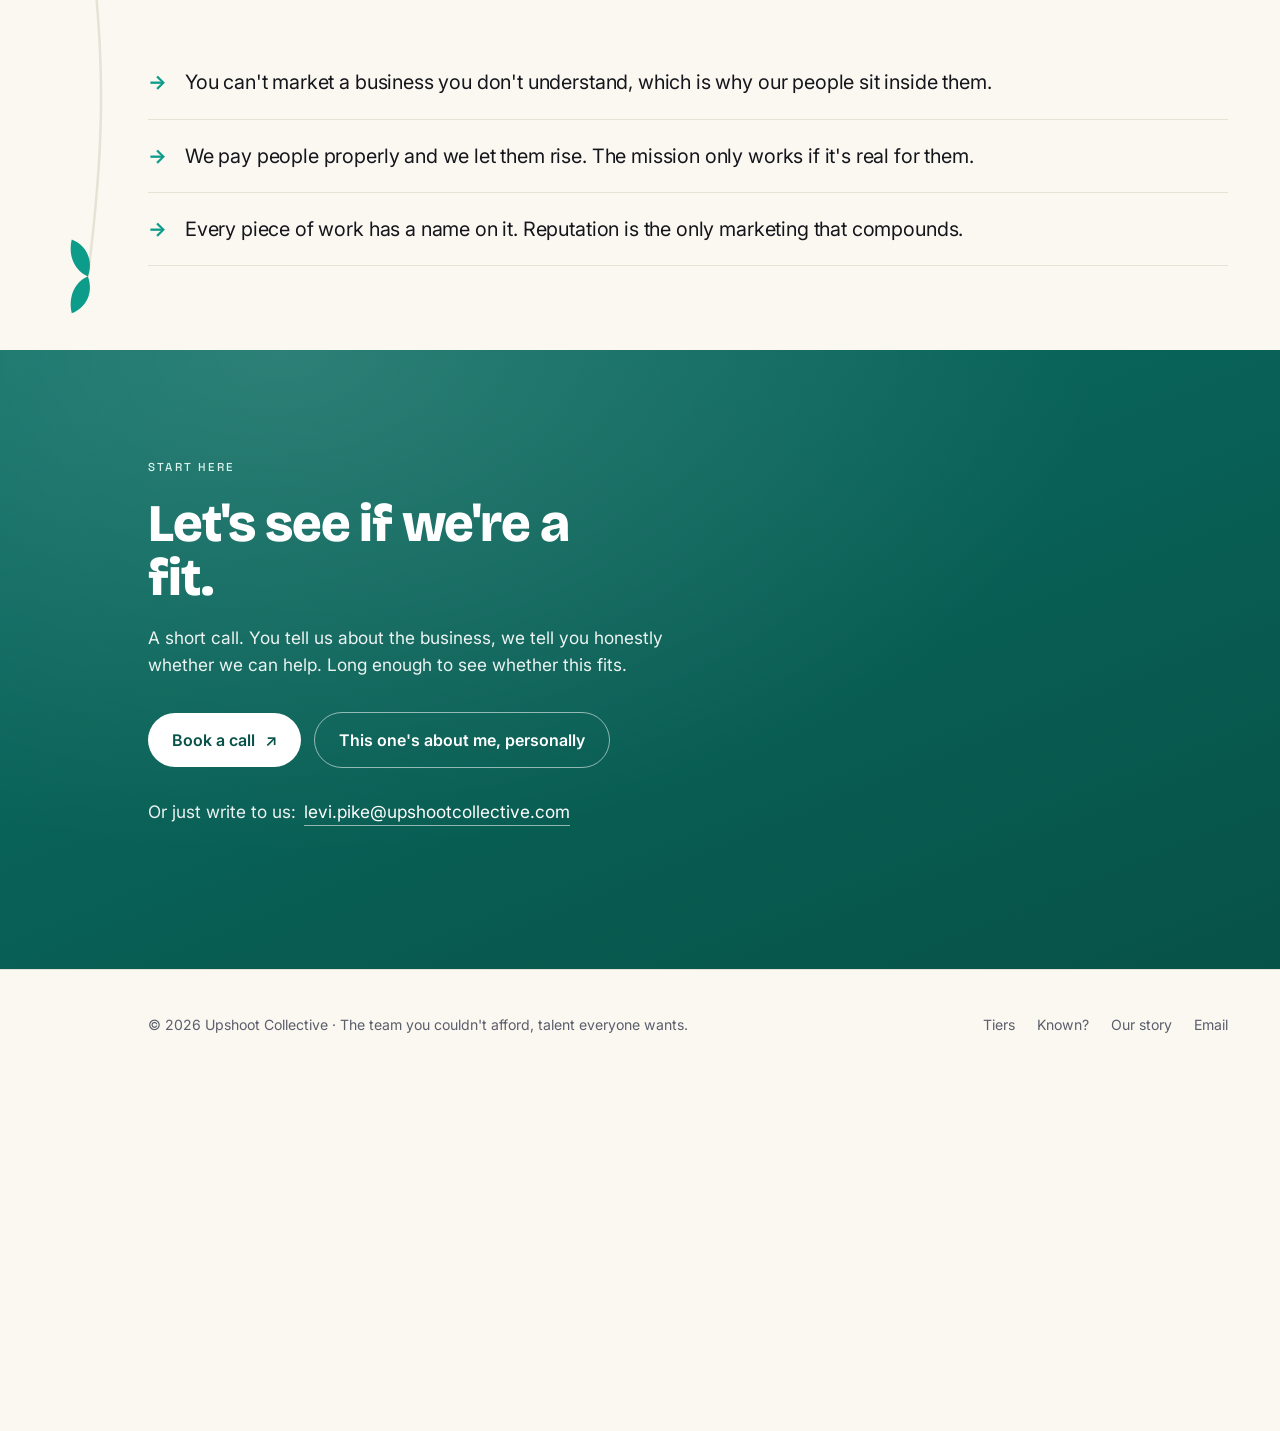
==== commit e860e250: "Rename index_1.html to index.html" ====
--- a/index.html
+++ b/index.html
@@ -64,7 +64,7 @@
     <nav class="nav-links">
       <a href="#tiers" class="hide-sm">Tiers</a>
       <a href="story.html" class="hide-sm">Our story</a>
-      <a href="known.html">Known</a>
+      <a href="known.html">Known?</a>
       <a class="btn btn-primary" data-book
          href="mailto:levi.pike@upshootcollective.com?subject=Upshoot%20—%20I'd%20like%20to%20book%20a%20call&amp;body=Business%3A%0D%0AWhat%20you%20do%3A%0D%0AWhere%20you're%20at%20with%20social%3A%0D%0ABest%20time%20to%20call%3A%0D%0A">Book a call</a>
     </nav>
@@ -230,17 +230,17 @@
       <div class="sec-head reveal" data-stem>
         <span class="label">04 — How it works</span>
         <h2>Land light.<br>Grow upward.</h2>
-        <p class="lede">Priced weekly. Start with one platform and four posts a week, then move up whenever it stops being enough. Every tier is the same team and the same standard. The only thing that changes is how much ground they cover.</p>
+        <p class="lede">Priced weekly. Start with a basic presence and move up whenever it stops being enough. Every tier is the same team and the same standard. The only thing that changes is how much ground they cover.</p>
       </div>
 
       <div class="ladder">
         <article class="tier tier--1 reveal">
           <h3 class="tier-name">Roots</h3>
-          <p class="tier-plats">LinkedIn · 4 posts / week</p>
+          <p class="tier-plats">A basic social presence</p>
           <p class="price"><span class="amt">£229</span><span class="per">/ week</span></p>
-          <p class="tier-what">A consistent, professional presence. The easy first step.</p>
+          <p class="tier-what">LinkedIn, kept properly. The one that proves this works.</p>
           <ul>
-            <li>Four posts a week, written and designed</li>
+            <li>Four posts a week on LinkedIn, written and designed</li>
             <li>Scheduling handled end to end</li>
             <li>Comments and messages answered</li>
             <li>Monthly reporting</li>
@@ -250,9 +250,9 @@
         <article class="tier tier--2 reveal d1">
           <span class="tier-flag">Most land here</span>
           <h3 class="tier-name">Rise</h3>
-          <p class="tier-plats">+ Instagram · YouTube · TikTok</p>
+          <p class="tier-plats">The everyday engine</p>
           <p class="price"><span class="amt">£349</span><span class="per">/ week</span></p>
-          <p class="tier-what">Everything in Roots, plus video across every platform. The everyday engine.</p>
+          <p class="tier-what">Everything in Roots, plus video across Instagram, YouTube and TikTok.</p>
           <ul>
             <li>Short-form video, posted natively everywhere</li>
             <li>Proactive engagement in your market</li>
@@ -263,9 +263,9 @@
 
         <article class="tier tier--3 reveal d2">
           <h3 class="tier-name">Reach</h3>
-          <p class="tier-plats">Full presence + growth</p>
+          <p class="tier-plats">The full package</p>
           <p class="price"><span class="amt">£499</span><span class="per">/ week</span></p>
-          <p class="tier-what">The whole thing. A team that feels in-house.</p>
+          <p class="tier-what">Everything we do, including the growth work behind it. A team that feels in-house.</p>
           <ul>
             <li>Full cadence across every platform</li>
             <li>Audience growth run from your brand</li>
@@ -435,7 +435,7 @@
       <span>© <span id="yr">2026</span> Upshoot Collective · The team you couldn't afford, talent everyone wants.</span>
       <span class="foot-links">
         <a href="#tiers">Tiers</a>
-        <a href="known.html">Known</a>
+        <a href="known.html">Known?</a>
         <a href="story.html">Our story</a>
         <a href="mailto:levi.pike@upshootcollective.com">Email</a>
       </span>
--- a/assets/css/style.css
+++ b/assets/css/style.css
@@ -658,6 +658,62 @@
 .forwho b{ color:var(--ink); font-weight:600; }
 
 /* ==========================================================================
+   PHOTO STRIP — our story page
+   ==========================================================================
+   Three portrait photos in a row. Images are already black and white; the
+   aspect-ratio box plus object-fit means a replacement of any shape still
+   sits flush without redoing the layout.
+   ========================================================================== */
+.photo-strip{
+  display:grid;
+  grid-template-columns:repeat(3,1fr);
+  gap:clamp(10px,1.4vw,18px);
+  margin-bottom:clamp(34px,4.4vw,56px);
+}
+.photo-strip figure{
+  margin:0;
+  border-radius:16px;
+  overflow:hidden;
+  background:var(--tintbg);
+  aspect-ratio:4 / 5;
+}
+.photo-strip img{
+  width:100%; height:100%;
+  object-fit:cover;
+  display:block;
+  transition:transform .6s var(--ease);
+}
+.photo-strip figure:hover img{ transform:scale(1.03); }
+@media (max-width:560px){
+  .photo-strip figure{ border-radius:12px; }
+}
+
+/* ==========================================================================
+   PULL QUOTE — our story page
+   ========================================================================== */
+.quote{
+  margin-top:clamp(34px,4vw,52px);
+  border-left:3px solid var(--mint);
+  padding:4px 0 4px clamp(20px,2.6vw,30px);
+  max-width:62ch;
+}
+.quote blockquote{
+  font-family:'Bricolage Grotesque','Archivo',sans-serif;
+  font-weight:400;
+  font-size:clamp(1.16rem,2.1vw,1.55rem);
+  line-height:1.32;
+  letter-spacing:-.014em;
+  color:var(--ink);
+}
+.quote blockquote::before{ content:"\201C"; }
+.quote blockquote::after{ content:"\201D"; }
+.quote figcaption{
+  font-family:'Space Grotesk','Inter',sans-serif;
+  font-size:.74rem; letter-spacing:.14em; text-transform:uppercase;
+  color:var(--slate); margin-top:18px;
+}
+
+/* ==========================================================================
    REVEAL ANIMATION
    ========================================================================== */
 .reveal{ opacity:0; transform:translateY(22px); }
